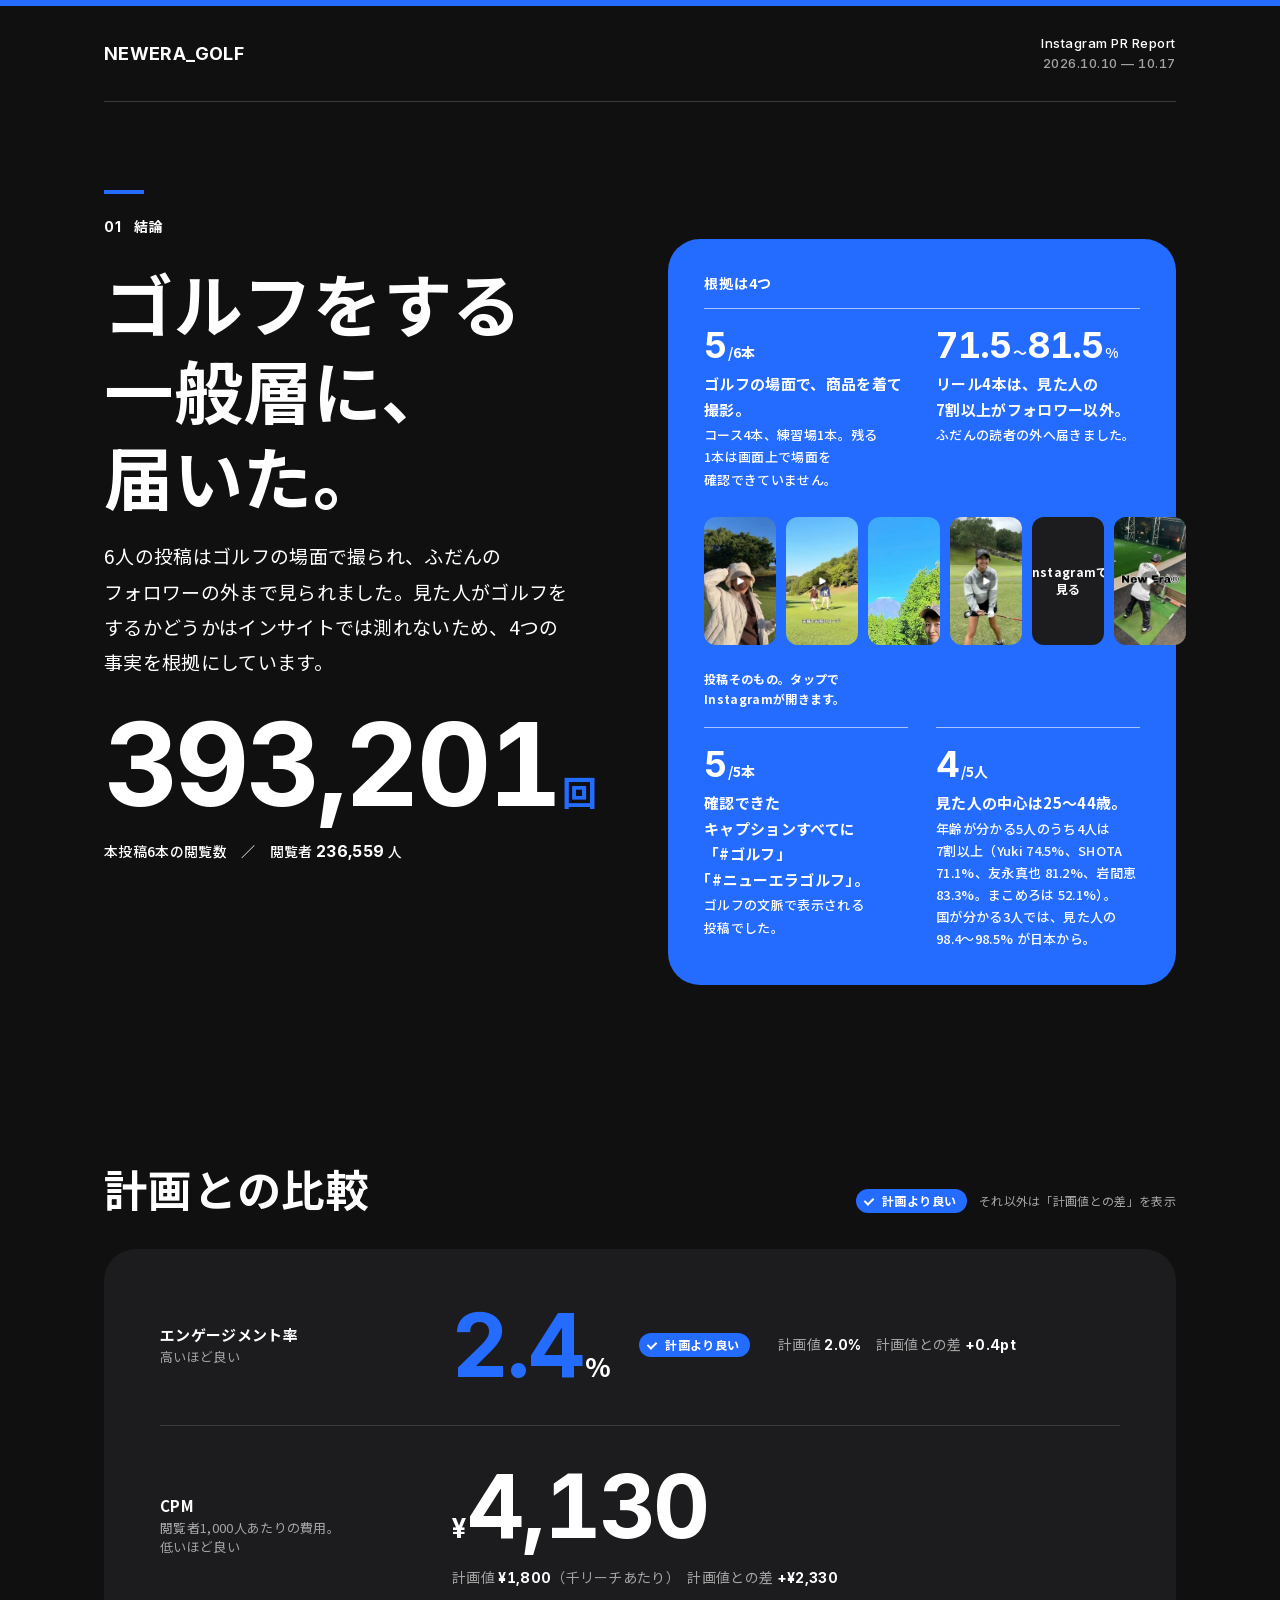
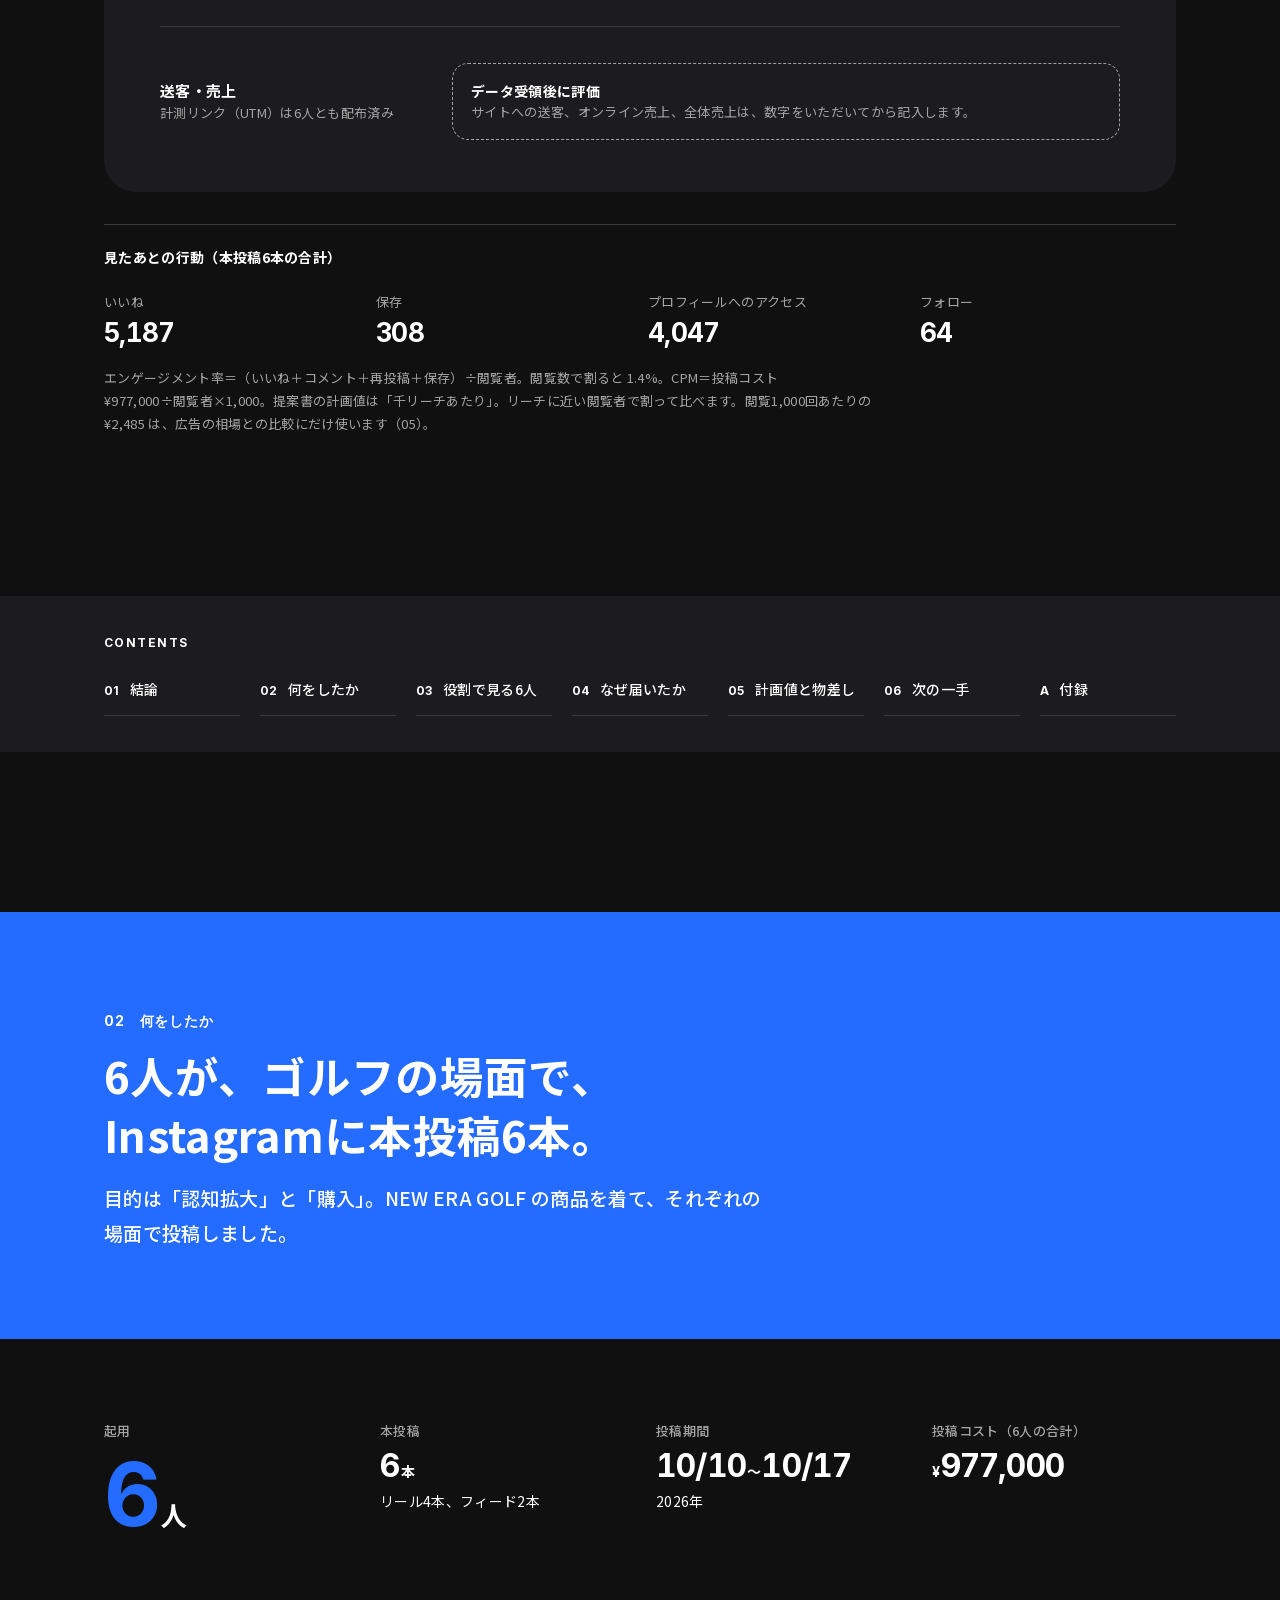
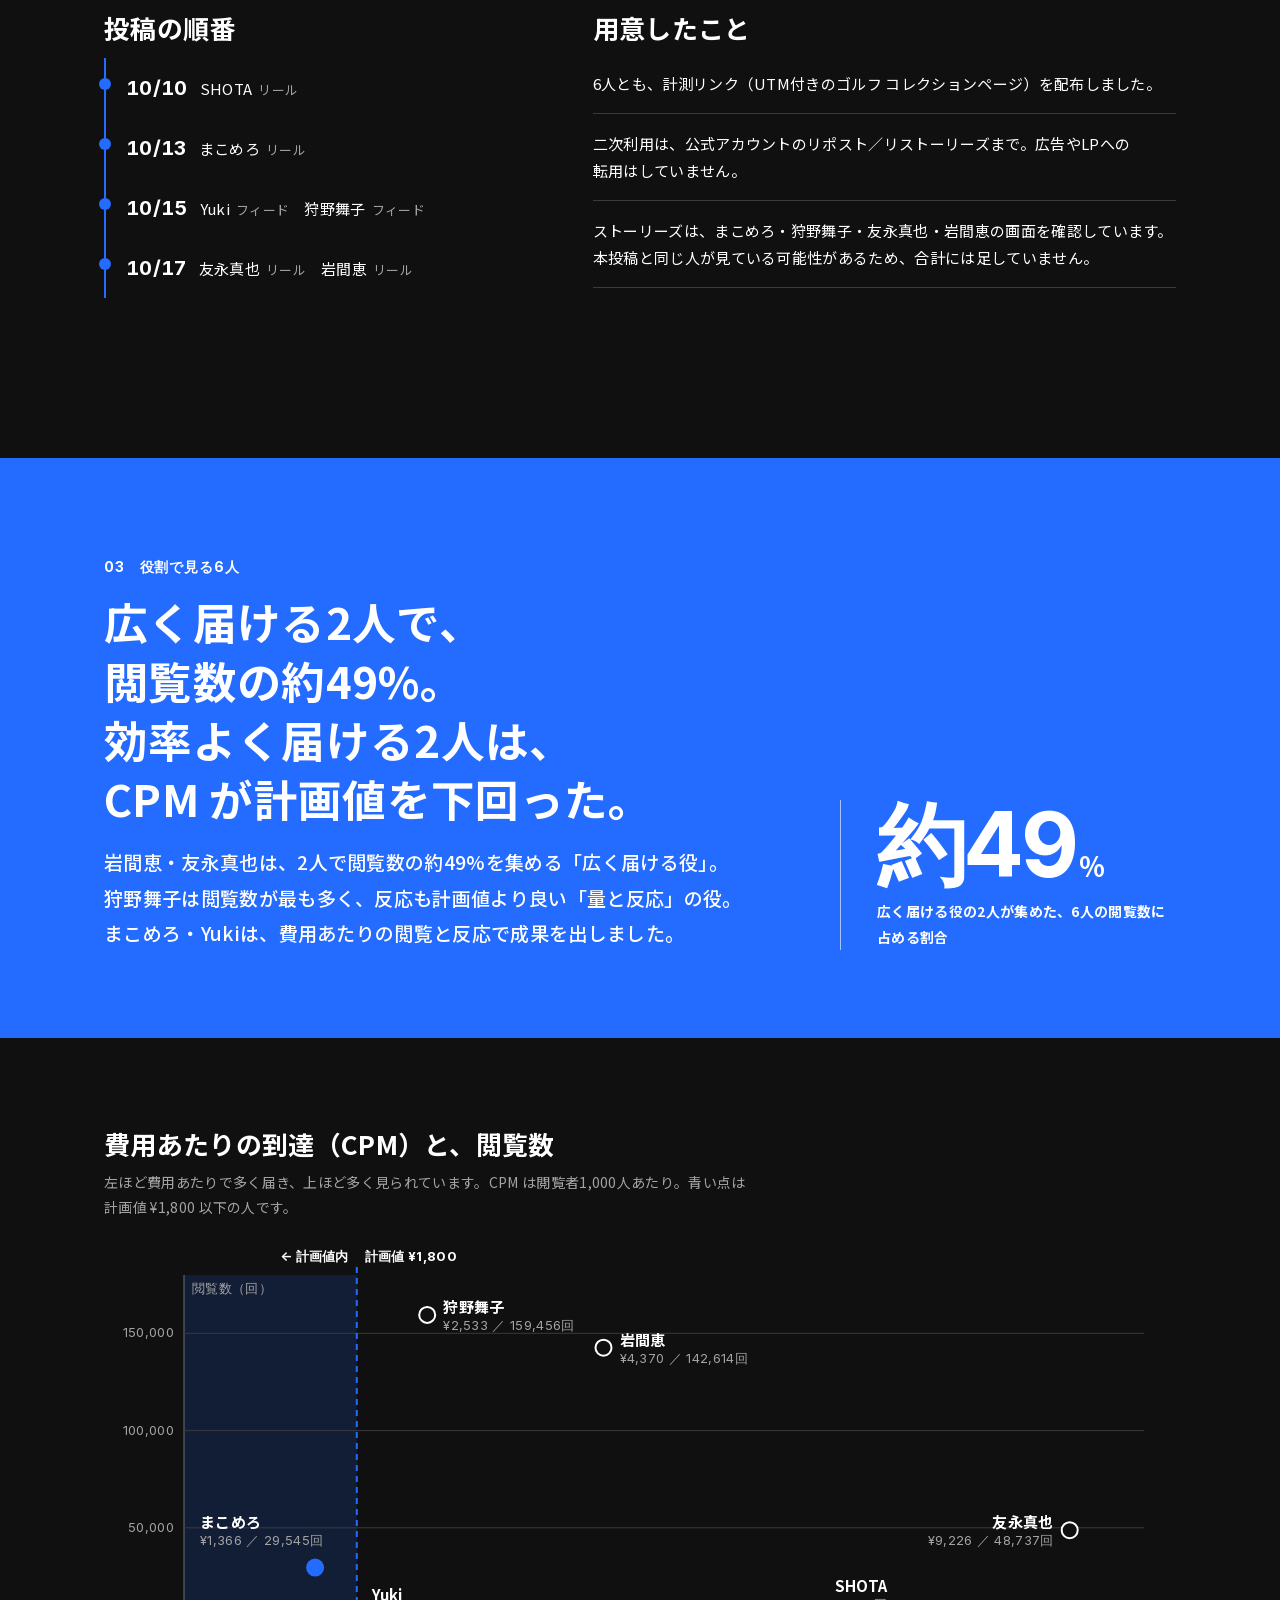
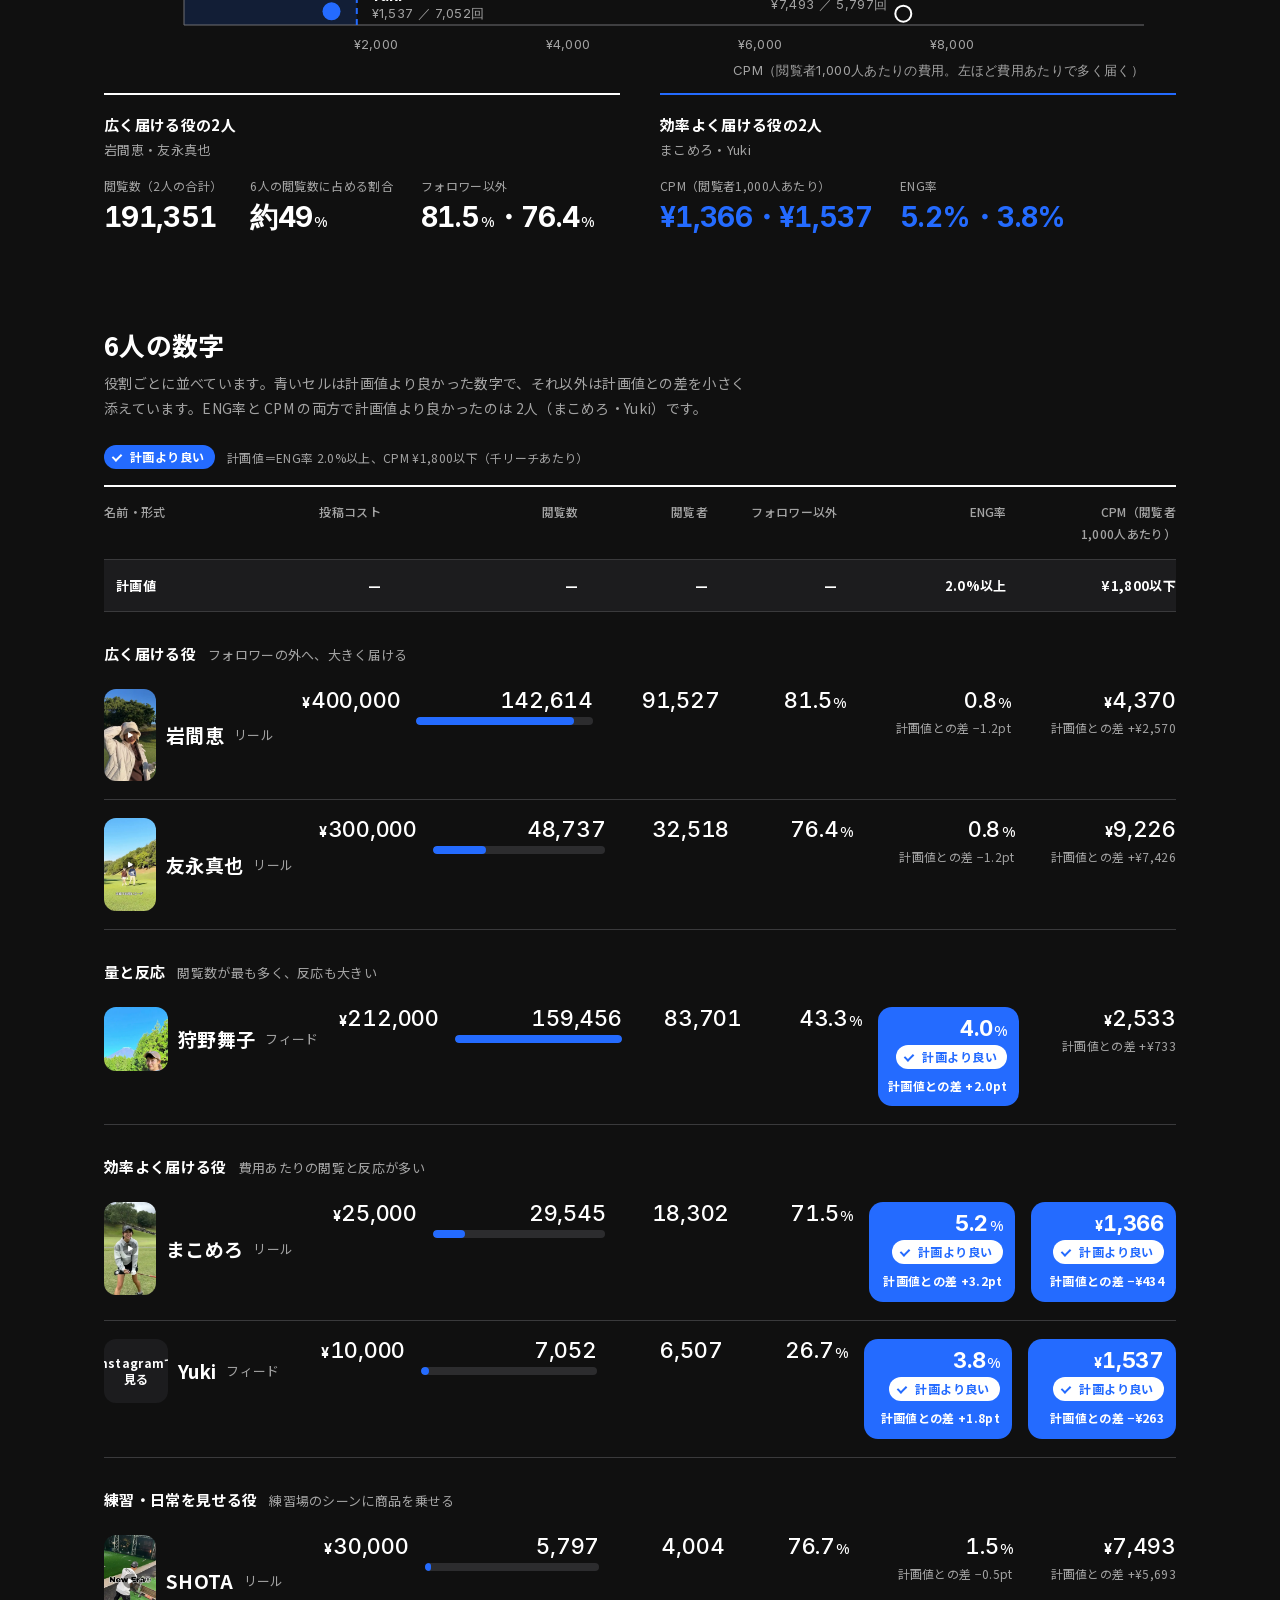
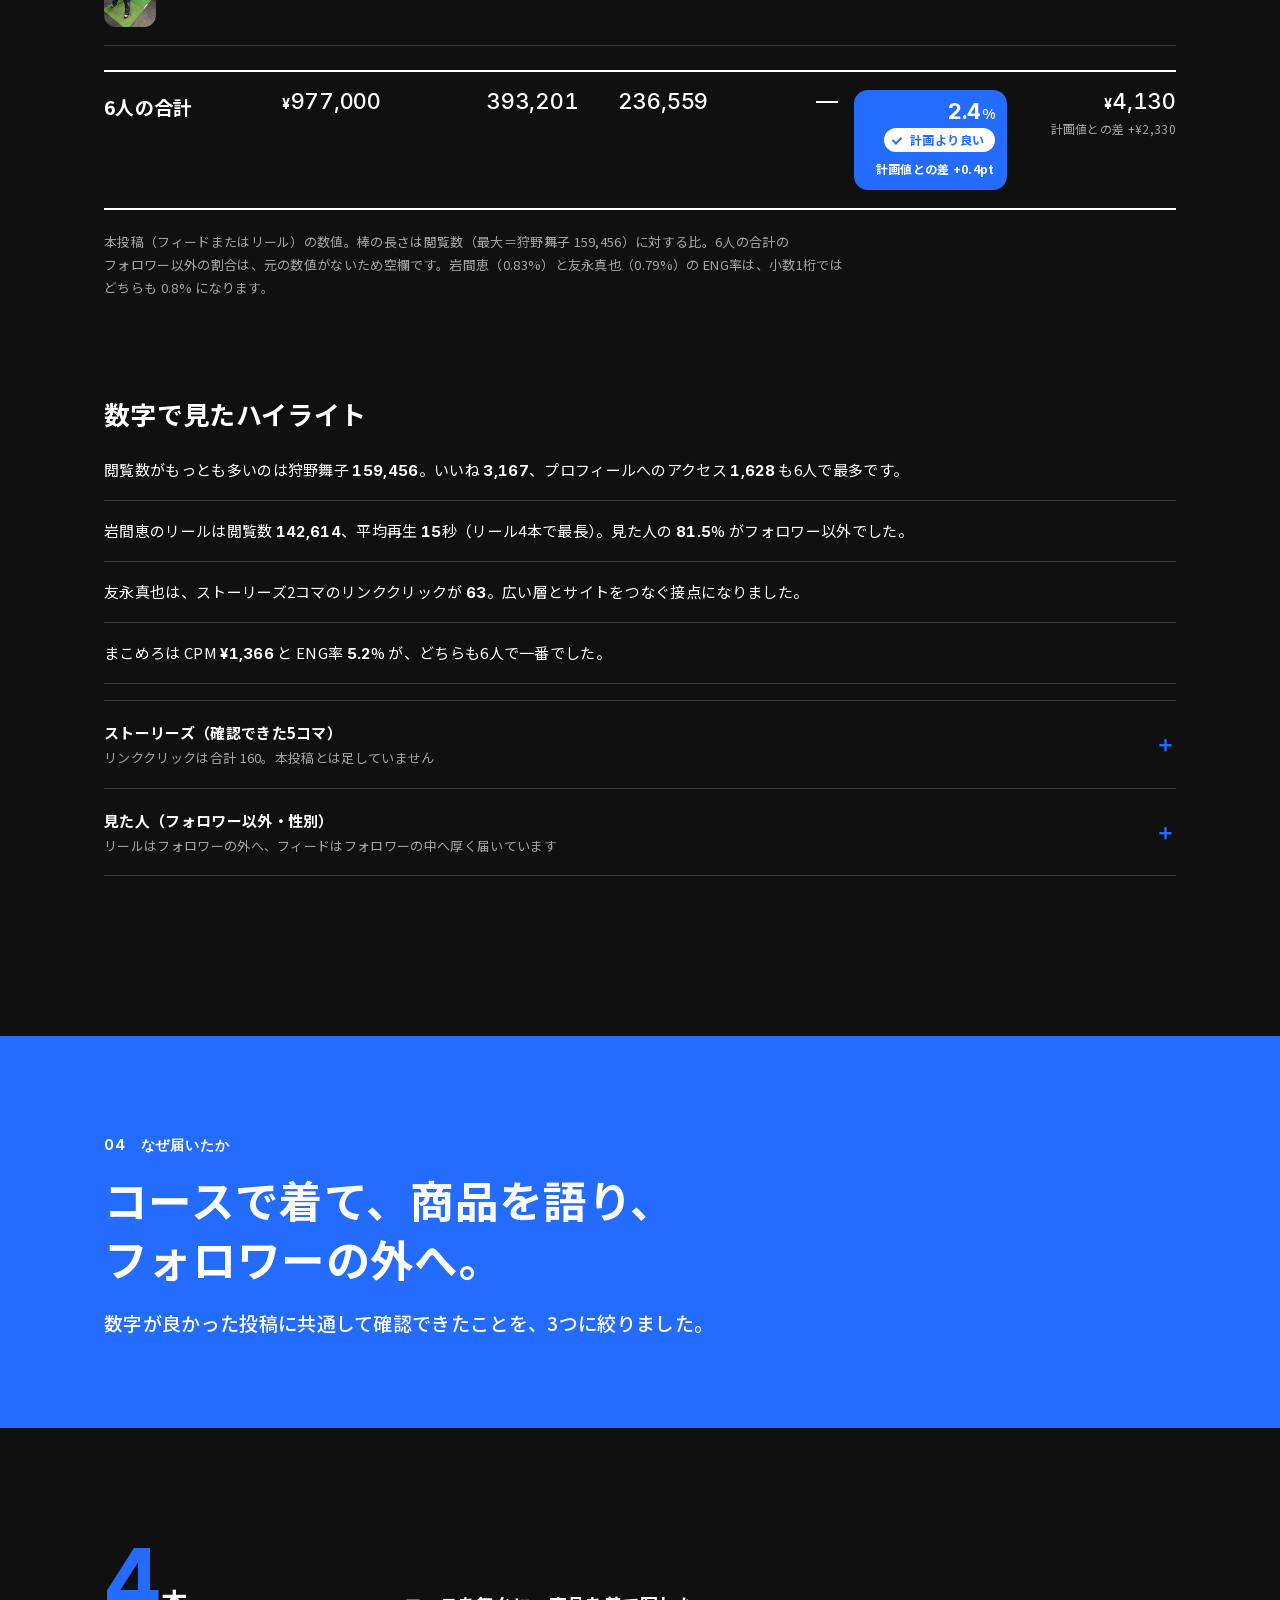
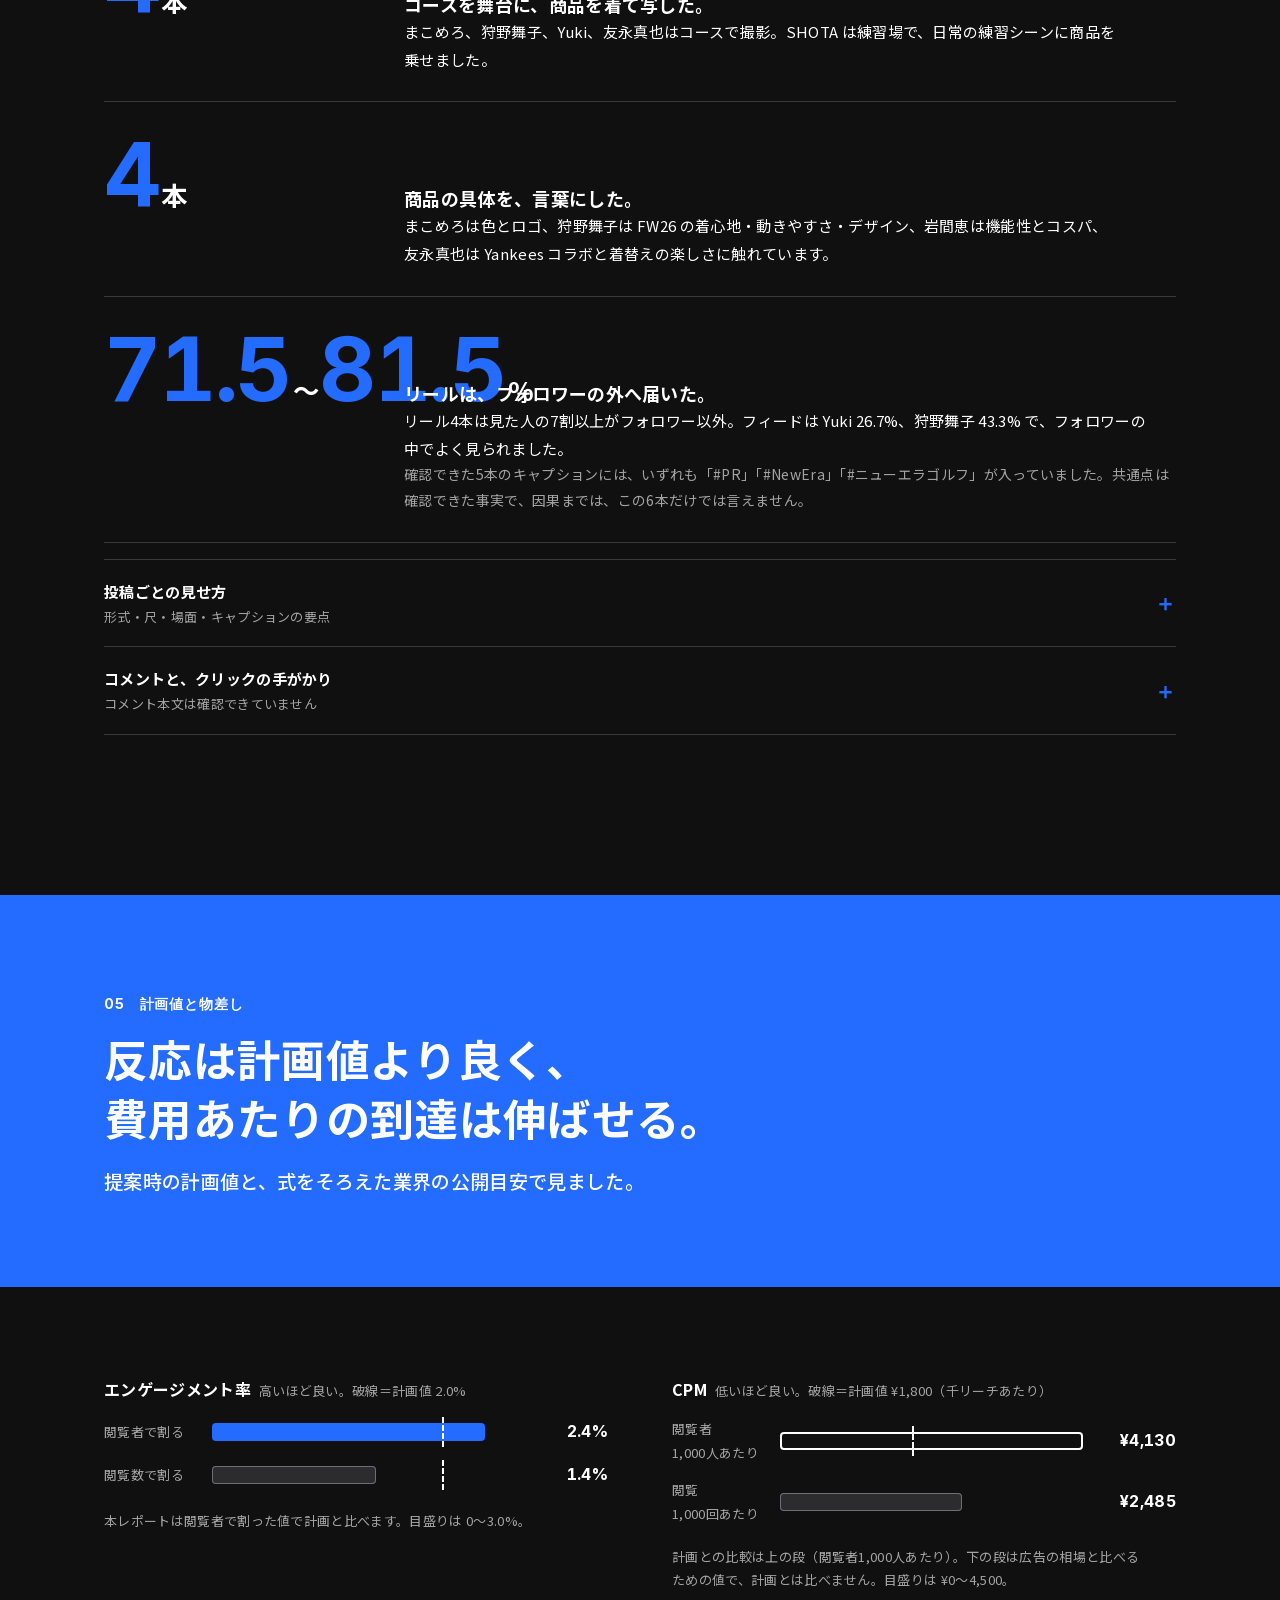
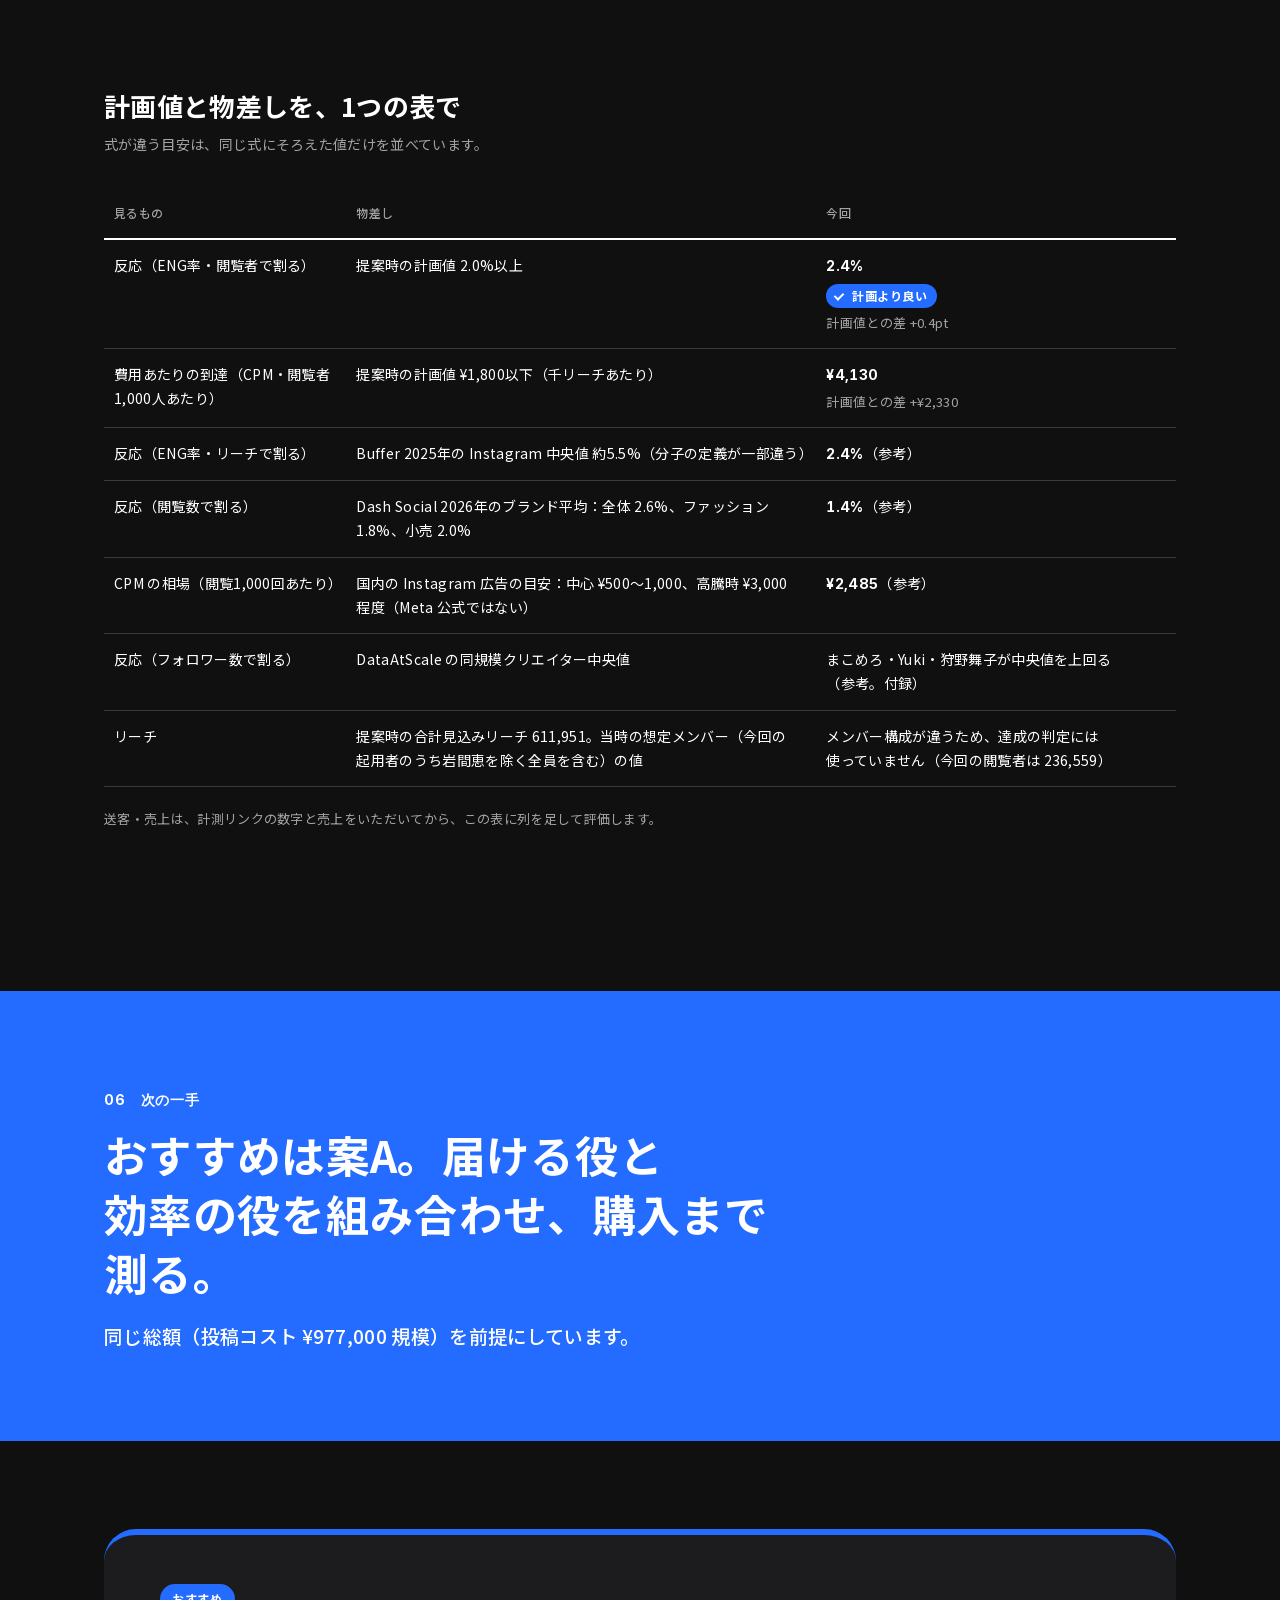
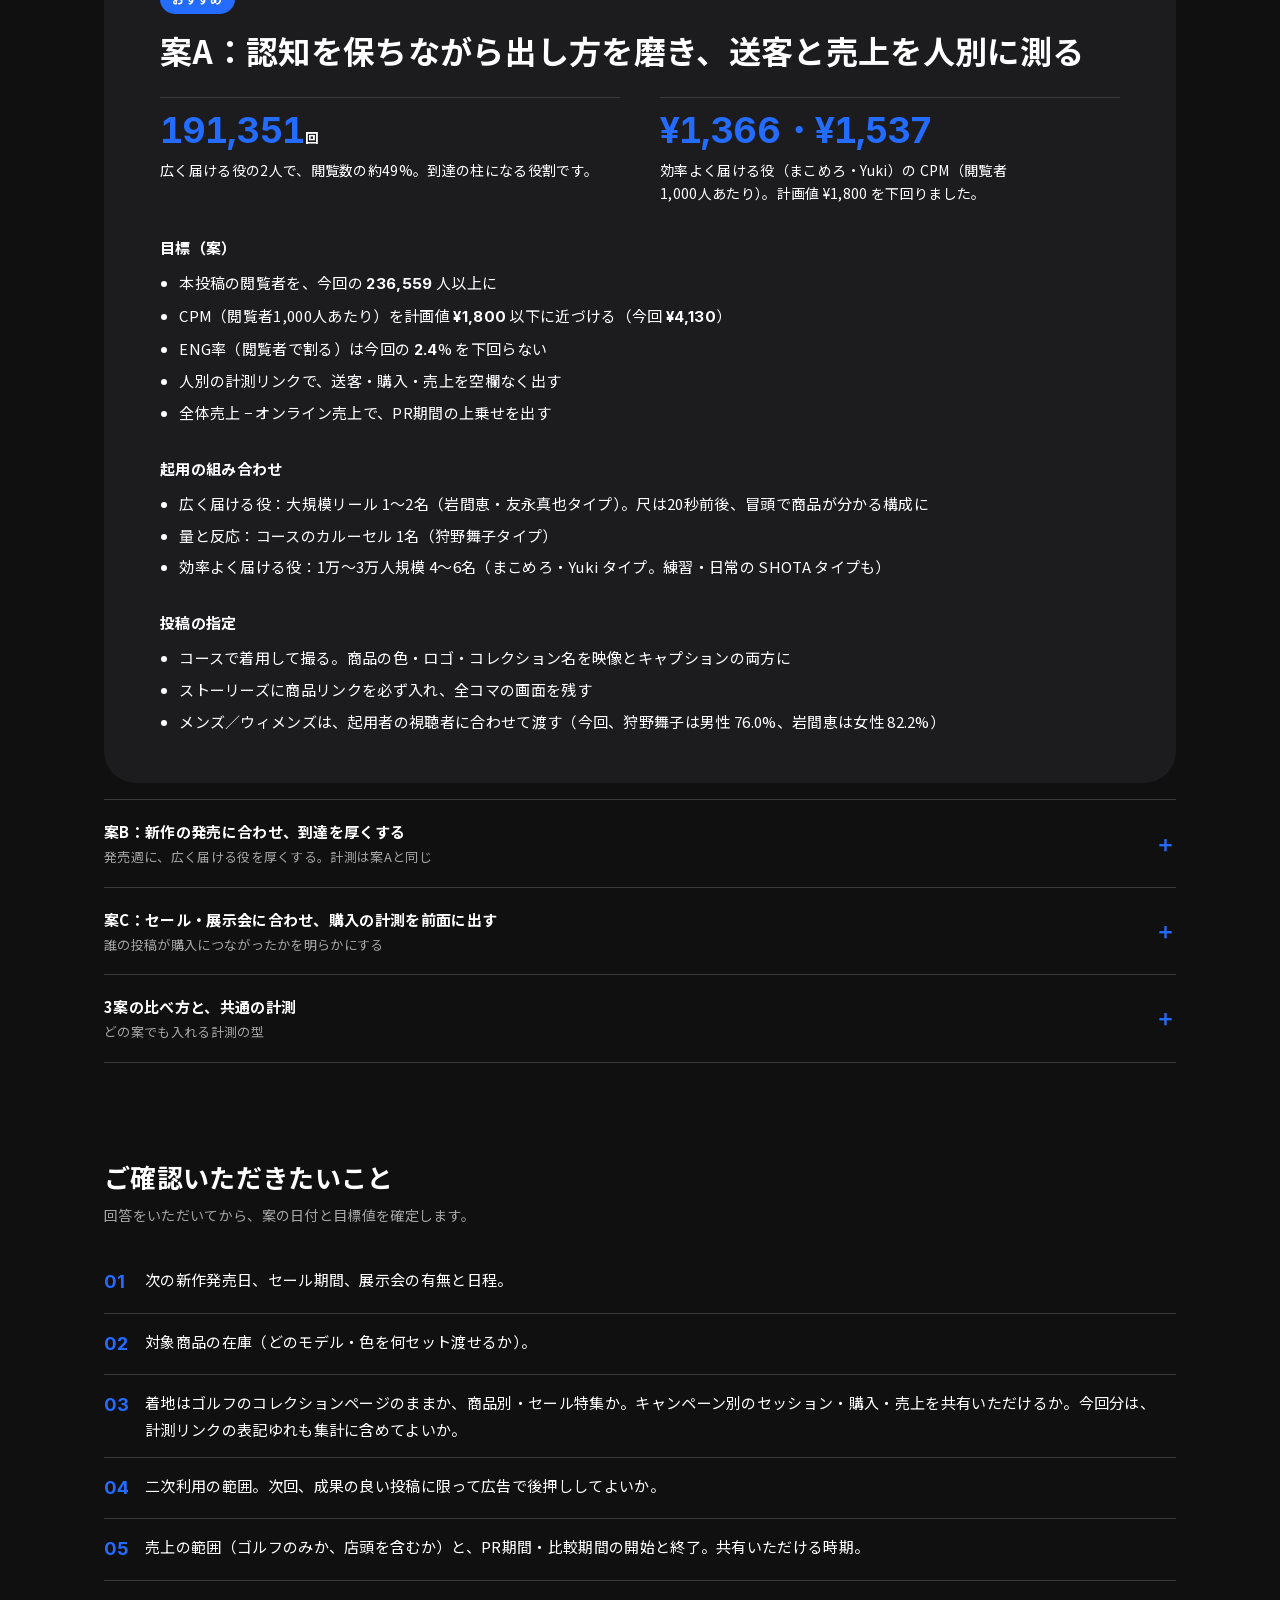
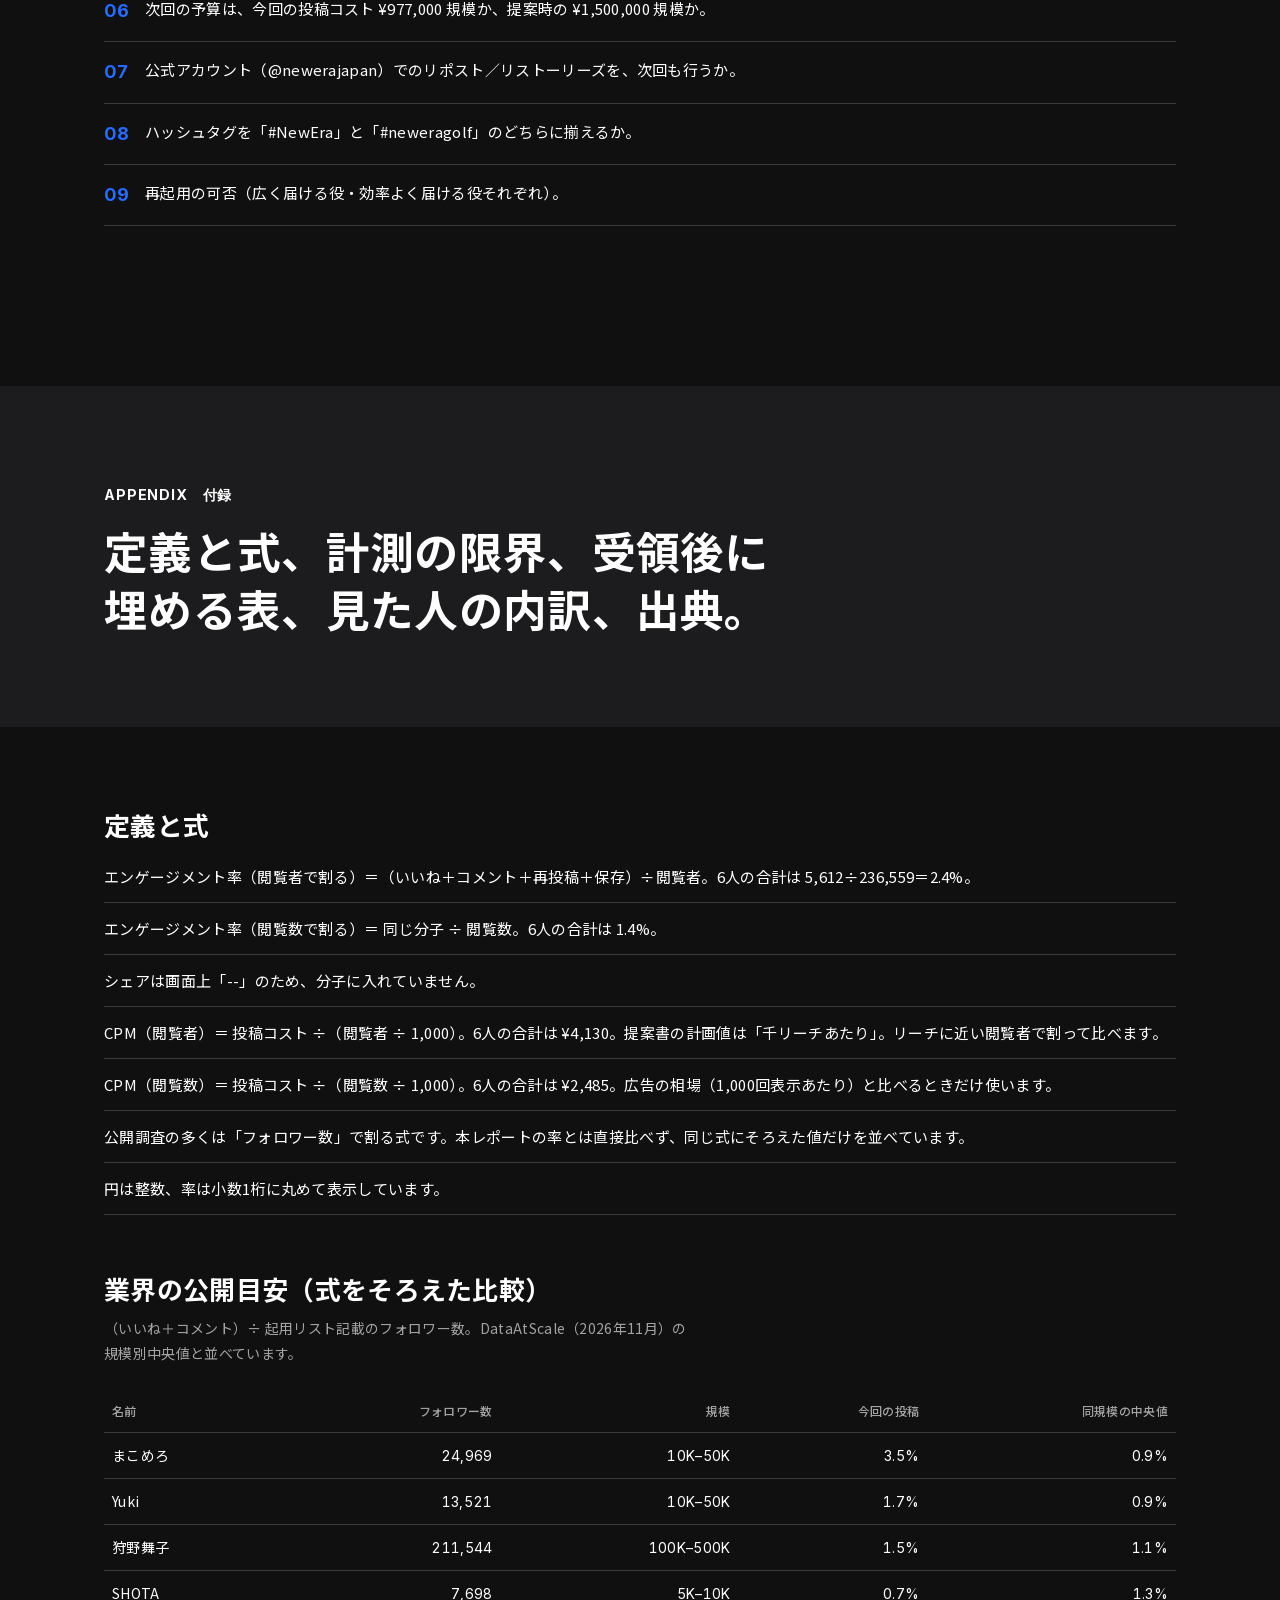
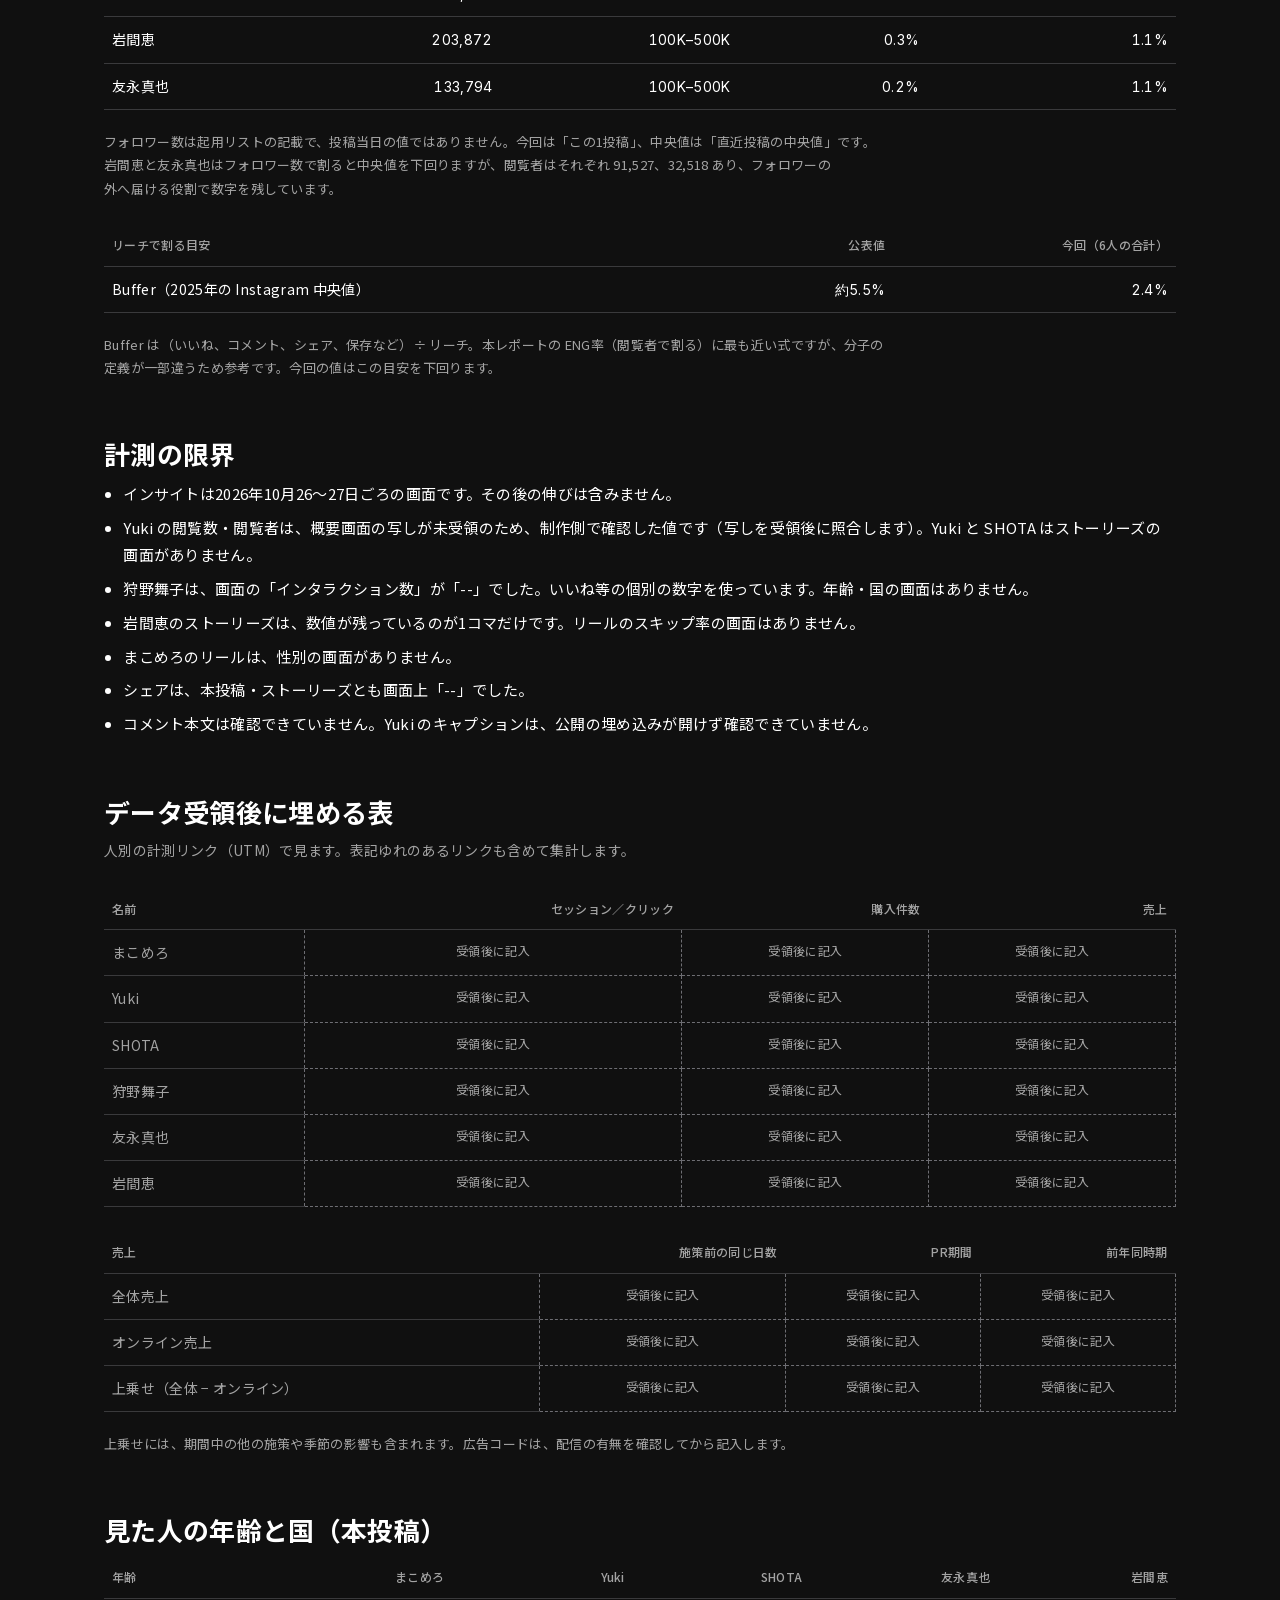
==== index.html @ 89e3102a "Publish NEW ERA GOLF PR report Co-authored-by: GOOD-VIBES-AGENCY <GOOD-VIBES-AGENCY@users.noreply.gi" ====
<!doctype html>
<html lang="ja"><head><meta charset="utf-8"><meta name="viewport" content="width=device-width,initial-scale=1">
<title>Instagram PR 成果レポート｜NEW ERA GOLF｜GOOD VIBES AGENCY</title>
<meta name="robots" content="noindex,nofollow">
<link rel="stylesheet" href="assets/fonts/fonts.css">
<link rel="stylesheet" href="tokens.css">
<style>
*{box-sizing:border-box;margin:0;padding:0}
html{scroll-behavior:smooth}
body{background:var(--gva-bg);color:var(--gva-fg);font-family:var(--gva-f-ja);font-size:var(--gva-fs-body);font-weight:400;line-height:1.8;letter-spacing:.02em;-webkit-font-smoothing:antialiased;word-break:auto-phrase}
.wrap{max-width:var(--gva-max-w);margin:0 auto;padding-inline:var(--gva-gutter-sp)}
.num{font-family:var(--gva-f-en);font-feature-settings:var(--gva-num-feature);font-weight:700;line-height:1;letter-spacing:var(--gva-ls-num);white-space:nowrap}
.u{font-family:var(--gva-f-ja);font-weight:700;font-size:max(calc(1em * var(--gva-unit-ratio)),14px);letter-spacing:0;margin-left:.1em}
.u.pre{margin:0 .04em 0 0;font-family:var(--gva-f-en)}
.nw{white-space:nowrap}
.sub{color:var(--gva-fg-sub)}
a{color:inherit;text-decoration:underline;text-decoration-color:var(--gva-blue);text-decoration-thickness:2px;text-underline-offset:3px}
.topbar{height:var(--gva-topbar-h);background:var(--gva-blue)}
.eyebrow{display:flex;gap:12px;align-items:baseline;font-size:14px;font-weight:700;letter-spacing:.06em}
.eyebrow .no{font-family:var(--gva-f-en)}
.accent-bar{display:block;width:40px;height:4px;background:var(--gva-blue);margin-bottom:20px}
h3.h3{font-size:clamp(20px,2.2vw,26px);font-weight:700;line-height:1.4;margin:72px 0 8px}
h3.h3 + .cap{font-size:14px;color:var(--gva-fg-sub);margin-bottom:24px;max-width:46em}
.note{margin-top:20px;font-size:13px;line-height:1.8;color:var(--gva-fg-sub);max-width:60em}
.body{font-size:16px;line-height:1.9;max-width:40em}

/* マストヘッド＋クライアントロゴ枠 */
.masthead{border-bottom:1px solid var(--gva-rule);height:var(--gva-masthead-h-sp);display:flex;align-items:center;justify-content:space-between;gap:var(--gva-logo-clear-sp)}
.logo-slot{flex:0 1 auto;display:flex;align-items:center;min-width:0;margin-right:var(--gva-logo-clear-sp)}
.wordmark{font-family:var(--gva-f-en);font-weight:700;font-size:clamp(13px,3.4vw,16px);letter-spacing:.02em;line-height:1;color:#fff;white-space:nowrap}
.thumb{display:block;overflow:hidden;border-radius:12px;background:#1C1C1E;line-height:0;text-decoration:none}
.thumb img{display:block;width:100%;height:100%;object-fit:cover}
.thumb.reel{width:64px;aspect-ratio:9/16}
.thumb.feed{width:72px;aspect-ratio:1/1}
.thumb.fallback{display:flex;align-items:center;justify-content:center;padding:8px;color:#fff;font-family:var(--gva-f-ja);font-size:12px;font-weight:700;line-height:1.35;text-align:center}
.reelstrip{display:flex;gap:10px;margin-top:18px;max-width:100%;min-width:0;overflow-x:auto;padding-bottom:6px;scroll-snap-type:x mandatory}
.reelstrip .thumb{flex:0 0 auto;scroll-snap-align:start}
.proof .reelstrip + .cap{margin:10px 0 0;font-size:12px;font-weight:700;color:#fff;max-width:none}
.row .who{align-items:center}
.mh-right{text-align:right;font-family:var(--gva-f-en);font-size:var(--gva-fs-min);font-weight:500;line-height:1.5;letter-spacing:.04em}
.mh-right span{display:block}
.mh-right span+span{color:var(--gva-fg-sub);font-feature-settings:var(--gva-num-feature)}

/* 01 結論 */
.hero{padding:48px 0 8px}
.hero h1{font-size:var(--gva-fs-h1);font-weight:700;line-height:1.25;letter-spacing:.01em;margin:20px 0 20px}
.hero .lead{font-size:var(--gva-fs-lead);line-height:1.85;max-width:38em}
.key{margin-top:48px}
.key .num{font-size:var(--gva-fs-num-hero);display:block}
.key .num .u{font-size:max(calc(1em * var(--gva-unit-ratio)),24px);color:var(--gva-blue)}
.key .cap{margin-top:16px;font-size:var(--gva-fs-caption);font-weight:500;line-height:1.7}
.key .cap b{font-family:var(--gva-f-en);font-weight:700;font-size:16px;font-feature-settings:var(--gva-num-feature)}
/* 根拠：青の面（白い太字） */
.proof{margin-top:48px;background:var(--gva-blue-face);color:var(--gva-on-blue);border-radius:var(--gva-radius-panel-sp);padding:28px 24px 12px}
.proof h2{font-size:14px;font-weight:700;letter-spacing:.06em;padding-bottom:12px;border-bottom:1px solid var(--gva-on-blue-rule)}
.proof ol{list-style:none}
.proof li{display:grid;gap:10px;padding:22px 0;border-bottom:1px solid var(--gva-on-blue-rule)}
.proof li:last-child{border-bottom:0}
.proof li .num{font-size:var(--gva-fs-num-m)}
.proof li p{font-size:15px;line-height:1.75;font-weight:500}
.proof li strong{display:block;font-weight:700;font-size:16px;margin-bottom:2px}

/* 印 */
.mk{display:inline-flex;align-items:center;gap:6px;height:24px;padding:0 10px 0 8px;border-radius:var(--gva-radius-badge);font-size:12px;font-weight:700;line-height:1;letter-spacing:.04em;white-space:nowrap}
.mk i{position:relative;width:12px;height:12px;flex:0 0 12px}
.mk.good{background:var(--gva-good-bg);color:var(--gva-good-fg)}
.mk.good i::before{content:"";position:absolute;left:2px;top:1px;width:4px;height:7px;border:solid currentColor;border-width:0 2px 2px 0;transform:rotate(45deg)}
.mk.short{background:transparent;color:var(--gva-fg);box-shadow:inset 0 0 0 1.5px var(--gva-short-line)}
.mk.short i::before{content:"";position:absolute;left:1px;right:1px;top:5px;height:2px;background:currentColor}
.legend{display:flex;flex-wrap:wrap;gap:8px 12px;align-items:center;font-size:var(--gva-fs-min)}
.legend .crit{color:var(--gva-fg-sub)}

/* 計画との比較（01） */
.plan{padding-top:var(--gva-section-sp)}
.plan .head{display:flex;flex-wrap:wrap;gap:12px 24px;align-items:baseline;justify-content:space-between}
.plan h2{font-size:var(--gva-fs-h2);font-weight:700;line-height:1.3}
.panel{background:var(--gva-surface);border-radius:var(--gva-radius-panel-sp);padding:8px 24px;margin-top:24px}
.pr{display:grid;grid-template-columns:1fr;gap:12px;padding:28px 0}
.pr+.pr{border-top:1px solid var(--gva-rule)}
.pr .lbl{font-size:15px;font-weight:700;line-height:1.5}
.pr .lbl small{display:block;font-size:13px;font-weight:400;color:var(--gva-fg-sub)}
.pr .val{display:flex;flex-wrap:wrap;align-items:center;gap:12px 18px}
.pr .val .num{font-size:var(--gva-fs-num-l)}
.pr .val .num.blue{color:var(--gva-blue)}
.pr .val .num.blue .u{color:var(--gva-fg)}
.pr .vs{font-size:14px;line-height:1.7;color:var(--gva-fg-sub)}
.pr .vs b{color:var(--gva-fg);font-family:var(--gva-f-en);font-weight:700;font-feature-settings:var(--gva-num-feature)}
.empty{border:1.5px dashed var(--gva-fg-sub);border-radius:16px;padding:16px 18px;font-size:14px;font-weight:700;line-height:1.6}
.empty small{display:block;font-weight:400;color:var(--gva-fg-sub);font-size:13px}
.acts{margin-top:32px;display:grid;grid-template-columns:1fr 1fr;gap:20px 16px;border-top:1px solid var(--gva-rule);padding-top:20px}
.acts h3{grid-column:1/-1;font-size:14px;font-weight:700}
.acts div{display:flex;flex-direction:column;gap:6px}
.acts .k{font-size:13px;color:var(--gva-fg-sub)}
.acts .num{font-size:26px}

/* 章立て */
.toc{background:var(--gva-surface);margin-top:var(--gva-section-sp)}
.toc .wrap{padding-block:36px}
.toc h2{font-size:12px;font-weight:700;letter-spacing:.12em;font-family:var(--gva-f-en)}
.toc ol{list-style:none;display:grid;grid-template-columns:1fr 1fr;gap:0 20px;margin-top:12px}
.toc li a{display:flex;gap:10px;align-items:baseline;font-size:14px;font-weight:500;padding:12px 0;border-bottom:1px solid var(--gva-rule);text-decoration:none}
.toc li a:hover{box-shadow:inset 0 -2px 0 var(--gva-blue)}
.toc li span{font-family:var(--gva-f-en);font-size:12px;font-weight:700;letter-spacing:.04em}

/* 章の扉：青の面 */
.door{background:var(--gva-blue-face);color:var(--gva-on-blue);margin-top:var(--gva-section-sp)}
.door .wrap{padding-block:56px 52px}
.door .no{font-family:var(--gva-f-en);font-size:14px;font-weight:700;letter-spacing:.06em}
.door h2{font-size:var(--gva-fs-h2);font-weight:700;line-height:1.35;margin-top:14px;max-width:24em}
.door .lead{margin-top:16px;font-size:var(--gva-fs-lead);font-weight:500;line-height:1.85;max-width:38em}
.door .stat{margin-top:32px;border-top:1px solid var(--gva-on-blue-rule);padding-top:20px}
.door .stat .num{font-size:var(--gva-fs-num-l)}
.door .stat p{margin-top:10px;font-size:14px;font-weight:700}
.door.appx{background:var(--gva-surface);color:var(--gva-fg)}
.chap{padding-top:56px}

/* 02 何をしたか */
.facts{display:grid;grid-template-columns:1fr 1fr;gap:28px 16px}
.facts div{display:flex;flex-direction:column;gap:8px}
.facts .k{font-size:13px;color:var(--gva-fg-sub);font-weight:500}
.facts .num{font-size:var(--gva-fs-num-m)}
.facts .num.big{font-size:var(--gva-fs-num-l);color:var(--gva-blue)}
.facts .num.big .u{color:var(--gva-fg)}
.facts p{font-size:14px;line-height:1.7}
.tl{list-style:none;margin-top:12px;border-left:2px solid var(--gva-blue);padding-left:20px}
.tl li{position:relative;padding:12px 0}
.tl li::before{content:"";position:absolute;left:-27px;top:20px;width:12px;height:12px;border-radius:50%;background:var(--gva-blue)}
.tl .dt{font-family:var(--gva-f-en);font-weight:700;font-size:20px;font-feature-settings:var(--gva-num-feature)}
.tl .who{font-size:15px;margin-left:12px}
.tl .who small{font-size:13px;color:var(--gva-fg-sub);margin-left:6px}

/* 03 */
.scatter-wrap{display:none}
.scatter .tk{font-family:var(--gva-f-en);font-size:13px;fill:var(--gva-fg-sub);color:var(--gva-fg-sub)}
.scatter .tk.b{font-weight:700;fill:var(--gva-fg);color:var(--gva-fg)}
.scatter .pl{font-size:15px;font-weight:700;fill:var(--gva-fg);color:var(--gva-fg)}
.pair{display:grid;grid-template-columns:1fr;gap:16px;margin-top:8px}
.pair > div{border-top:2px solid var(--gva-fg);padding-top:16px}
.pair > div.blue{border-top-color:var(--gva-blue)}
.pair h4{font-size:15px;font-weight:700}
.pair h4 small{display:block;font-size:13px;font-weight:400;color:var(--gva-fg-sub)}
.pair .nums{display:flex;flex-wrap:wrap;gap:12px 28px;margin-top:14px}
.pair .nums div{display:flex;flex-direction:column;gap:6px}
.pair .nums .k{font-size:12px;color:var(--gva-fg-sub)}
.pair .nums .num{font-size:28px}
.pair .nums .num.blue{color:var(--gva-blue)}
.pair .nums .num.blue .u{color:var(--gva-fg)}
.hl{list-style:none;margin-top:8px}
.hl li{padding:16px 0;border-bottom:1px solid var(--gva-rule);font-size:15px;line-height:1.8}
.hl li b{font-family:var(--gva-f-en);font-weight:700;font-feature-settings:var(--gva-num-feature)}

.tbl{margin-top:16px;border-top:2px solid var(--gva-fg)}
.tbl .thead,.tbl .planrow{display:none}
.grp{display:flex;gap:12px;align-items:baseline;padding:28px 0 4px;font-size:15px;font-weight:700}
.grp span{font-size:13px;font-weight:400;color:var(--gva-fg-sub)}
.row{display:grid;grid-template-columns:1fr 1fr;gap:14px 12px;padding:20px 0;border-bottom:1px solid var(--gva-rule)}
.row .who{grid-column:1/-1;display:flex;gap:10px;align-items:center}
.row .name{font-size:19px;font-weight:700}
.row .fmt{font-size:13px;color:var(--gva-fg-sub)}
.row .c{display:flex;flex-direction:column;gap:6px;align-items:flex-start;min-width:0}
.row .k{font-size:12px;font-weight:500;color:var(--gva-fg-sub)}
.row .c .num{font-size:24px;font-weight:500;letter-spacing:-.01em}
.row .c .num .u{font-size:14px}
.row .d{font-size:12px;color:var(--gva-fg-sub);font-feature-settings:var(--gva-num-feature);white-space:nowrap}
/* 計画より良いセル：青の面に白い太字 */
.row .c.hit{background:var(--gva-blue-face);color:var(--gva-on-blue);border-radius:14px;padding:10px 12px}
.row .c.hit .k,.row .c.hit .d{color:var(--gva-on-blue);font-weight:700}
.row .c.hit .num{font-weight:700}
.row .c.hit .mk.good{background:var(--gva-on-blue);color:var(--gva-blue)}
.row .cost,.row .viewers{display:none}
.bar{display:block;width:100%;height:var(--gva-bar-h);background:var(--gva-track);border-radius:4px;overflow:hidden}
.bar i{display:block;height:100%;background:var(--gva-blue);border-radius:4px;transform-origin:left;transition:transform var(--gva-dur-bar) var(--gva-ease)}
html.anim .bar i{transform:scaleX(0)}
.row .meta{grid-column:1/-1;font-size:13px;color:var(--gva-fg-sub)}
.row .meta b{color:var(--gva-fg);font-family:var(--gva-f-en);font-weight:500;font-feature-settings:var(--gva-num-feature);margin-right:16px}
.row.total{border-bottom:2px solid var(--gva-fg);border-top:2px solid var(--gva-fg);margin-top:24px}
.row.total .c.nf{display:none}

/* 畳む */
details.fold{margin-top:16px;border-top:1px solid var(--gva-rule);border-bottom:1px solid var(--gva-rule)}
details.fold + details.fold{margin-top:0;border-top:0}
details.fold summary{list-style:none;cursor:pointer;display:flex;justify-content:space-between;align-items:center;gap:16px;padding:18px 0;font-size:15px;font-weight:700}
details.fold summary::-webkit-details-marker{display:none}
details.fold summary::after{content:"＋";font-family:var(--gva-f-en);font-weight:700;color:var(--gva-blue);font-size:22px;line-height:1;transition:transform var(--gva-dur-fade) var(--gva-ease)}
details.fold[open] summary::after{transform:rotate(45deg)}
details.fold summary small{display:block;font-size:13px;font-weight:400;color:var(--gva-fg-sub)}
details.fold .in{padding:4px 0 24px}
.st{width:100%;border-collapse:collapse;font-size:14px}
@media (max-width:1023px){.st{font-size:13px}.st th,.st td{padding:9px 3px}.st td.ja{font-size:12px}.hide-sp{display:none}.empty-tbl td.e{white-space:normal}.st thead th{font-size:12px;white-space:normal}}
.st th,.st td{padding:10px 8px;border-bottom:1px solid var(--gva-rule);text-align:right;vertical-align:top;white-space:nowrap}
.st th:first-child,.st td:first-child{text-align:left;white-space:normal}
.st thead th{font-size:12px;font-weight:500;color:var(--gva-fg-sub)}
.st td{font-family:var(--gva-f-en);font-feature-settings:var(--gva-num-feature)}
.st td:first-child{font-family:var(--gva-f-ja)}
.st td.ja{font-family:var(--gva-f-ja);white-space:normal;text-align:left}
.st tfoot td{font-weight:700;border-top:2px solid var(--gva-fg)}
.scroll{overflow-x:auto}
.sheet{display:grid;gap:0}
.sheet > div{display:grid;grid-template-columns:1fr;gap:4px;padding:14px 0;border-bottom:1px solid var(--gva-rule);font-size:14px;line-height:1.7}
.sheet b{font-size:15px}
.sheet .sub{font-size:13px}

/* 04 */
.why{list-style:none;counter-reset:w}
.why li{display:grid;grid-template-columns:1fr;gap:10px;padding:28px 0;border-bottom:1px solid var(--gva-rule)}
.why .num{font-size:var(--gva-fs-num-l);color:var(--gva-blue)}
.why .num .u{color:var(--gva-fg)}
.why h4{font-size:18px;font-weight:700;line-height:1.5}
.why p{font-size:15px;line-height:1.85;color:var(--gva-fg)}
.why p.sub{color:var(--gva-fg-sub);font-size:14px}

/* 05 */
.pbars{display:grid;grid-template-columns:1fr;gap:40px;margin-top:8px}
.pb h4{font-size:16px;font-weight:700}
.pb h4 small{font-weight:400;color:var(--gva-fg-sub);font-size:13px;margin-left:8px}
.pb .ln{display:grid;grid-template-columns:7.5em 1fr auto;gap:10px;align-items:center;margin-top:14px;font-size:13px}
.pb .ln .lab{color:var(--gva-fg-sub)}
.pb .track{position:relative;height:18px}
.pb .fill{position:absolute;left:0;top:0;bottom:0;border-radius:4px}
.pb .fill.blue{background:var(--gva-blue)}
.pb .fill.out{box-shadow:inset 0 0 0 2px var(--gva-fg)}
.pb .fill.gray{background:var(--gva-track);box-shadow:inset 0 0 0 1px var(--gva-rule-strong)}
.pb .plan-line{position:absolute;top:-6px;bottom:-6px;width:0;border-left:2px dashed var(--gva-fg)}
.pb .ln .v{font-family:var(--gva-f-en);font-weight:700;font-size:16px;font-feature-settings:var(--gva-num-feature);white-space:nowrap}
.cmp{width:100%;border-collapse:collapse;font-size:14px;margin-top:8px}
.cmp th,.cmp td{text-align:left;padding:14px 10px;border-bottom:1px solid var(--gva-rule);vertical-align:top;line-height:1.7}
.cmp thead th{font-size:12px;font-weight:500;color:var(--gva-fg-sub);border-bottom:2px solid var(--gva-fg)}
.cmp td b{font-family:var(--gva-f-en);font-weight:700;font-feature-settings:var(--gva-num-feature)}
.cmp td .mk{margin-top:6px}
@media (max-width:1023px){
  .cmp thead{display:none}
  .cmp tr{display:block;padding:14px 0;border-bottom:1px solid var(--gva-rule)}
  .cmp td{display:block;border:0;padding:3px 0}
  .cmp td.rh{font-weight:700;font-size:15px;padding-bottom:6px}
  .cmp td[data-h]::before{content:attr(data-h);display:block;font-size:12px;color:var(--gva-fg-sub)}
}

/* 06 */
.reco{background:var(--gva-surface);border-radius:var(--gva-radius-panel-sp);padding:28px 24px;margin-top:8px;border-top:6px solid var(--gva-blue)}
.reco .tag{display:inline-block;background:var(--gva-blue);color:#fff;font-size:12px;font-weight:700;padding:4px 12px;border-radius:999px;letter-spacing:.06em}
.reco h3{font-size:clamp(22px,2.6vw,32px);font-weight:700;line-height:1.4;margin-top:14px}
.reco .why2{display:grid;grid-template-columns:1fr;gap:16px;margin-top:24px}
.reco .why2 div{border-top:1px solid var(--gva-rule);padding-top:14px}
.reco .why2 .num{font-size:36px;color:var(--gva-blue)}
.reco .why2 .num .u{color:var(--gva-fg)}
.reco .why2 p{margin-top:8px;font-size:14px;line-height:1.7}
.reco h4{font-size:15px;font-weight:700;margin-top:28px}
.reco ul{margin-top:8px;padding-left:1.2em}
.reco li{font-size:15px;line-height:1.85;margin-top:4px}
.reco li b{font-family:var(--gva-f-en)}
.ask{list-style:none;counter-reset:a;margin-top:8px}
.ask li{counter-increment:a;display:grid;grid-template-columns:2.2em 1fr;gap:8px;padding:14px 0;border-bottom:1px solid var(--gva-rule);font-size:15px;line-height:1.8}
.ask li::before{content:counter(a,decimal-leading-zero);font-family:var(--gva-f-en);font-weight:700;color:var(--gva-blue);font-size:18px}

/* 付録 */
.appx-sec h3.h3{margin-top:56px}
.formula{list-style:none;margin-top:8px}
.formula li{padding:12px 0;border-bottom:1px solid var(--gva-rule);font-size:15px;line-height:1.8}
.limits{padding-left:1.2em;margin-top:8px}
.limits li{font-size:15px;line-height:1.85;margin-top:6px}
.empty-tbl td{color:var(--gva-fg-sub);font-family:var(--gva-f-ja)}
.empty-tbl td.e{border:1.5px dashed var(--gva-rule-strong);text-align:center;font-size:12px}
.src{padding-left:1.2em;margin-top:8px}
.src li{font-size:14px;line-height:1.85;margin-top:4px}
.disclaimer{margin-top:72px;padding-top:24px;border-top:1px solid var(--gva-rule);font-size:13px;line-height:1.85;color:var(--gva-fg-sub);max-width:60em}

/* 署名 */
.sign{border-top:1px solid var(--gva-rule);margin-top:var(--gva-section-sp)}
.sign .wrap{padding-block:56px 48px}
.sign .logo{display:block;height:var(--gva-sign-logo-h-sp);width:auto;aspect-ratio:var(--gva-sign-logo-ratio);margin:var(--gva-sign-logo-h-sp) 0}
.sign .logo.print{display:none}
.sign .co{margin-top:24px;font-size:16px;font-weight:700}
.sign .en{font-family:var(--gva-f-en);font-size:12px;font-weight:500;letter-spacing:.04em;color:var(--gva-fg-sub);margin-top:4px}
.sign small{display:block;margin-top:32px;font-family:var(--gva-f-en);font-size:12px;color:var(--gva-fg-sub)}
.bottombar{height:var(--gva-topbar-h);background:var(--gva-blue)}

@media (min-width:1024px){
  .wrap{padding-inline:var(--gva-gutter-pc)}
  .masthead{height:var(--gva-masthead-h-pc);gap:var(--gva-logo-clear-pc)}
  .logo-slot{margin-right:var(--gva-logo-clear-pc)}
  .wordmark{font-size:18px}
  .mh-right{font-size:13px}
  .hero{padding:88px 0 16px}
  .hero-grid{display:grid;grid-template-columns:minmax(0,7fr) minmax(0,5fr);gap:56px;align-items:end}
  .key{margin-top:28px}
  .key .num{font-size:clamp(88px,9vw,128px)}
  .proof{margin-top:0;padding:32px 36px 16px;border-radius:var(--gva-radius-panel-pc)}
  .hero-grid{grid-template-columns:minmax(0,6fr) minmax(0,6fr);align-items:start}
  .proof ol{display:grid;grid-template-columns:1fr 1fr;gap:0 28px}
  .proof li{padding:18px 0;gap:8px;align-content:start}
  .proof li:nth-last-child(2){border-bottom:0}
  .proof li .num{font-size:36px}
  .proof li p{font-size:13px;line-height:1.7}
  .proof li strong{font-size:15px}
  .plan{padding-top:var(--gva-section-pc)}
  .panel{border-radius:var(--gva-radius-panel-pc);padding:16px 56px;margin-top:32px}
  .pr{grid-template-columns:260px 1fr;gap:32px;align-items:center;padding:36px 0}
  .pr .val{gap:16px 28px}
  .acts{grid-template-columns:repeat(4,1fr)}
  .toc{margin-top:var(--gva-section-pc)}
  .toc ol{grid-template-columns:repeat(7,1fr)}
  .door{margin-top:var(--gva-section-pc)}
  .door .wrap{padding-block:96px 88px;display:grid;grid-template-columns:minmax(0,8fr) minmax(0,4fr);gap:64px;align-items:end}
  .door .stat{margin-top:0;border-top:0;border-left:1px solid var(--gva-on-blue-rule);padding:0 0 0 36px}
  .door .stat .num{font-size:clamp(64px,7vw,104px)}
  .chap{padding-top:80px}
  h3.h3{margin-top:96px}
  .facts{grid-template-columns:repeat(4,1fr);gap:32px}
  .two{display:grid;grid-template-columns:minmax(0,5fr) minmax(0,7fr);gap:72px;align-items:start}
  .two h3.h3{margin-top:72px}
  .scatter-wrap{display:block;margin-top:8px}
  .scatter{width:100%;height:auto;display:block}
  .pair{grid-template-columns:1fr 1fr;gap:40px}
  .tbl .thead,.tbl .planrow{display:grid}
  .row,.tbl .thead,.tbl .planrow{grid-template-columns:1.3fr 1fr 1.6fr 1fr 1fr 1.35fr 1.35fr;gap:0 16px;align-items:start}
  .tbl .thead{padding:14px 0;font-size:12px;font-weight:500;color:var(--gva-fg-sub);border-bottom:1px solid var(--gva-rule)}
  .tbl .planrow{padding:14px 0;font-size:13px;font-weight:700;border-bottom:1px solid var(--gva-rule);background:var(--gva-surface)}
  .tbl .planrow span:first-child{padding-left:12px}
  .tbl .r{text-align:right}
  .row{padding:18px 0}
  .reelstrip{overflow:visible}
  .reelstrip .thumb.reel{width:72px}
  .reelstrip .thumb.feed{width:72px}
  .row .who{grid-column:auto;flex-direction:row;align-items:center;gap:10px}
  .row .thumb.reel{width:52px}
  .row .thumb.feed{width:64px}
  .row .k,.row .meta{display:none}
  .row .cost,.row .viewers{display:flex}
  .row .c{align-items:flex-end;text-align:right}
  .row .c .num{font-size:22px}
  .row.total .c.nf{display:flex}
  .why li{grid-template-columns:260px 1fr;gap:40px;align-items:baseline}
  .pbars{grid-template-columns:1fr 1fr;gap:64px}
  .reco{border-radius:var(--gva-radius-panel-pc);padding:48px 56px}
  .reco .why2{grid-template-columns:1fr 1fr;gap:40px}
  .sheet > div{grid-template-columns:9em 1fr 1.4fr;gap:20px}
  .sign .wrap{display:flex;justify-content:space-between;align-items:flex-end;gap:40px;padding-block:72px 64px}
  .sign .logo{height:var(--gva-sign-logo-h-pc);margin:var(--gva-sign-logo-h-pc) 0}
  .sign small{margin-top:0}
}


/* SP：根拠の4つを、閲覧数より上に横並びで */
.strip{list-style:none;display:grid;grid-template-columns:1fr 1fr;gap:1px;margin-top:28px;background:var(--gva-on-blue-rule);border-radius:var(--gva-radius-panel-sp);overflow:hidden}
.strip li{background:var(--gva-blue-face);color:var(--gva-on-blue);padding:14px 14px 12px;display:flex;flex-direction:column;gap:6px}
.strip .num{font-size:24px}
.strip .u{font-size:14px}
.strip li > span:last-child{font-size:12px;font-weight:700;line-height:1.4}
.dd{display:block;margin-top:4px;font-size:13px;color:var(--gva-fg-sub)}
@media (min-width:1024px){.strip{display:none}}

/* 印刷：白地。青の面は線と数字に置き換え、畳んだ中身も開いて出す */
@media print{
  @page{size:A4;margin:14mm 12mm 16mm}
  body{font-size:11pt;background:#fff}
  .wrap{max-width:none;padding-inline:0}
  html.anim .bar i{transform:none}
  .bar i{transition:none}
  .topbar,.bottombar{print-color-adjust:exact;-webkit-print-color-adjust:exact}
  .toc{display:none}
  .hero{padding-top:24px}
  .key .num{font-size:72pt}
  .proof{background:#fff;color:var(--gva-fg);border:2px solid var(--gva-blue);margin-top:24px}
  .proof h2,.proof li{border-color:var(--gva-rule)}
  .proof li .num{color:var(--gva-blue)}
  .door{background:#fff;color:var(--gva-fg);border-top:4px solid var(--gva-blue);margin-top:28pt;break-inside:avoid;print-color-adjust:exact;-webkit-print-color-adjust:exact}
  .strip{display:none}
  h2,h3,h4,.cap,summary{break-after:avoid}
  .proof li,.pr,.acts,.pair > div,.pb,.scatter-wrap,.facts,.tl,.reco .why2,.reco ul,.sign,.st tr,.cmp tr,.why li,.hl li,.ask li,.formula li,.limits li,.sheet > div,.strip{break-inside:avoid}
  body{font-size:10pt;line-height:1.7}
  .hero-grid{display:grid;grid-template-columns:minmax(0,6fr) minmax(0,5fr);gap:20pt;align-items:start}
  .hero h1{font-size:26pt;margin:8pt 0 10pt}
  .hero .lead{font-size:10.5pt}
  .key .num{font-size:52pt}
  .proof{margin-top:0;padding:12pt 14pt 4pt;border-radius:10pt}
  .proof li{padding:8pt 0;gap:4pt}
  .proof li .num{font-size:20pt}
  .proof li p{font-size:9pt;line-height:1.6}
  .proof li strong{font-size:9.5pt}
  .pr{grid-template-columns:150pt 1fr;gap:16pt;align-items:center;padding:12pt 0}
  .pr .val .num{font-size:30pt}
  .door .wrap{padding-block:10pt 6pt}
  .door h2{font-size:18pt}
  .door .lead{font-size:10pt}
  .door .stat .num{font-size:36pt}
  .two{display:grid;grid-template-columns:minmax(0,5fr) minmax(0,7fr);gap:24pt;align-items:start}
  .why li{grid-template-columns:120pt 1fr;gap:16pt;padding:12pt 0}
  .why .num{font-size:30pt}
  .reco{padding:16pt 18pt}
  .reco .why2{grid-template-columns:1fr 1fr;gap:16pt}
  .sheet > div{grid-template-columns:7em 1fr 1.4fr;gap:10pt;padding:6pt 0}
  .cmp thead{display:table-header-group}
  .cmp tr{display:table-row;padding:0}
  .cmp td{display:table-cell;border-bottom:1px solid var(--gva-rule);padding:6pt 6pt}
  .cmp td.rh{font-size:10pt}
  .cmp td[data-h]::before{content:none}
  .cmp{font-size:9.5pt}
  .st{font-size:9pt}
  .hide-sp{display:table-cell}
  .facts .num{font-size:22pt}
  .facts .num.big{font-size:30pt}
  .tl li{padding:5pt 0}
  .tl .dt{font-size:13pt}
  .disclaimer{margin-top:20pt}
  .sign .wrap{padding-block:20pt}
  .hero{padding-bottom:0}
  .key{margin-top:20px}
  .proof{margin-top:16px}
  .plan{padding-top:20pt}
  h3.h3{margin-top:24pt}
  .door .wrap{padding-block:16px 8px}
  .door .stat{border-color:var(--gva-rule)}
  .door .stat .num{color:var(--gva-blue)}
  .door.appx{background:#fff}
  .row .c.hit{background:#fff;color:var(--gva-fg);box-shadow:inset 0 0 0 2px var(--gva-blue)}
  .row .c.hit .k,.row .c.hit .d{color:var(--gva-fg-sub)}
  .row .c.hit .mk.good{background:var(--gva-blue);color:#fff}
  .mk.good,.bar i,.pb .fill.blue,.tl li::before,.reco .tag,.accent-bar{print-color-adjust:exact;-webkit-print-color-adjust:exact}
  .row,.pr,.why li,.ask li,.sheet > div,.st tr,.reco .why2 div,.pair > div{break-inside:avoid}
  .tbl .thead,.tbl .planrow{display:grid}
  .row,.tbl .thead,.tbl .planrow{grid-template-columns:1.2fr 1fr 1.5fr 1fr 1fr 1.35fr 1.35fr;gap:0 8px;align-items:start}
  .tbl .thead{padding:8px 0;font-size:8pt;color:var(--gva-fg-sub);border-bottom:1px solid var(--gva-rule)}
  .tbl .planrow{padding:8px 0;font-size:8.5pt;font-weight:700;border-bottom:1px solid var(--gva-rule)}
  .tbl .r{text-align:right}
  .row{padding:10px 0}
  .row .who{grid-column:auto;flex-direction:column;gap:0}
  .row .name{font-size:11pt}
  .row .k,.row .meta{display:none}
  .row .cost,.row .viewers{display:flex}
  .row .c{align-items:flex-end;text-align:right}
  .row .c .num{font-size:12pt}
  .row .c.hit{padding:6px 8px;border-radius:8px}
  .row.total .c.nf{display:flex}
  .mk{height:20px;font-size:7.5pt;padding:0 7px 0 6px}
  .facts{grid-template-columns:repeat(4,1fr)}
  .acts{grid-template-columns:repeat(4,1fr)}
  .pair{grid-template-columns:1fr 1fr}
  .pbars{grid-template-columns:1fr 1fr}
  .door .wrap{display:grid;grid-template-columns:minmax(0,8fr) minmax(0,4fr);gap:24px;align-items:end}
  .door .stat{margin-top:0;border-top:0;border-left:1px solid var(--gva-rule);padding-left:20px}
  details.fold summary::after{display:none}
  details.fold::details-content{content-visibility:visible;display:block}
  details.fold > .in{display:block}
  .scatter-wrap{display:block}
  .scatter{width:100%;height:auto}
  .wordmark{color:#101010}
  .reelstrip{display:none}
  .row .thumb.reel{width:22pt}
  .row .thumb.feed{width:26pt}
  .thumb{border-radius:4pt;print-color-adjust:exact;-webkit-print-color-adjust:exact}
  .sign .logo.screen{display:none}
  .sign .logo.print{display:block}
  .sign{break-inside:avoid}
  a{text-decoration:none}
}
</style></head>
<body>
<div class="topbar" aria-hidden="true"></div>
<header class="wrap">
  <div class="masthead">
    <div class="logo-slot"><span class="wordmark">NEWERA_GOLF</span></div>
    <div class="mh-right"><span>Instagram PR Report</span><span>2026.10.10 — 10.17</span></div>
  </div>
</header>

<main>
<!-- 01 結論 -->
<section class="wrap" id="ch01">
  <div class="hero">
    <span class="accent-bar" aria-hidden="true"></span>
    <div class="eyebrow"><span class="no">01</span><span>結論</span></div>
    <div class="hero-grid">
      <div>
        <h1>ゴルフをする一般層に、<br>届いた。</h1>
        <p class="lead">6人の投稿はゴルフの場面で撮られ、ふだんのフォロワーの外まで見られました。見た人がゴルフをするかどうかはインサイトでは測れないため、4つの事実を根拠にしています。</p>
        <ul class="strip" aria-hidden="true">
          <li><span class="num">5<span class="u">/6本</span></span><span>ゴルフの場面</span></li>
          <li><span class="num">71.5<span class="u">〜</span>81.5<span class="u">%</span></span><span>リールのフォロワー以外</span></li>
          <li><span class="num">5<span class="u">/5本</span></span><span>#ゴルフ を付けた投稿</span></li>
          <li><span class="num">4<span class="u">/5人</span></span><span>見た人の7割以上が25〜44歳</span></li>
        </ul>
        <div class="key">
          <span class="num" data-count="393201">393,201<span class="u">回</span></span>
          <p class="cap">本投稿6本の閲覧数　／　閲覧者 <b>236,559</b> 人</p>
        </div>
      </div>
      <section class="proof" aria-label="根拠">
        <h2>根拠は4つ</h2>
        <ol>
          <li><span class="num">5<span class="u">/6本</span></span>
            <p><strong>ゴルフの場面で、商品を着て撮影。</strong>コース4本、練習場1本。残る1本は画面上で場面を確認できていません。</p>
            <div class="reelstrip" aria-label="6本の投稿">
              <a class="thumb reel" href="https://www.instagram.com/reel/DelxykQhviw/" target="_blank" rel="noopener noreferrer"><img src="assets/creatives/iwama.webp" width="360" height="640" alt="岩間恵のInstagram投稿"></a>
              <a class="thumb reel" href="https://www.instagram.com/reel/Delu-D_BNYR/" target="_blank" rel="noopener noreferrer"><img src="assets/creatives/tomonaga.webp" width="360" height="640" alt="友永真也のInstagram投稿"></a>
              <a class="thumb feed" href="https://www.instagram.com/p/DegeqFgEgiq/" target="_blank" rel="noopener noreferrer"><img src="assets/creatives/kano.webp" width="480" height="480" alt="狩野舞子のInstagram投稿"></a>
              <a class="thumb reel" href="https://www.instagram.com/reel/DebiHc_TAJ6/" target="_blank" rel="noopener noreferrer"><img src="assets/creatives/makomelo.webp" width="360" height="640" alt="まこめろのInstagram投稿"></a>
              <a class="thumb feed fallback" href="https://www.instagram.com/p/DegtWUjIBMu/" target="_blank" rel="noopener noreferrer">Instagramで見る</a>
              <a class="thumb reel" href="https://www.instagram.com/reel/DeRUOfBNYpg/" target="_blank" rel="noopener noreferrer"><img src="assets/creatives/shota.webp" width="361" height="640" alt="SHOTAのInstagram投稿"></a>
            </div>
            <p class="cap">投稿そのもの。タップでInstagramが開きます。</p></li>
          <li><span class="num">71.5<span class="u">〜</span>81.5<span class="u">%</span></span>
            <p><strong>リール4本は、見た人の7割以上がフォロワー以外。</strong>ふだんの読者の外へ届きました。</p></li>
          <li><span class="num">5<span class="u">/5本</span></span>
            <p><strong>確認できたキャプションすべてに<span class="nw">「#ゴルフ」</span><span class="nw">「#ニューエラゴルフ」</span>。</strong>ゴルフの文脈で表示される投稿でした。</p></li>
          <li><span class="num">4<span class="u">/5人</span></span>
            <p><strong>見た人の中心は25〜44歳。</strong>年齢が分かる5人のうち4人は7割以上（Yuki 74.5%、SHOTA 71.1%、友永真也 81.2%、岩間恵 83.3%。まこめろは 52.1%）。国が分かる3人では、見た人の 98.4〜98.5% が日本から。</p></li>
        </ol>
      </section>
    </div>
  </div>
</section>

<section class="wrap plan" aria-label="計画との比較">
  <div class="head">
    <h2>計画との比較</h2>
    <div class="legend"><span class="mk good"><i aria-hidden="true"></i>計画より良い</span><span class="crit">それ以外は「計画値との差」を表示</span></div>
  </div>
  <div class="panel">
    <div class="pr">
      <p class="lbl">エンゲージメント率<small>高いほど良い</small></p>
      <div class="val"><span class="num blue">2.4<span class="u">%</span></span><span class="mk good"><i aria-hidden="true"></i>計画より良い</span>
        <p class="vs">計画値 <b>2.0%</b>　計画値との差 <b>+0.4pt</b></p></div>
    </div>
    <div class="pr">
      <p class="lbl">CPM<small>閲覧者1,000人あたりの費用。低いほど良い</small></p>
      <div class="val"><span class="num "><span class="u pre">¥</span>4,130</span>
        <p class="vs">計画値 <b>¥1,800</b>（千リーチあたり）　計画値との差 <b>+¥2,330</b></p></div>
    </div>
    <div class="pr">
      <p class="lbl">送客・売上<small>計測リンク（UTM）は6人とも配布済み</small></p>
      <div class="empty">データ受領後に評価<small>サイトへの送客、オンライン売上、全体売上は、数字をいただいてから記入します。</small></div>
    </div>
  </div>
  <div class="acts">
    <h3>見たあとの行動（本投稿6本の合計）</h3>
    <div><span class="k">いいね</span><span class="num">5,187</span></div>
    <div><span class="k">保存</span><span class="num">308</span></div>
    <div><span class="k">プロフィールへのアクセス</span><span class="num">4,047</span></div>
    <div><span class="k">フォロー</span><span class="num">64</span></div>
  </div>
  <p class="note">エンゲージメント率＝（いいね＋コメント＋再投稿＋保存）÷閲覧者。閲覧数で割ると 1.4%。CPM＝投稿コスト ¥977,000÷閲覧者×1,000。提案書の計画値は「千リーチあたり」。リーチに近い閲覧者で割って比べます。閲覧1,000回あたりの ¥2,485 は、広告の相場との比較にだけ使います（05）。</p>
</section>

<nav class="toc" aria-label="章立て">
  <div class="wrap">
    <h2>CONTENTS</h2>
    <ol>
      <li><a href="#ch01"><span>01</span>結論</a></li><li><a href="#ch02"><span>02</span>何をしたか</a></li><li><a href="#ch03"><span>03</span>役割で見る6人</a></li>
      <li><a href="#ch04"><span>04</span>なぜ届いたか</a></li><li><a href="#ch05"><span>05</span>計画値と物差し</a></li><li><a href="#ch06"><span>06</span>次の一手</a></li><li><a href="#appx"><span>A</span>付録</a></li>
    </ol>
  </div>
</nav>

<!-- 02 何をしたか -->
<section id="ch02">
  <div class="door"><div class="wrap">
    <div><p class="no">02　何をしたか</p>
    <h2>6人が、ゴルフの場面で、Instagramに本投稿6本。</h2>
    <p class="lead">目的は「認知拡大」と「購入」。NEW ERA GOLF の商品を着て、それぞれの場面で投稿しました。</p></div>
  </div></div>
  <div class="wrap chap">
    <div class="facts">
      <div><span class="k">起用</span><span class="num big">6<span class="u">人</span></span></div>
      <div><span class="k">本投稿</span><span class="num">6<span class="u">本</span></span><p>リール4本、フィード2本</p></div>
      <div><span class="k">投稿期間</span><span class="num">10/10<span class="u">〜</span>10/17</span><p>2026年</p></div>
      <div><span class="k">投稿コスト（6人の合計）</span><span class="num"><span class="u pre">¥</span>977,000</span></div>
    </div>
    <div class="two">
      <div>
        <h3 class="h3">投稿の順番</h3>
        <ol class="tl">
          <li><span class="dt">10/10</span><span class="who">SHOTA<small>リール</small></span></li>
          <li><span class="dt">10/13</span><span class="who">まこめろ<small>リール</small></span></li>
          <li><span class="dt">10/15</span><span class="who">Yuki<small>フィード</small>　狩野舞子<small>フィード</small></span></li>
          <li><span class="dt">10/17</span><span class="who">友永真也<small>リール</small>　岩間恵<small>リール</small></span></li>
        </ol>
      </div>
      <div>
        <h3 class="h3">用意したこと</h3>
        <ul class="hl">
          <li>6人とも、計測リンク（UTM付きのゴルフ コレクションページ）を配布しました。</li>
          <li>二次利用は、公式アカウントのリポスト／リストーリーズまで。広告やLPへの転用はしていません。</li>
          <li>ストーリーズは、まこめろ・狩野舞子・友永真也・岩間恵の画面を確認しています。本投稿と同じ人が見ている可能性があるため、合計には足していません。</li>
        </ul>
      </div>
    </div>
  </div>
</section>

<!-- 03 役割で見る6人 -->
<section id="ch03">
  <div class="door"><div class="wrap">
    <div><p class="no">03　役割で見る6人</p>
    <h2>広く届ける2人で、<span class='nw'>閲覧数の約49%。</span><br>効率よく届ける2人は、<span class='nw'>CPM が計画値を下回った。</span></h2>
    <p class="lead">岩間恵・友永真也は、2人で閲覧数の約49%を集める「広く届ける役」。狩野舞子は閲覧数が最も多く、反応も計画値より良い「量と反応」の役。まこめろ・Yukiは、費用あたりの閲覧と反応で成果を出しました。</p></div>
    <div class="stat"><span class="num">約49<span class="u">%</span></span><p>広く届ける役の2人が集めた、6人の閲覧数に占める割合</p></div>
  </div></div>
  <div class="wrap chap">
    <div class="scatter-wrap">
      <h3 class="h3" style="margin-top:0">費用あたりの到達（CPM）と、閲覧数</h3>
      <p class="cap">左ほど費用あたりで多く届き、上ほど多く見られています。CPM は閲覧者1,000人あたり。青い点は計画値 ¥1,800 以下の人です。</p>
      <svg class="scatter" viewBox="0 0 1072 440" role="img" aria-label="CPM（閲覧者1,000人あたり）と閲覧数の散布図">
<rect x="80" y="30" width="172.8" height="350" fill="var(--gva-blue-tint)"/>
<line x1="80" y1="380" x2="1040" y2="380" stroke="var(--gva-rule-strong)" stroke-width="1"/>
<line x1="80" y1="30" x2="80" y2="380" stroke="var(--gva-rule-strong)" stroke-width="1"/>
<line x1="80" y1="282.8" x2="1040" y2="282.8" stroke="var(--gva-rule)" stroke-width="1"/>
<text x="70" y="286.8" text-anchor="end" class="tk">50,000</text>
<line x1="80" y1="185.6" x2="1040" y2="185.6" stroke="var(--gva-rule)" stroke-width="1"/>
<text x="70" y="189.6" text-anchor="end" class="tk">100,000</text>
<line x1="80" y1="88.3" x2="1040" y2="88.3" stroke="var(--gva-rule)" stroke-width="1"/>
<text x="70" y="92.3" text-anchor="end" class="tk">150,000</text>
<text x="272.0" y="404" text-anchor="middle" class="tk">¥2,000</text>
<text x="464.0" y="404" text-anchor="middle" class="tk">¥4,000</text>
<text x="656.0" y="404" text-anchor="middle" class="tk">¥6,000</text>
<text x="848.0" y="404" text-anchor="middle" class="tk">¥8,000</text>
<line x1="252.8" y1="22" x2="252.8" y2="380" stroke="var(--gva-blue)" stroke-width="2" stroke-dasharray="6 5"/>
<text x="260.8" y="16" class="tk b">計画値 ¥1,800</text>
<text x="244.8" y="16" text-anchor="end" class="tk b">← 計画値内</text>
<text x="1040" y="430" text-anchor="end" class="tk">CPM（閲覧者1,000人あたりの費用。左ほど費用あたりで多く届く）</text>
<text x="88" y="48" class="tk">閲覧数（回）</text>
<circle cx="499.5" cy="102.7" r="8" fill="var(--gva-bg)" stroke="var(--gva-fg)" stroke-width="2"/>
<text x="515.5" y="100.7" text-anchor="start" class="pl">岩間恵</text>
<text x="515.5" y="117.7" text-anchor="start" class="tk">¥4,370 ／ 142,614回</text>
<circle cx="965.7" cy="285.2" r="8" fill="var(--gva-bg)" stroke="var(--gva-fg)" stroke-width="2"/>
<text x="949.7" y="283.2" text-anchor="end" class="pl">友永真也</text>
<text x="949.7" y="300.2" text-anchor="end" class="tk">¥9,226 ／ 48,737回</text>
<circle cx="323.2" cy="69.9" r="8" fill="var(--gva-bg)" stroke="var(--gva-fg)" stroke-width="2"/>
<text x="339.2" y="67.9" text-anchor="start" class="pl">狩野舞子</text>
<text x="339.2" y="84.9" text-anchor="start" class="tk">¥2,533 ／ 159,456回</text>
<circle cx="211.1" cy="322.6" r="9" fill="var(--gva-blue)"/>
<text x="96.1" y="282.6" text-anchor="start" class="pl">まこめろ</text>
<text x="96.1" y="299.6" text-anchor="start" class="tk">¥1,366 ／ 29,545回</text>
<circle cx="227.5" cy="366.3" r="9" fill="var(--gva-blue)"/>
<text x="267.5" y="356.3" text-anchor="start" class="pl">Yuki</text>
<text x="267.5" y="373.3" text-anchor="start" class="tk">¥1,537 ／ 7,052回</text>
<circle cx="799.3" cy="368.7" r="8" fill="var(--gva-bg)" stroke="var(--gva-fg)" stroke-width="2"/>
<text x="783.3" y="346.7" text-anchor="end" class="pl">SHOTA</text>
<text x="783.3" y="363.7" text-anchor="end" class="tk">¥7,493 ／ 5,797回</text>
</svg>
    </div>
    <div class="pair">
      <div><h4>広く届ける役の2人<small>岩間恵・友永真也</small></h4>
        <div class="nums"><div><span class="k">閲覧数（2人の合計）</span><span class="num">191,351</span></div><div><span class="k">6人の閲覧数に占める割合</span><span class="num">約49<span class="u">%</span></span></div><div><span class="k">フォロワー以外</span><span class="num">81.5<span class="u">%</span>・76.4<span class="u">%</span></span></div></div></div>
      <div class="blue"><h4>効率よく届ける役の2人<small>まこめろ・Yuki</small></h4>
        <div class="nums"><div><span class="k">CPM（閲覧者1,000人あたり）</span><span class="num blue">¥1,366・¥1,537</span></div><div><span class="k">ENG率</span><span class="num blue">5.2%・3.8%</span></div></div></div>
    </div>

    <h3 class="h3">6人の数字</h3>
    <p class="cap">役割ごとに並べています。青いセルは計画値より良かった数字で、それ以外は計画値との差を小さく添えています。ENG率と CPM の両方で計画値より良かったのは 2人（まこめろ・Yuki）です。</p>
    <div class="legend"><span class="mk good"><i aria-hidden="true"></i>計画より良い</span><span class="crit">計画値＝ENG率 2.0%以上、CPM ¥1,800以下（千リーチあたり）</span></div>
    
  <div class="tbl" role="table" aria-label="6人の比較">
    <div class="thead" role="row"><span>名前・形式</span><span class="r">投稿コスト</span><span class="r">閲覧数</span><span class="r">閲覧者</span><span class="r">フォロワー以外</span><span class="r">ENG率</span><span class="r">CPM（閲覧者1,000人あたり）</span></div>
    <div class="planrow" role="row"><span>計画値</span><span class="r">—</span><span class="r">—</span><span class="r">—</span><span class="r">—</span><span class="r">2.0%以上</span><span class="r">¥1,800以下</span></div>
    <p class="grp">広く届ける役<span>フォロワーの外へ、大きく届ける</span></p>
    <div class="row" role="row">
      <div class="who"><a class="thumb reel" href="https://www.instagram.com/reel/DelxykQhviw/" target="_blank" rel="noopener noreferrer"><img src="assets/creatives/iwama.webp" width="360" height="640" alt="岩間恵のInstagram投稿"></a><span class="name">岩間恵</span><span class="fmt">リール</span></div>
      <div class="c cost"><span class="num"><span class="u pre">¥</span>400,000</span></div>
      <div class="c"><span class="k">閲覧数</span><span class="num">142,614</span><span class="bar"><i style="width:89.4%"></i></span></div>
      <div class="c viewers"><span class="num">91,527</span></div>
      <div class="c"><span class="k">フォロワー以外</span><span class="num">81.5<span class="u">%</span></span></div>
      <div class="c"><span class="k">ENG率</span><span class="num">0.8<span class='u'>%</span></span><span class="d">計画値との差 −1.2pt</span></div>
      <div class="c"><span class="k">CPM（閲覧者1,000人あたり）</span><span class="num"><span class='u pre'>¥</span>4,370</span><span class="d">計画値との差 +¥2,570</span></div>
      <p class="meta">投稿コスト <b>¥400,000</b>閲覧者 <b>91,527</b></p>
    </div>
    <div class="row" role="row">
      <div class="who"><a class="thumb reel" href="https://www.instagram.com/reel/Delu-D_BNYR/" target="_blank" rel="noopener noreferrer"><img src="assets/creatives/tomonaga.webp" width="360" height="640" alt="友永真也のInstagram投稿"></a><span class="name">友永真也</span><span class="fmt">リール</span></div>
      <div class="c cost"><span class="num"><span class="u pre">¥</span>300,000</span></div>
      <div class="c"><span class="k">閲覧数</span><span class="num">48,737</span><span class="bar"><i style="width:30.6%"></i></span></div>
      <div class="c viewers"><span class="num">32,518</span></div>
      <div class="c"><span class="k">フォロワー以外</span><span class="num">76.4<span class="u">%</span></span></div>
      <div class="c"><span class="k">ENG率</span><span class="num">0.8<span class='u'>%</span></span><span class="d">計画値との差 −1.2pt</span></div>
      <div class="c"><span class="k">CPM（閲覧者1,000人あたり）</span><span class="num"><span class='u pre'>¥</span>9,226</span><span class="d">計画値との差 +¥7,426</span></div>
      <p class="meta">投稿コスト <b>¥300,000</b>閲覧者 <b>32,518</b></p>
    </div><p class="grp">量と反応<span>閲覧数が最も多く、反応も大きい</span></p>
    <div class="row" role="row">
      <div class="who"><a class="thumb feed" href="https://www.instagram.com/p/DegeqFgEgiq/" target="_blank" rel="noopener noreferrer"><img src="assets/creatives/kano.webp" width="480" height="480" alt="狩野舞子のInstagram投稿"></a><span class="name">狩野舞子</span><span class="fmt">フィード</span></div>
      <div class="c cost"><span class="num"><span class="u pre">¥</span>212,000</span></div>
      <div class="c"><span class="k">閲覧数</span><span class="num">159,456</span><span class="bar"><i style="width:100.0%"></i></span></div>
      <div class="c viewers"><span class="num">83,701</span></div>
      <div class="c"><span class="k">フォロワー以外</span><span class="num">43.3<span class="u">%</span></span></div>
      <div class="c hit"><span class="k">ENG率</span><span class="num">4.0<span class='u'>%</span></span><span class="mk good"><i aria-hidden="true"></i>計画より良い</span><span class="d">計画値との差 +2.0pt</span></div>
      <div class="c"><span class="k">CPM（閲覧者1,000人あたり）</span><span class="num"><span class='u pre'>¥</span>2,533</span><span class="d">計画値との差 +¥733</span></div>
      <p class="meta">投稿コスト <b>¥212,000</b>閲覧者 <b>83,701</b></p>
    </div><p class="grp">効率よく届ける役<span>費用あたりの閲覧と反応が多い</span></p>
    <div class="row" role="row">
      <div class="who"><a class="thumb reel" href="https://www.instagram.com/reel/DebiHc_TAJ6/" target="_blank" rel="noopener noreferrer"><img src="assets/creatives/makomelo.webp" width="360" height="640" alt="まこめろのInstagram投稿"></a><span class="name">まこめろ</span><span class="fmt">リール</span></div>
      <div class="c cost"><span class="num"><span class="u pre">¥</span>25,000</span></div>
      <div class="c"><span class="k">閲覧数</span><span class="num">29,545</span><span class="bar"><i style="width:18.5%"></i></span></div>
      <div class="c viewers"><span class="num">18,302</span></div>
      <div class="c"><span class="k">フォロワー以外</span><span class="num">71.5<span class="u">%</span></span></div>
      <div class="c hit"><span class="k">ENG率</span><span class="num">5.2<span class='u'>%</span></span><span class="mk good"><i aria-hidden="true"></i>計画より良い</span><span class="d">計画値との差 +3.2pt</span></div>
      <div class="c hit"><span class="k">CPM（閲覧者1,000人あたり）</span><span class="num"><span class='u pre'>¥</span>1,366</span><span class="mk good"><i aria-hidden="true"></i>計画より良い</span><span class="d">計画値との差 −¥434</span></div>
      <p class="meta">投稿コスト <b>¥25,000</b>閲覧者 <b>18,302</b></p>
    </div>
    <div class="row" role="row">
      <div class="who"><a class="thumb feed fallback" href="https://www.instagram.com/p/DegtWUjIBMu/" target="_blank" rel="noopener noreferrer">Instagramで見る</a><span class="name">Yuki</span><span class="fmt">フィード</span></div>
      <div class="c cost"><span class="num"><span class="u pre">¥</span>10,000</span></div>
      <div class="c"><span class="k">閲覧数</span><span class="num">7,052</span><span class="bar"><i style="width:4.4%"></i></span></div>
      <div class="c viewers"><span class="num">6,507</span></div>
      <div class="c"><span class="k">フォロワー以外</span><span class="num">26.7<span class="u">%</span></span></div>
      <div class="c hit"><span class="k">ENG率</span><span class="num">3.8<span class='u'>%</span></span><span class="mk good"><i aria-hidden="true"></i>計画より良い</span><span class="d">計画値との差 +1.8pt</span></div>
      <div class="c hit"><span class="k">CPM（閲覧者1,000人あたり）</span><span class="num"><span class='u pre'>¥</span>1,537</span><span class="mk good"><i aria-hidden="true"></i>計画より良い</span><span class="d">計画値との差 −¥263</span></div>
      <p class="meta">投稿コスト <b>¥10,000</b>閲覧者 <b>6,507</b></p>
    </div><p class="grp">練習・日常を見せる役<span>練習場のシーンに商品を乗せる</span></p>
    <div class="row" role="row">
      <div class="who"><a class="thumb reel" href="https://www.instagram.com/reel/DeRUOfBNYpg/" target="_blank" rel="noopener noreferrer"><img src="assets/creatives/shota.webp" width="361" height="640" alt="SHOTAのInstagram投稿"></a><span class="name">SHOTA</span><span class="fmt">リール</span></div>
      <div class="c cost"><span class="num"><span class="u pre">¥</span>30,000</span></div>
      <div class="c"><span class="k">閲覧数</span><span class="num">5,797</span><span class="bar"><i style="width:3.6%"></i></span></div>
      <div class="c viewers"><span class="num">4,004</span></div>
      <div class="c"><span class="k">フォロワー以外</span><span class="num">76.7<span class="u">%</span></span></div>
      <div class="c"><span class="k">ENG率</span><span class="num">1.5<span class='u'>%</span></span><span class="d">計画値との差 −0.5pt</span></div>
      <div class="c"><span class="k">CPM（閲覧者1,000人あたり）</span><span class="num"><span class='u pre'>¥</span>7,493</span><span class="d">計画値との差 +¥5,693</span></div>
      <p class="meta">投稿コスト <b>¥30,000</b>閲覧者 <b>4,004</b></p>
    </div>
    <div class="row total" role="row">
      <div class="who"><span class="name">6人の合計</span></div>
      <div class="c cost"><span class="num"><span class="u pre">¥</span>977,000</span></div>
      <div class="c"><span class="k">閲覧数</span><span class="num">393,201</span></div>
      <div class="c viewers"><span class="num">236,559</span></div>
      <div class="c nf"><span class="num">—</span></div>
      <div class="c hit"><span class="k">ENG率</span><span class="num">2.4<span class='u'>%</span></span><span class="mk good"><i aria-hidden="true"></i>計画より良い</span><span class="d">計画値との差 +0.4pt</span></div>
      <div class="c"><span class="k">CPM（閲覧者1,000人あたり）</span><span class="num"><span class='u pre'>¥</span>4,130</span><span class="d">計画値との差 +¥2,330</span></div>
      <p class="meta">投稿コスト <b>¥977,000</b>閲覧者 <b>236,559</b></p>
    </div>
  </div>
    <p class="note">本投稿（フィードまたはリール）の数値。棒の長さは閲覧数（最大＝狩野舞子 159,456）に対する比。6人の合計のフォロワー以外の割合は、元の数値がないため空欄です。岩間恵（0.83%）と友永真也（0.79%）の ENG率は、小数1桁ではどちらも 0.8% になります。</p>

    <h3 class="h3">数字で見たハイライト</h3>
    <ul class="hl">
      <li>閲覧数がもっとも多いのは狩野舞子 <b>159,456</b>。いいね <b>3,167</b>、プロフィールへのアクセス <b>1,628</b> も6人で最多です。</li>
      <li>岩間恵のリールは閲覧数 <b>142,614</b>、平均再生 <b>15</b>秒（リール4本で最長）。見た人の <b>81.5</b>% がフォロワー以外でした。</li>
      <li>友永真也は、ストーリーズ2コマのリンククリックが <b>63</b>。広い層とサイトをつなぐ接点になりました。</li>
      <li>まこめろは CPM <b>¥1,366</b> と ENG率 <b>5.2</b>% が、どちらも6人で一番でした。</li>
    </ul>

    <details class="fold">
      <summary><span>ストーリーズ（確認できた5コマ）<small>リンククリックは合計 160。本投稿とは足していません</small></span></summary>
      <div class="in scroll">
        <table class="st">
          <thead><tr><th>名前・コマ</th><th>閲覧数</th><th>閲覧者</th><th>いいね</th><th>リンク<br>クリック</th></tr></thead>
          <tbody>
            <tr><td>まこめろ</td><td>3,229</td><td class="ja">画面になし</td><td>86</td><td>24</td></tr>
            <tr><td>狩野舞子</td><td>9,165</td><td class="ja">画面になし</td><td>230</td><td>22</td></tr>
            <tr><td>友永真也 コマ1</td><td>11,727</td><td>10,022</td><td>31</td><td>16</td></tr>
            <tr><td>友永真也 コマ2</td><td>10,579</td><td>8,927</td><td>39</td><td>47</td></tr>
            <tr><td>岩間恵 1コマ</td><td>24,627</td><td>21,561</td><td>72</td><td>51</td></tr>
          </tbody>
          <tfoot><tr><td>合計</td><td></td><td></td><td></td><td>160</td></tr></tfoot>
        </table>
        <p class="note">岩間恵は数値が残っている1コマのみ。Yuki と SHOTA はストーリーズの画面がありません。</p>
      </div>
    </details>
    <details class="fold">
      <summary><span>見た人（フォロワー以外・性別）<small>リールはフォロワーの外へ、フィードはフォロワーの中へ厚く届いています</small></span></summary>
      <div class="in scroll">
        <table class="st">
          <thead><tr><th>名前・形式</th><th>フォロ<br>ワー</th><th>フォロ<br>ワー以外</th><th>男性</th><th>女性</th></tr></thead>
          <tbody>
            <tr><td>岩間恵<br>リール</td><td>18.5%</td><td>81.5%</td><td>17.8%</td><td>82.2%</td></tr>
            <tr><td>友永真也<br>リール</td><td>23.6%</td><td>76.4%</td><td>42.3%</td><td>57.7%</td></tr>
            <tr><td>狩野舞子<br>フィード</td><td>56.7%</td><td>43.3%</td><td>76.0%</td><td>24.0%</td></tr>
            <tr><td>まこめろ<br>リール</td><td>28.5%</td><td>71.5%</td><td class="ja">画面なし</td><td class="ja">画面なし</td></tr>
            <tr><td>Yuki<br>フィード</td><td>73.3%</td><td>26.7%</td><td>65.1%</td><td>34.9%</td></tr>
            <tr><td>SHOTA<br>リール</td><td>23.3%</td><td>76.7%</td><td>37.4%</td><td>62.6%</td></tr>
          </tbody>
        </table>
        <p class="note">分母は閲覧者。年齢と国は付録にあります。</p>
      </div>
    </details>
  </div>
</section>

<!-- 04 なぜ届いたか -->
<section id="ch04">
  <div class="door"><div class="wrap">
    <div><p class="no">04　なぜ届いたか</p>
    <h2>コースで着て、商品を語り、フォロワーの外へ。</h2>
    <p class="lead">数字が良かった投稿に共通して確認できたことを、3つに絞りました。</p></div>
  </div></div>
  <div class="wrap chap">
    <ol class="why">
      <li><span class="num">4<span class="u">本</span></span><div><h4>コースを舞台に、商品を着て写した。</h4><p>まこめろ、狩野舞子、Yuki、友永真也はコースで撮影。SHOTA は練習場で、日常の練習シーンに商品を乗せました。</p></div></li>
      <li><span class="num">4<span class="u">本</span></span><div><h4>商品の具体を、言葉にした。</h4><p>まこめろは色とロゴ、狩野舞子は FW26 の着心地・動きやすさ・デザイン、岩間恵は機能性とコスパ、友永真也は Yankees コラボと着替えの楽しさに触れています。</p></div></li>
      <li><span class="num">71.5<span class="u">〜</span>81.5<span class="u">%</span></span><div><h4>リールは、フォロワーの外へ届いた。</h4><p>リール4本は見た人の7割以上がフォロワー以外。フィードは Yuki 26.7%、狩野舞子 43.3% で、フォロワーの中でよく見られました。</p><p class="sub">確認できた5本のキャプションには、いずれも「#PR」「#NewEra」「#ニューエラゴルフ」が入っていました。共通点は確認できた事実で、因果までは、この6本だけでは言えません。</p></div></li>
    </ol>

    <details class="fold">
      <summary><span>投稿ごとの見せ方<small>形式・尺・場面・キャプションの要点</small></span></summary>
      <div class="in sheet">
        <div><b>まこめろ</b><span>リール 23.1秒・平均再生 8秒・スキップ率 47.0%</span><span class="sub">コースでグレー×ホワイトのトップスと黒キャップ。「秋ゴルフ」、グレーにブラウンロゴの組み合わせ</span></div>
        <div><b>Yuki</b><span>フィード（カルーセル4枚）</span><span class="sub">コースでの自撮り、水面の前の全身、カート。キャプションは確認できていません</span></div>
        <div><b>SHOTA</b><span>リール 32.6秒・平均再生 6秒</span><span class="sub">インドア練習場で後方からのスイング。練習に力が入る季節、ゴルフウェアの着心地</span></div>
        <div><b>狩野舞子</b><span>フィード（カルーセル4枚）</span><span class="sub">コースでの全身。FW26 の新作を着てラウンド、着心地・動きやすさ・デザインを薦める</span></div>
        <div><b>友永真也</b><span>リール 37.2秒・平均再生 8秒・スキップ率 62.2%</span><span class="sub">夫婦でコースを歩く。New Era Golf × New York Yankees、着替えるたびにコーデとキャップが変わる</span></div>
        <div><b>岩間恵</b><span>リール 48.2秒・平均再生 15秒</span><span class="sub">白系ウェアのアップ（冒頭の構図は確認できていません）。シンプルで可愛い、機能性、コスパ、秋冬新作</span></div>
      </div>
    </details>
    <details class="fold">
      <summary><span>コメントと、クリックの手がかり<small>コメント本文は確認できていません</small></span></summary>
      <div class="in">
        <ul class="hl">
          <li>本投稿のコメント数は、まこめろ <b>30</b>、狩野舞子 <b>22</b>、岩間恵 <b>20</b>、Yuki <b>4</b>、友永真也 <b>2</b>、SHOTA <b>0</b>。本文が確認できていないため、「欲しい」「買った」などの傾向はまとめていません。</li>
          <li>ストーリーズのリンククリックは、確認できたコマだけで <b>160</b>。本投稿のプロフィールのリンクより多く、クリックの意向はストーリーズに出ています。その先の購入は、データ受領後に評価します。</li>
        </ul>
      </div>
    </details>
  </div>
</section>

<!-- 05 計画値と物差し -->
<section id="ch05">
  <div class="door"><div class="wrap">
    <div><p class="no">05　計画値と物差し</p>
    <h2>反応は計画値より良く、費用あたりの到達は伸ばせる。</h2>
    <p class="lead">提案時の計画値と、式をそろえた業界の公開目安で見ました。</p></div>
  </div></div>
  <div class="wrap chap">
    <div class="pbars">
      <div class="pb">
        <h4>エンゲージメント率<small>高いほど良い。破線＝計画値 2.0%</small></h4>
        <div class="ln"><span class="lab">閲覧者で割る</span><span class="track"><span class="fill blue" style="width:79.1%"></span><span class="plan-line" style="left:66.7%"></span></span><span class="v">2.4%</span></div>
        <div class="ln"><span class="lab">閲覧数で割る</span><span class="track"><span class="fill gray" style="width:47.6%"></span><span class="plan-line" style="left:66.7%"></span></span><span class="v">1.4%</span></div>
        <p class="note">本レポートは閲覧者で割った値で計画と比べます。目盛りは 0〜3.0%。</p>
      </div>
      <div class="pb">
        <h4>CPM<small>低いほど良い。破線＝計画値 ¥1,800（千リーチあたり）</small></h4>
        <div class="ln"><span class="lab">閲覧者1,000人あたり</span><span class="track"><span class="fill out" style="width:91.8%"></span><span class="plan-line" style="left:40.0%"></span></span><span class="v">¥4,130</span></div>
        <div class="ln"><span class="lab">閲覧1,000回あたり</span><span class="track"><span class="fill gray" style="width:55.2%"></span></span><span class="v">¥2,485</span></div>
        <p class="note">計画との比較は上の段（閲覧者1,000人あたり）。下の段は広告の相場と比べるための値で、計画とは比べません。目盛りは ¥0〜4,500。</p>
      </div>
    </div>

    <h3 class="h3">計画値と物差しを、1つの表で</h3>
    <p class="cap">式が違う目安は、同じ式にそろえた値だけを並べています。</p>
    <div class="scroll">
    <table class="cmp">
      <thead><tr><th>見るもの</th><th>物差し</th><th>今回</th></tr></thead>
      <tbody>
        <tr><td class="rh">反応（ENG率・閲覧者で割る）</td><td data-h="物差し">提案時の計画値 2.0%以上</td><td data-h="今回"><b>2.4%</b><br><span class="mk good"><i aria-hidden="true"></i>計画より良い</span><span class="dd">計画値との差 +0.4pt</span></td></tr>
        <tr><td class="rh">費用あたりの到達（CPM・閲覧者1,000人あたり）</td><td data-h="物差し">提案時の計画値 ¥1,800以下（千リーチあたり）</td><td data-h="今回"><b>¥4,130</b><br><span class="dd">計画値との差 +¥2,330</span></td></tr>
        <tr><td class="rh">反応（ENG率・リーチで割る）</td><td data-h="物差し">Buffer 2025年の Instagram 中央値 約5.5%（分子の定義が一部違う）</td><td data-h="今回"><b>2.4%</b>（参考）</td></tr>
        <tr><td class="rh">反応（閲覧数で割る）</td><td data-h="物差し">Dash Social 2026年のブランド平均：全体 2.6%、ファッション 1.8%、小売 2.0%</td><td data-h="今回"><b>1.4%</b>（参考）</td></tr>
        <tr><td class="rh">CPM の相場（閲覧1,000回あたり）</td><td data-h="物差し">国内の Instagram 広告の目安：中心 ¥500〜1,000、高騰時 ¥3,000 程度（Meta 公式ではない）</td><td data-h="今回"><b>¥2,485</b>（参考）</td></tr>
        <tr><td class="rh">反応（フォロワー数で割る）</td><td data-h="物差し">DataAtScale の同規模クリエイター中央値</td><td data-h="今回">まこめろ・Yuki・狩野舞子が中央値を上回る（参考。付録）</td></tr>
        <tr><td class="rh">リーチ</td><td data-h="物差し">提案時の合計見込みリーチ 611,951。当時の想定メンバー（今回の起用者のうち岩間恵を除く全員を含む）の値</td><td data-h="今回">メンバー構成が違うため、達成の判定には使っていません（今回の閲覧者は 236,559）</td></tr>
      </tbody>
    </table>
    </div>
    <p class="note">送客・売上は、計測リンクの数字と売上をいただいてから、この表に列を足して評価します。</p>
  </div>
</section>

<!-- 06 次の一手 -->
<section id="ch06">
  <div class="door"><div class="wrap">
    <div><p class="no">06　次の一手</p>
    <h2>おすすめは案A。届ける役と効率の役を組み合わせ、購入まで測る。</h2>
    <p class="lead">同じ総額（投稿コスト ¥977,000 規模）を前提にしています。</p></div>
  </div></div>
  <div class="wrap chap">
    <div class="reco">
      <span class="tag">おすすめ</span>
      <h3>案A：認知を保ちながら出し方を磨き、送客と売上を人別に測る</h3>
      <div class="why2">
        <div><span class="num">191,351<span class="u">回</span></span><p>広く届ける役の2人で、閲覧数の約49%。到達の柱になる役割です。</p></div>
        <div><span class="num">¥1,366・¥1,537</span><p>効率よく届ける役（まこめろ・Yuki）の CPM（閲覧者1,000人あたり）。計画値 ¥1,800 を下回りました。</p></div>
      </div>
      <h4>目標（案）</h4>
      <ul>
        <li>本投稿の閲覧者を、今回の <b>236,559</b> 人以上に</li>
        <li>CPM（閲覧者1,000人あたり）を計画値 <b>¥1,800</b> 以下に近づける（今回 <b>¥4,130</b>）</li>
        <li>ENG率（閲覧者で割る）は今回の <b>2.4</b>% を下回らない</li>
        <li>人別の計測リンクで、送客・購入・売上を空欄なく出す</li>
        <li>全体売上 − オンライン売上で、PR期間の上乗せを出す</li>
      </ul>
      <h4>起用の組み合わせ</h4>
      <ul>
        <li>広く届ける役：大規模リール 1〜2名（岩間恵・友永真也タイプ）。尺は20秒前後、冒頭で商品が分かる構成に</li>
        <li>量と反応：コースのカルーセル 1名（狩野舞子タイプ）</li>
        <li>効率よく届ける役：1万〜3万人規模 4〜6名（まこめろ・Yuki タイプ。練習・日常の SHOTA タイプも）</li>
      </ul>
      <h4>投稿の指定</h4>
      <ul>
        <li>コースで着用して撮る。商品の色・ロゴ・コレクション名を映像とキャプションの両方に</li>
        <li>ストーリーズに商品リンクを必ず入れ、全コマの画面を残す</li>
        <li>メンズ／ウィメンズは、起用者の視聴者に合わせて渡す（今回、狩野舞子は男性 76.0%、岩間恵は女性 82.2%）</li>
      </ul>
    </div>

    <details class="fold">
      <summary><span>案B：新作の発売に合わせ、到達を厚くする<small>発売週に、広く届ける役を厚くする。計測は案Aと同じ</small></span></summary>
      <div class="in"><p class="body">到達役の大規模リール 1〜2名と、コースのカルーセル 1名を中心に、中規模 2〜3名を足します。大規模リールも 20〜30秒を指定します。全体の CPM は案Aより高くなりやすい案です。時期は次の新作発売の直前〜発売週です。</p></div>
    </details>
    <details class="fold">
      <summary><span>案C：セール・展示会に合わせ、購入の計測を前面に出す<small>誰の投稿が購入につながったかを明らかにする</small></span></summary>
      <div class="in"><p class="body">起用は案Aに準じ、キャプションとストーリーズで計測リンクの先（期間限定の着地）が必ず見えるようにします。売上の目標は、今回の実売がないため、実測のあとに置きます。</p></div>
    </details>
    <details class="fold">
      <summary><span>3案の比べ方と、共通の計測<small>どの案でも入れる計測の型</small></span></summary>
      <div class="in">
        <div class="scroll"><table class="cmp">
          <thead><tr><th></th><th>案A（おすすめ）</th><th>案B</th><th>案C</th></tr></thead>
          <tbody>
            <tr><td class="rh">向くとき</td><td data-h="案A（おすすめ）">通常の次シーズン。認知を保ち、購入も測りたい</td><td data-h="案B">大きな新作投入で、露出を厚くしたい</td><td data-h="案C">セール・展示会で、購入・来場を追いたい</td></tr>
            <tr><td class="rh">予算の置き方</td><td data-h="案A（おすすめ）">届ける役と効率の役を組み合わせる</td><td data-h="案B">届ける役を厚くする</td><td data-h="案C">計測を最優先。役割は案Aに準じる</td></tr>
          </tbody>
        </table></div>
        <ul class="hl">
          <li>人別の計測リンク（UTM）。計測リンクの表記ゆれも、今回分の集計に含めます。次回は表記をそろえます。</li>
          <li>オンラインの購入は計測リンクで、オフラインは全体売上 − オンライン売上で見ます。比較期間は施策前の同じ日数か前年同時期です。</li>
          <li>インサイトは本投稿の概要・エンゲージメント・オーディエンス、リールのスキップ率、ストーリーズ全コマ、コメント本文を回収します。</li>
          <li>二次利用（広告での後押し）の可否は、実施前に確定します。</li>
        </ul>
      </div>
    </details>

    <h3 class="h3">ご確認いただきたいこと</h3>
    <p class="cap">回答をいただいてから、案の日付と目標値を確定します。</p>
    <ol class="ask">
      <li>次の新作発売日、セール期間、展示会の有無と日程。</li>
      <li>対象商品の在庫（どのモデル・色を何セット渡せるか）。</li>
      <li>着地はゴルフのコレクションページのままか、商品別・セール特集か。キャンペーン別のセッション・購入・売上を共有いただけるか。今回分は、計測リンクの表記ゆれも集計に含めてよいか。</li>
      <li>二次利用の範囲。次回、成果の良い投稿に限って広告で後押ししてよいか。</li>
      <li>売上の範囲（ゴルフのみか、店頭を含むか）と、PR期間・比較期間の開始と終了。共有いただける時期。</li>
      <li>次回の予算は、今回の投稿コスト ¥977,000 規模か、提案時の ¥1,500,000 規模か。</li>
      <li>公式アカウント（@newerajapan）でのリポスト／リストーリーズを、次回も行うか。</li>
      <li>ハッシュタグを「#NewEra」と「#neweragolf」のどちらに揃えるか。</li>
      <li>再起用の可否（広く届ける役・効率よく届ける役それぞれ）。</li>
    </ol>
  </div>
</section>

<!-- 付録 -->
<section id="appx">
  <div class="door appx"><div class="wrap">
    <div><p class="no">APPENDIX　付録</p>
    <h2>定義と式、計測の限界、受領後に埋める表、見た人の内訳、出典。</h2></div>
  </div></div>
  <div class="wrap chap appx-sec">
    <h3 class="h3" style="margin-top:0">定義と式</h3>
    <ul class="formula">
      <li>エンゲージメント率（閲覧者で割る）＝（いいね＋コメント＋再投稿＋保存）÷閲覧者。6人の合計は 5,612÷236,559＝2.4%。</li>
      <li>エンゲージメント率（閲覧数で割る）＝ 同じ分子 ÷ 閲覧数。6人の合計は 1.4%。</li>
      <li>シェアは画面上「--」のため、分子に入れていません。</li>
      <li>CPM（閲覧者）＝ 投稿コスト ÷（閲覧者 ÷ 1,000）。6人の合計は ¥4,130。提案書の計画値は「千リーチあたり」。リーチに近い閲覧者で割って比べます。</li>
      <li>CPM（閲覧数）＝ 投稿コスト ÷（閲覧数 ÷ 1,000）。6人の合計は ¥2,485。広告の相場（1,000回表示あたり）と比べるときだけ使います。</li>
      <li>公開調査の多くは「フォロワー数」で割る式です。本レポートの率とは直接比べず、同じ式にそろえた値だけを並べています。</li>
      <li>円は整数、率は小数1桁に丸めて表示しています。</li>
    </ul>

    <h3 class="h3">業界の公開目安（式をそろえた比較）</h3>
    <p class="cap">（いいね＋コメント）÷ 起用リスト記載のフォロワー数。DataAtScale（2026年11月）の規模別中央値と並べています。</p>
    <div class="scroll"><table class="st">
      <thead><tr><th>名前</th><th>フォロワー数</th><th class="hide-sp">規模</th><th>今回の投稿</th><th>同規模の中央値</th></tr></thead>
      <tbody>
        <tr><td>まこめろ</td><td>24,969</td><td class="hide-sp">10K–50K</td><td>3.5%</td><td>0.9%</td></tr>
        <tr><td>Yuki</td><td>13,521</td><td class="hide-sp">10K–50K</td><td>1.7%</td><td>0.9%</td></tr>
        <tr><td>狩野舞子</td><td>211,544</td><td class="hide-sp">100K–500K</td><td>1.5%</td><td>1.1%</td></tr>
        <tr><td>SHOTA</td><td>7,698</td><td class="hide-sp">5K–10K</td><td>0.7%</td><td>1.3%</td></tr>
        <tr><td>岩間恵</td><td>203,872</td><td class="hide-sp">100K–500K</td><td>0.3%</td><td>1.1%</td></tr>
        <tr><td>友永真也</td><td>133,794</td><td class="hide-sp">100K–500K</td><td>0.2%</td><td>1.1%</td></tr>
      </tbody>
    </table></div>
    <p class="note">フォロワー数は起用リストの記載で、投稿当日の値ではありません。今回は「この1投稿」、中央値は「直近投稿の中央値」です。岩間恵と友永真也はフォロワー数で割ると中央値を下回りますが、閲覧者はそれぞれ 91,527、32,518 あり、フォロワーの外へ届ける役割で数字を残しています。</p>
    <div class="scroll"><table class="st" style="margin-top:24px">
      <thead><tr><th>リーチで割る目安</th><th>公表値</th><th>今回（6人の合計）</th></tr></thead>
      <tbody><tr><td>Buffer（2025年の Instagram 中央値）</td><td>約5.5%</td><td>2.4%</td></tr></tbody>
    </table></div>
    <p class="note">Buffer は（いいね、コメント、シェア、保存など）÷ リーチ。本レポートの ENG率（閲覧者で割る）に最も近い式ですが、分子の定義が一部違うため参考です。今回の値はこの目安を下回ります。</p>

    <h3 class="h3">計測の限界</h3>
    <ul class="limits">
      <li>インサイトは2026年10月26〜27日ごろの画面です。その後の伸びは含みません。</li>
      <li>Yuki の閲覧数・閲覧者は、概要画面の写しが未受領のため、制作側で確認した値です（写しを受領後に照合します）。Yuki と SHOTA はストーリーズの画面がありません。</li>
      <li>狩野舞子は、画面の「インタラクション数」が「--」でした。いいね等の個別の数字を使っています。年齢・国の画面はありません。</li>
      <li>岩間恵のストーリーズは、数値が残っているのが1コマだけです。リールのスキップ率の画面はありません。</li>
      <li>まこめろのリールは、性別の画面がありません。</li>
      <li>シェアは、本投稿・ストーリーズとも画面上「--」でした。</li>
      <li>コメント本文は確認できていません。Yuki のキャプションは、公開の埋め込みが開けず確認できていません。</li>
    </ul>

    <h3 class="h3">データ受領後に埋める表</h3>
    <p class="cap">人別の計測リンク（UTM）で見ます。表記ゆれのあるリンクも含めて集計します。</p>
    <div class="scroll"><table class="st empty-tbl">
      <thead><tr><th>名前</th><th>セッション／クリック</th><th>購入件数</th><th>売上</th></tr></thead>
      <tbody>
        <tr><td>まこめろ</td><td class="e">受領後に記入</td><td class="e">受領後に記入</td><td class="e">受領後に記入</td></tr>
        <tr><td>Yuki</td><td class="e">受領後に記入</td><td class="e">受領後に記入</td><td class="e">受領後に記入</td></tr>
        <tr><td>SHOTA</td><td class="e">受領後に記入</td><td class="e">受領後に記入</td><td class="e">受領後に記入</td></tr>
        <tr><td>狩野舞子</td><td class="e">受領後に記入</td><td class="e">受領後に記入</td><td class="e">受領後に記入</td></tr>
        <tr><td>友永真也</td><td class="e">受領後に記入</td><td class="e">受領後に記入</td><td class="e">受領後に記入</td></tr>
        <tr><td>岩間恵</td><td class="e">受領後に記入</td><td class="e">受領後に記入</td><td class="e">受領後に記入</td></tr>
      </tbody>
    </table></div>
    <div class="scroll"><table class="st empty-tbl" style="margin-top:24px">
      <thead><tr><th>売上</th><th>施策前の同じ日数</th><th>PR期間</th><th>前年同時期</th></tr></thead>
      <tbody>
        <tr><td>全体売上</td><td class="e">受領後に記入</td><td class="e">受領後に記入</td><td class="e">受領後に記入</td></tr>
        <tr><td>オンライン売上</td><td class="e">受領後に記入</td><td class="e">受領後に記入</td><td class="e">受領後に記入</td></tr>
        <tr><td>上乗せ（全体 − オンライン）</td><td class="e">受領後に記入</td><td class="e">受領後に記入</td><td class="e">受領後に記入</td></tr>
      </tbody>
    </table></div>
    <p class="note">上乗せには、期間中の他の施策や季節の影響も含まれます。広告コードは、配信の有無を確認してから記入します。</p>

    <h3 class="h3">見た人の年齢と国（本投稿）</h3>
    <div class="scroll"><table class="st">
      <thead><tr><th>年齢</th><th>まこめろ</th><th>Yuki</th><th>SHOTA</th><th>友永真也</th><th>岩間恵</th></tr></thead>
      <tbody>
        <tr><td>13-17</td><td>0.4%</td><td>0%</td><td>0.5%</td><td>0.2%</td><td>0.1%</td></tr>
        <tr><td>18-24</td><td>13.7%</td><td>4.9%</td><td>8.8%</td><td>1.7%</td><td>1.3%</td></tr>
        <tr><td>25-34</td><td>29.9%</td><td>52.6%</td><td>39.8%</td><td>47.7%</td><td>48.7%</td></tr>
        <tr><td>35-44</td><td>22.2%</td><td>21.9%</td><td>31.3%</td><td>33.5%</td><td>34.6%</td></tr>
        <tr><td>45-54</td><td>21%</td><td>14.6%</td><td>15.5%</td><td>11.6%</td><td>11.4%</td></tr>
        <tr><td>55-64</td><td>10.8%</td><td>5.4%</td><td>3.4%</td><td>4.3%</td><td>3.4%</td></tr>
        <tr><td>65+</td><td>1.9%</td><td>0.6%</td><td>0.7%</td><td>0.8%</td><td>0.5%</td></tr>
      </tbody>
    </table></div>
    <p class="note">狩野舞子は年齢の画面がありません。まこめろの 45-54 は画面の表示どおり（小数なし）。国は、画面があった SHOTA・友永真也・岩間恵で、日本がそれぞれ 98.5%・98.4%・98.5% でした。</p>

    <h3 class="h3">出典</h3>
    <ul class="src">
      <li>各投稿の Instagram インサイト画面（本投稿・ストーリーズ）と、起用リスト（投稿コスト、投稿日、投稿URL、計測リンク）。</li>
      <li>キャプション・尺：公開の Instagram 埋め込み（2026年11月13日に確認）。</li>
      <li>計画値：提案書（ENG率 2.0%以上、CPM ¥1,800以下／千リーチ、合計見込みリーチ 611,951）。</li>
      <li><a href="https://dataatscale.com/blog/instagram-engagement-rate-by-follower-count">DataAtScale：Instagram engagement rate by follower count（2026年11月）</a></li>
      <li><a href="https://www.dashsocial.com/social-media-benchmarks/instagram">Dash Social：Instagram benchmarks（2026年版）</a></li>
      <li><a href="https://buffer.com/resources/social-media-metrics/">Buffer：Social media metrics（2026年11月5日更新）</a></li>
      <li><a href="https://www.ebis.ne.jp/column/instagram-ad-cost/">アドエビス：Instagram 広告の費用（2026年7月14日更新）</a></li>
    </ul>

    <p class="disclaimer">本レポートの数値は、各投稿のインサイト画面（2026年10月26〜27日ごろ）と起用リストから読み取ったもので、その後の伸びは含みません。ストーリーズは本投稿と同じ人が見ている可能性があるため、合計に足していません。業界の目安は公開調査の値で、式や対象が異なるため参考です。次回案の目標は計画であり、成果を保証するものではありません。</p>
  </div>
</section>
</main>

<footer class="sign">
  <div class="wrap">
    <div>
      <img class="logo screen" src="assets/gva_logo_horizontal_white.png" width="857" height="52" alt="GOOD VIBES AGENCY INC.">
      <img class="logo print" src="assets/gva_logo_horizontal.png" width="857" height="52" alt="">
      <p class="co">株式会社GOOD VIBES AGENCY</p>
      <p class="en">Influencer PR Report</p>
    </div>
    <small>© 2026 GOOD VIBES AGENCY INC.</small>
  </div>
</footer>
<div class="bottombar" aria-hidden="true"></div>

<script>
/* 動き：主数字のカウントアップと棒の伸び。HTML には最初から最終値。動きを減らす設定・印刷では動かさない */
(function(){
  if(window.matchMedia('(prefers-reduced-motion: reduce)').matches || window.matchMedia('print').matches) return;
  var root=document.documentElement; root.classList.add('anim');
  requestAnimationFrame(function(){requestAnimationFrame(function(){root.classList.remove('anim');});});
  document.querySelectorAll('[data-count]').forEach(function(el){
    var node=el.firstChild, end=+el.dataset.count, finalText=node.nodeValue, t0=null, dur=1000, stop=false;
    var done=function(){stop=true;node.nodeValue=finalText;};
    window.addEventListener('beforeprint',done);
    function step(t){ if(stop) return; if(!t0)t0=t; var p=Math.min((t-t0)/dur,1), e=1-Math.pow(1-p,3);
      node.nodeValue=Math.round(end*e).toLocaleString('en-US'); if(p<1) requestAnimationFrame(step); else done(); }
    requestAnimationFrame(step);
  });
  window.addEventListener('beforeprint',function(){document.querySelectorAll('details.fold').forEach(function(d){d.setAttribute('open','')});});
})();
</script>
</body></html>
---- assets/fonts/fonts.css ----
/* 自前配信の書体（このページで使う文字だけ）。Inter・Noto Sans JP は SIL Open Font License 1.1 */
@font-face{font-family:"Inter";src:url("Inter-subset.woff2") format("woff2");font-weight:400 700;font-style:normal;font-display:swap}
@font-face{font-family:"Noto Sans JP";src:url("NotoSansJP-subset.woff2") format("woff2");font-weight:400 700;font-style:normal;font-display:swap}
---- tokens.css ----
/* =====================================================================
   GVA 成果レポートの型 v5（黒地＋青・全章。書体は自前配信）— tokens.css
   第1部：案件ごとに差し替えるもの（ロゴだけ）
   第2部：型の固定値（GVA ブランドガイドライン v3.2 の3色＋濃い灰色1段）
   ===================================================================== */

/* ---------- 第1部　案件変数（ロゴだけ） ---------- */
:root{
  --client-name: "NEWERA_GOLF";
}

/* ---------- 第2部　型の固定値 ---------- */
:root{
  /* ブランドの3色（ガイドライン p.03） */
  --gva-blue:  #246BFF;   /* Electric Blue：アクセント専用 */
  --gva-black: #101010;   /* Graphite Black：背景 */
  --gva-white: #FFFFFF;   /* Pure White：文字 */

  /* 役割（黒地） */
  --gva-bg:       var(--gva-black);
  --gva-surface:  #1C1C1E;  /* 追加の濃い灰色は1段だけ。比較パネル・章立ての帯・表の計画値の行 */
  --gva-fg:       var(--gva-white);  /* 対#101010 19.03:1 / 対#1C1C1E 17.01:1 */
  --gva-fg-sub:   #A3A3A3;  /* 補助の文字 対#101010 7.54:1 / 対#1C1C1E 6.75:1 */
  --gva-rule:        #3A3A3C;  /* 罫線（文字には使わない） */
  --gva-rule-strong: #6E6E73;  /* 強めの区切り線（文字には使わない） */
  --gva-track:       #2C2C2E;  /* 棒グラフの下地 */

  /* 青の使い方：青文字は 対#101010 4.19:1 / 対#1C1C1E 3.74:1 で AA(4.5) に届かない
     → 青は「大きな数字（24px以上、または太字18.66px以上＝AA Large 3:1）」と「図形（印・棒・線）」だけ。
       小さい文字・本文・リンク文字には使わない（リンクは白文字＋青の下線） */
  --gva-accent: var(--gva-blue);

  /* v4：青の面（白い太字だけを置く。白/青 4.54:1）
     使う場所＝最上部の細い帯、ヒーローの根拠パネル、章の扉（02〜06）、表の「計画より良い」のセル */
  --gva-blue-face:   var(--gva-blue);
  --gva-on-blue:     var(--gva-white);
  --gva-on-blue-rule: rgba(255,255,255,.6);
  --gva-topbar-h:    6px;
  --gva-blue-tint:   rgba(36,107,255,.16);  /* 図の「計画より良い側」の淡い面（文字は白、対比は measure.txt） */

  /* 計画との比較の印（色＋形＋文字） */
  --gva-good-bg:    var(--gva-blue);   /* 計画より良い：青の塗り＋白のチェック＋白文字（白/青 4.54:1） */
  --gva-good-fg:    var(--gva-white);
  --gva-short-line: var(--gva-white);  /* 計画に届かず：白い線の枠＋横線＋白文字（塗りなし） */

  /* 書体：英字と数字 Inter、和文 源ノ角ゴシック JP（Noto Sans JP で代用）。太さ 700/500/400 */
  --gva-f-en: "Inter", "Helvetica Neue", Arial, sans-serif;
  --gva-f-ja: "Noto Sans JP", "Source Han Sans JP", "Hiragino Sans", sans-serif;
  --gva-num-feature: "tnum" 1, "lnum" 1;
  --gva-w-bold: 700; --gva-w-medium: 500; --gva-w-regular: 400;

  /* 文字の大きさ（SP390 で最小 12px） */
  --gva-fs-num-hero: clamp(72px, 19vw, 160px);
  --gva-fs-num-l:    clamp(44px, 9vw, 88px);
  --gva-fs-num-m:    clamp(24px, 5.6vw, 32px);
  --gva-fs-h1:       clamp(34px, 5.4vw, 72px);
  --gva-fs-h2:       clamp(26px, 3.4vw, 44px);
  --gva-fs-lead:     clamp(16px, 1.5vw, 19px);
  --gva-fs-body:     16px;
  --gva-fs-caption:  14px;
  --gva-fs-min:      12px;
  --gva-unit-ratio:  .3;
  --gva-ls-num:      -0.025em;

  /* 余白 */
  --gva-gutter-sp: 20px;  --gva-gutter-pc: 64px;
  --gva-section-sp: 96px; --gva-section-pc: 160px;
  --gva-max-w: 1200px;

  /* 形 */
  --gva-radius-panel-sp: 24px;
  --gva-radius-panel-pc: 32px;
  --gva-radius-badge: 999px;
  --gva-bar-h: 8px;

  /* クライアントロゴ枠（位置と寸法は固定） */
  --gva-masthead-h-sp: 72px;  --gva-masthead-h-pc: 96px;
  --gva-logo-max-w-sp: 128px; --gva-logo-max-h-sp: 40px;
  --gva-logo-max-w-pc: 176px; --gva-logo-max-h-pc: 48px;
  --gva-logo-clear-sp: 16px;  --gva-logo-clear-pc: 24px;

  /* GVA ロゴ（署名・横型・白版）。原画像 857×52px → 2倍表示で高さ 26px が上限 */
  --gva-sign-logo-h-sp: 18px;  --gva-sign-logo-h-pc: 26px;
  --gva-sign-logo-ratio: 857 / 52;

  /* 動き */
  --gva-ease: cubic-bezier(.25,.1,.25,1);
  --gva-dur-count: 1000ms;
  --gva-dur-bar: 700ms;
  --gva-dur-fade: 400ms;
}
/* 印刷（白地）：黒地の配色を白地に置き換える */
@media print{
  :root{
    --gva-bg:#FFFFFF; --gva-surface:#F3F6FC; --gva-fg:#101010; --gva-fg-sub:#505050;
    --gva-rule:#DADDE3; --gva-rule-strong:#9A9AA0; --gva-track:#E3E9F6;
    --gva-short-line:#101010; --gva-blue-tint:rgba(36,107,255,.10);
  }
}
@media (prefers-reduced-motion: reduce){
  :root{ --gva-dur-count:0ms; --gva-dur-bar:0ms; --gva-dur-fade:0ms; }
}
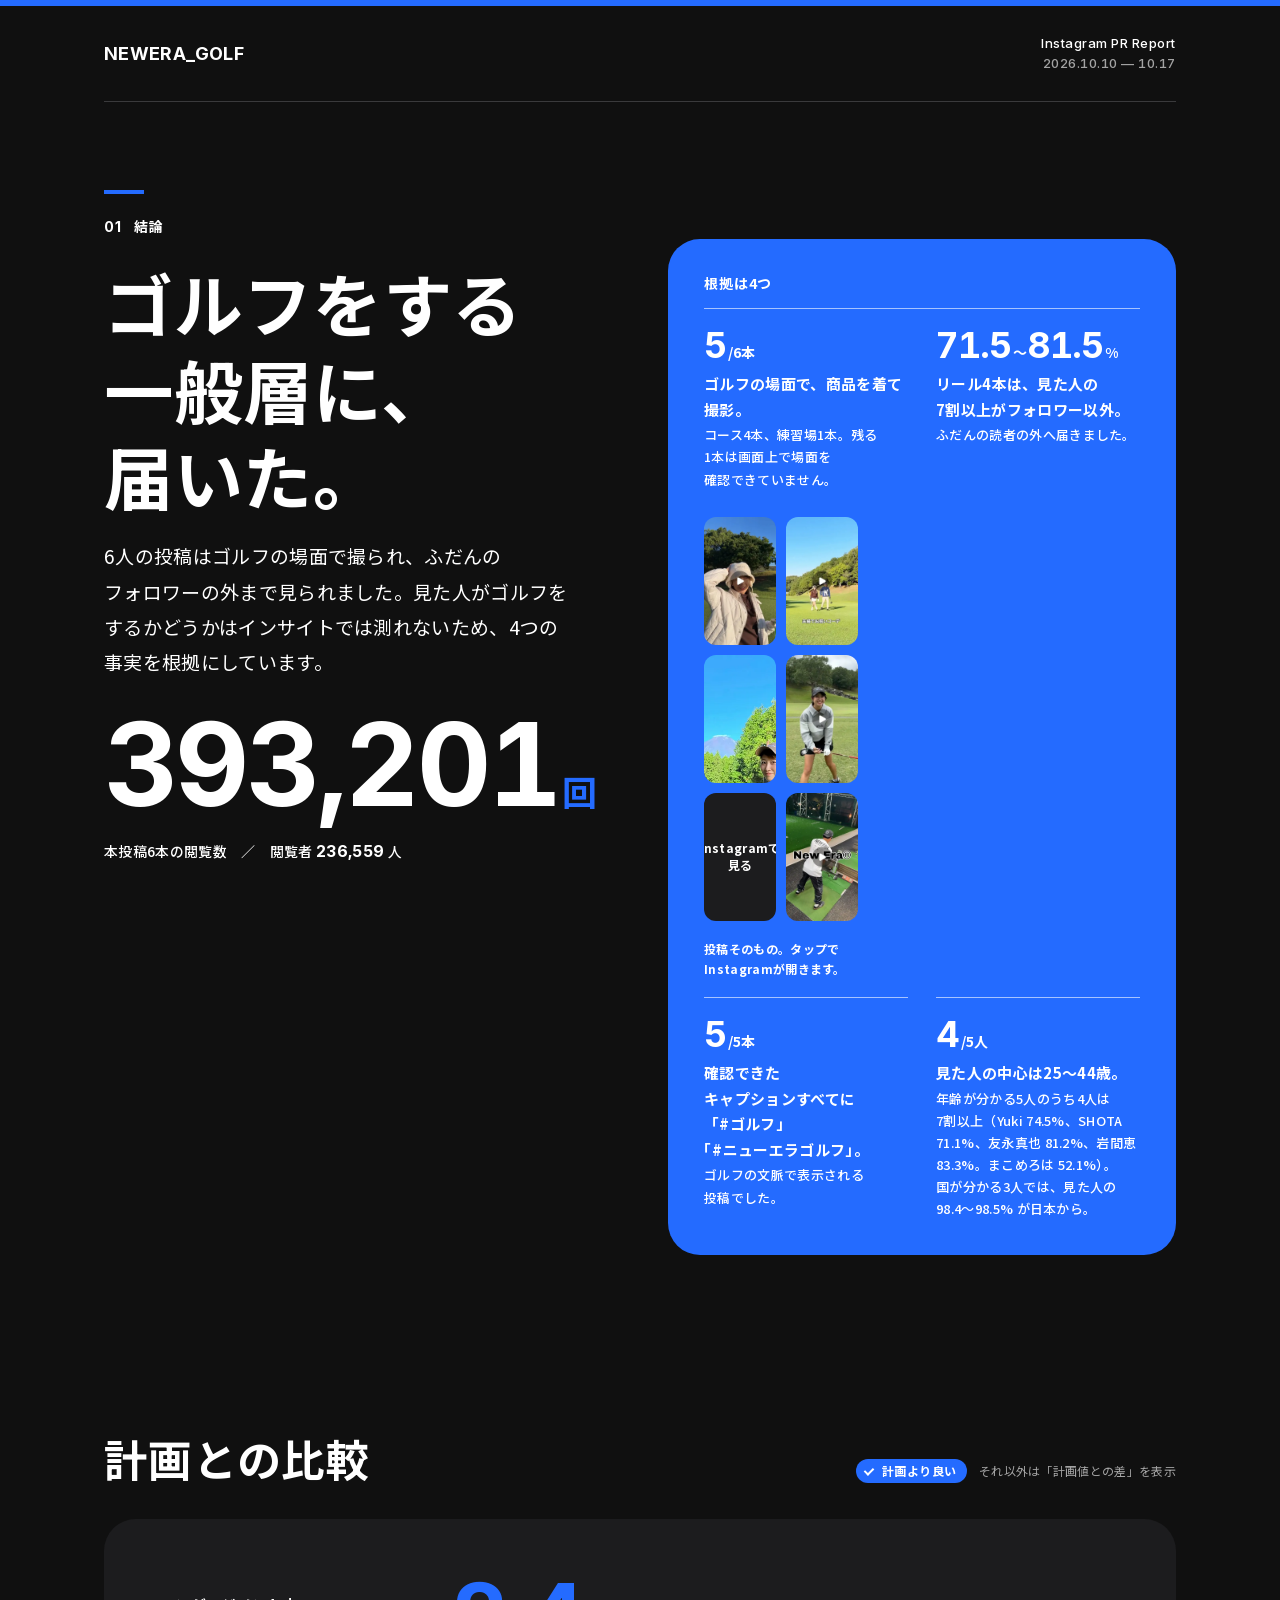
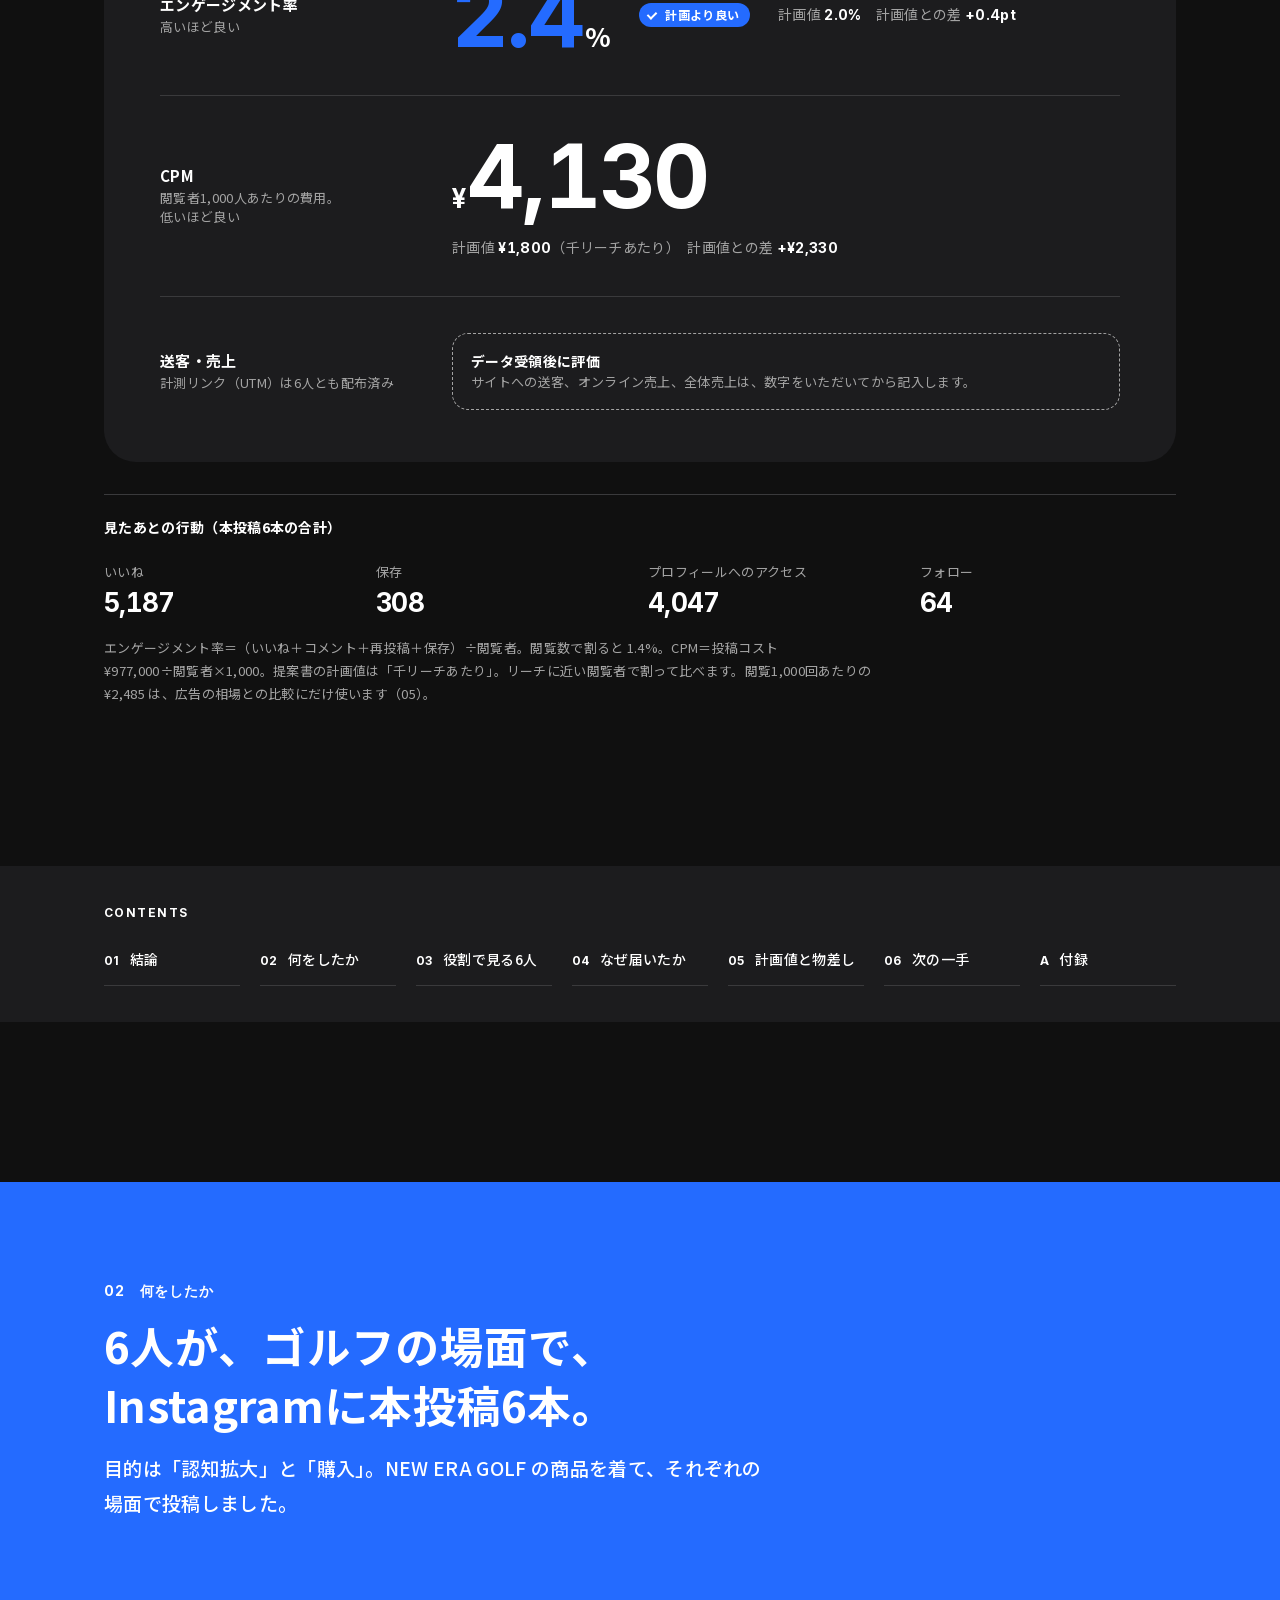
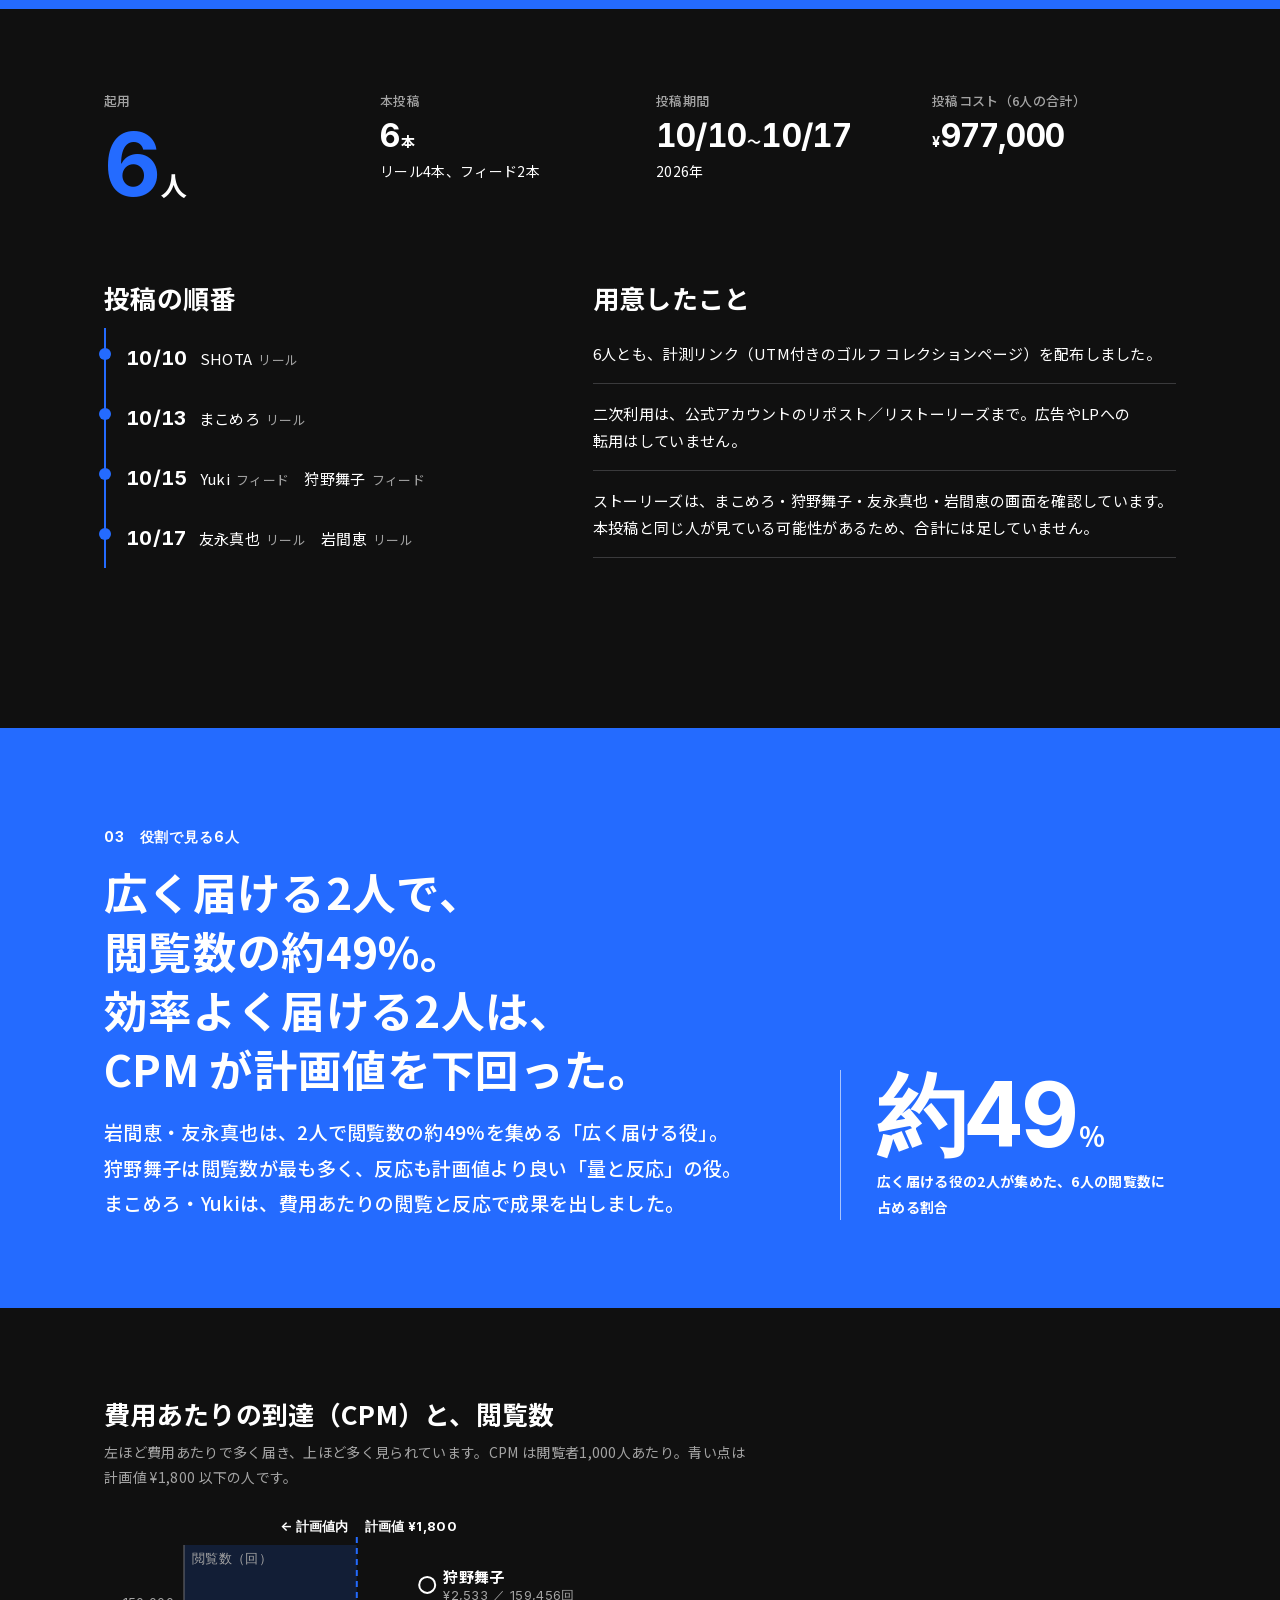
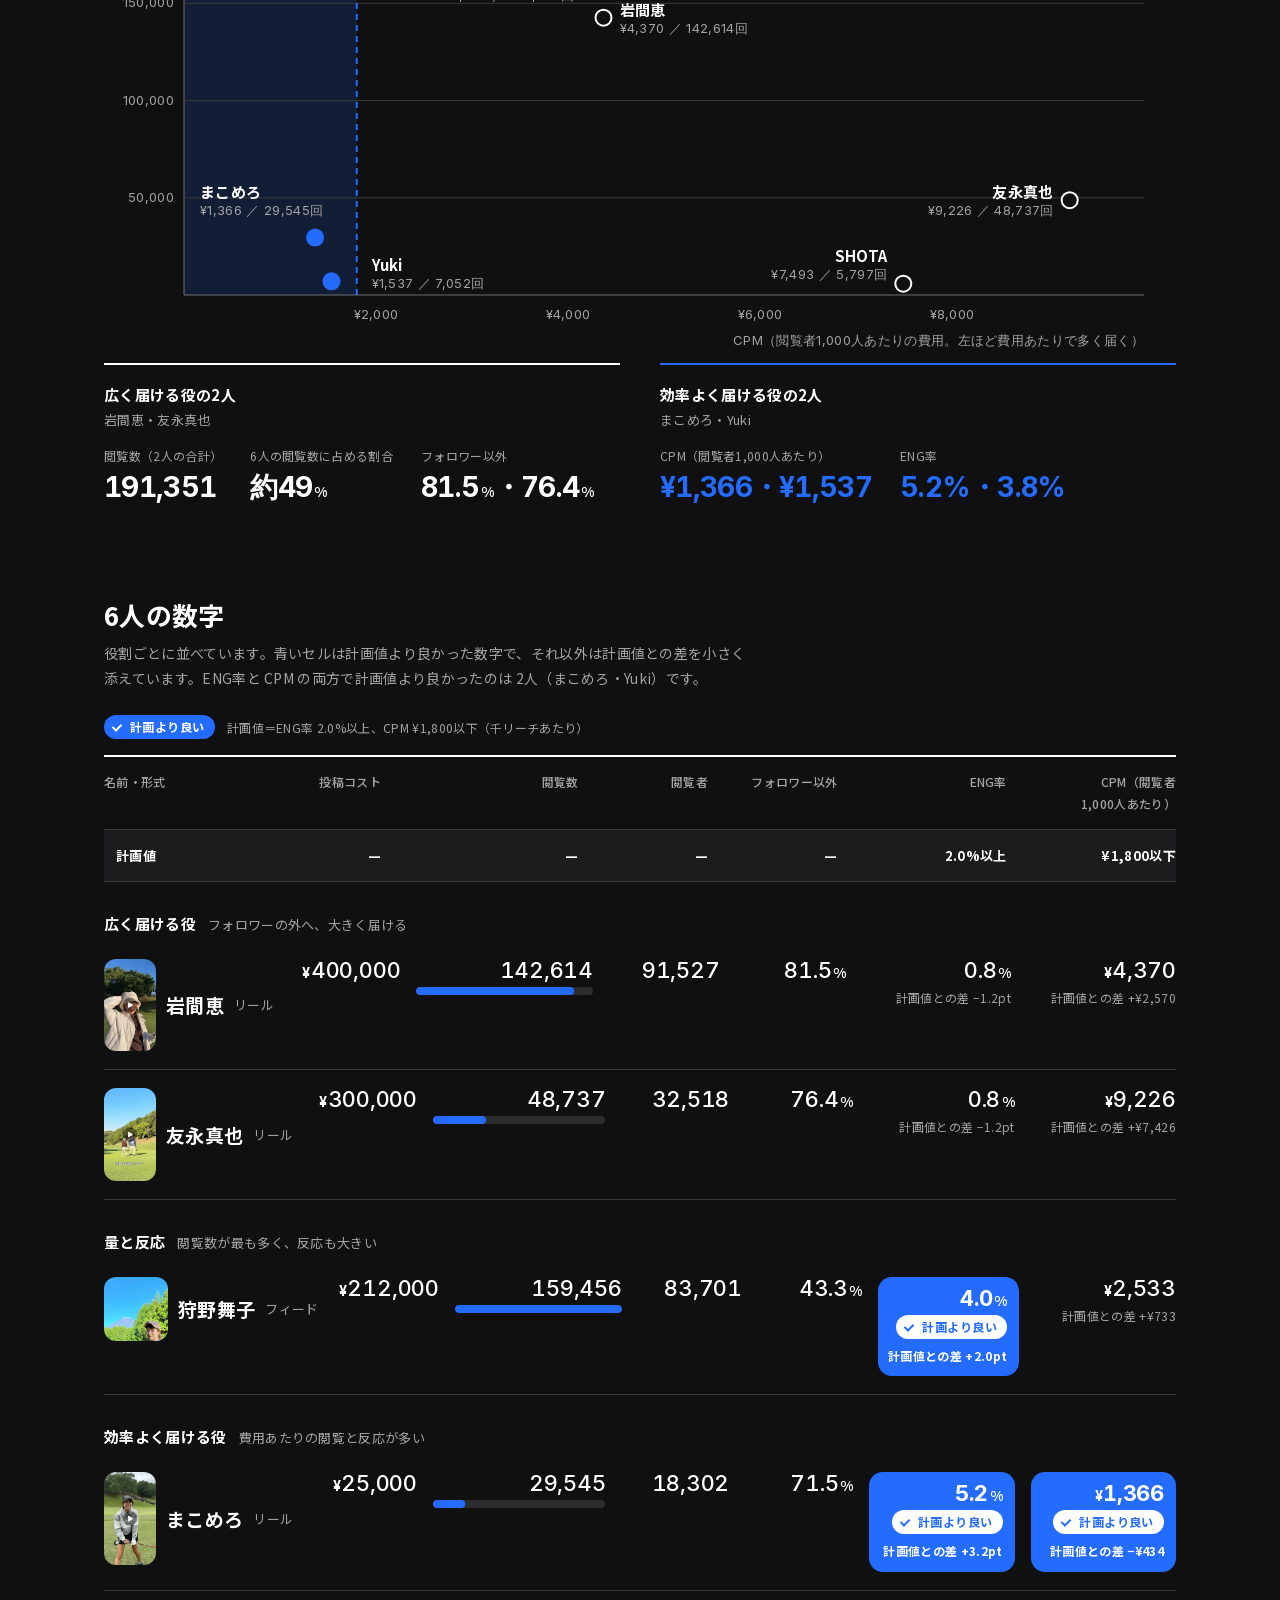
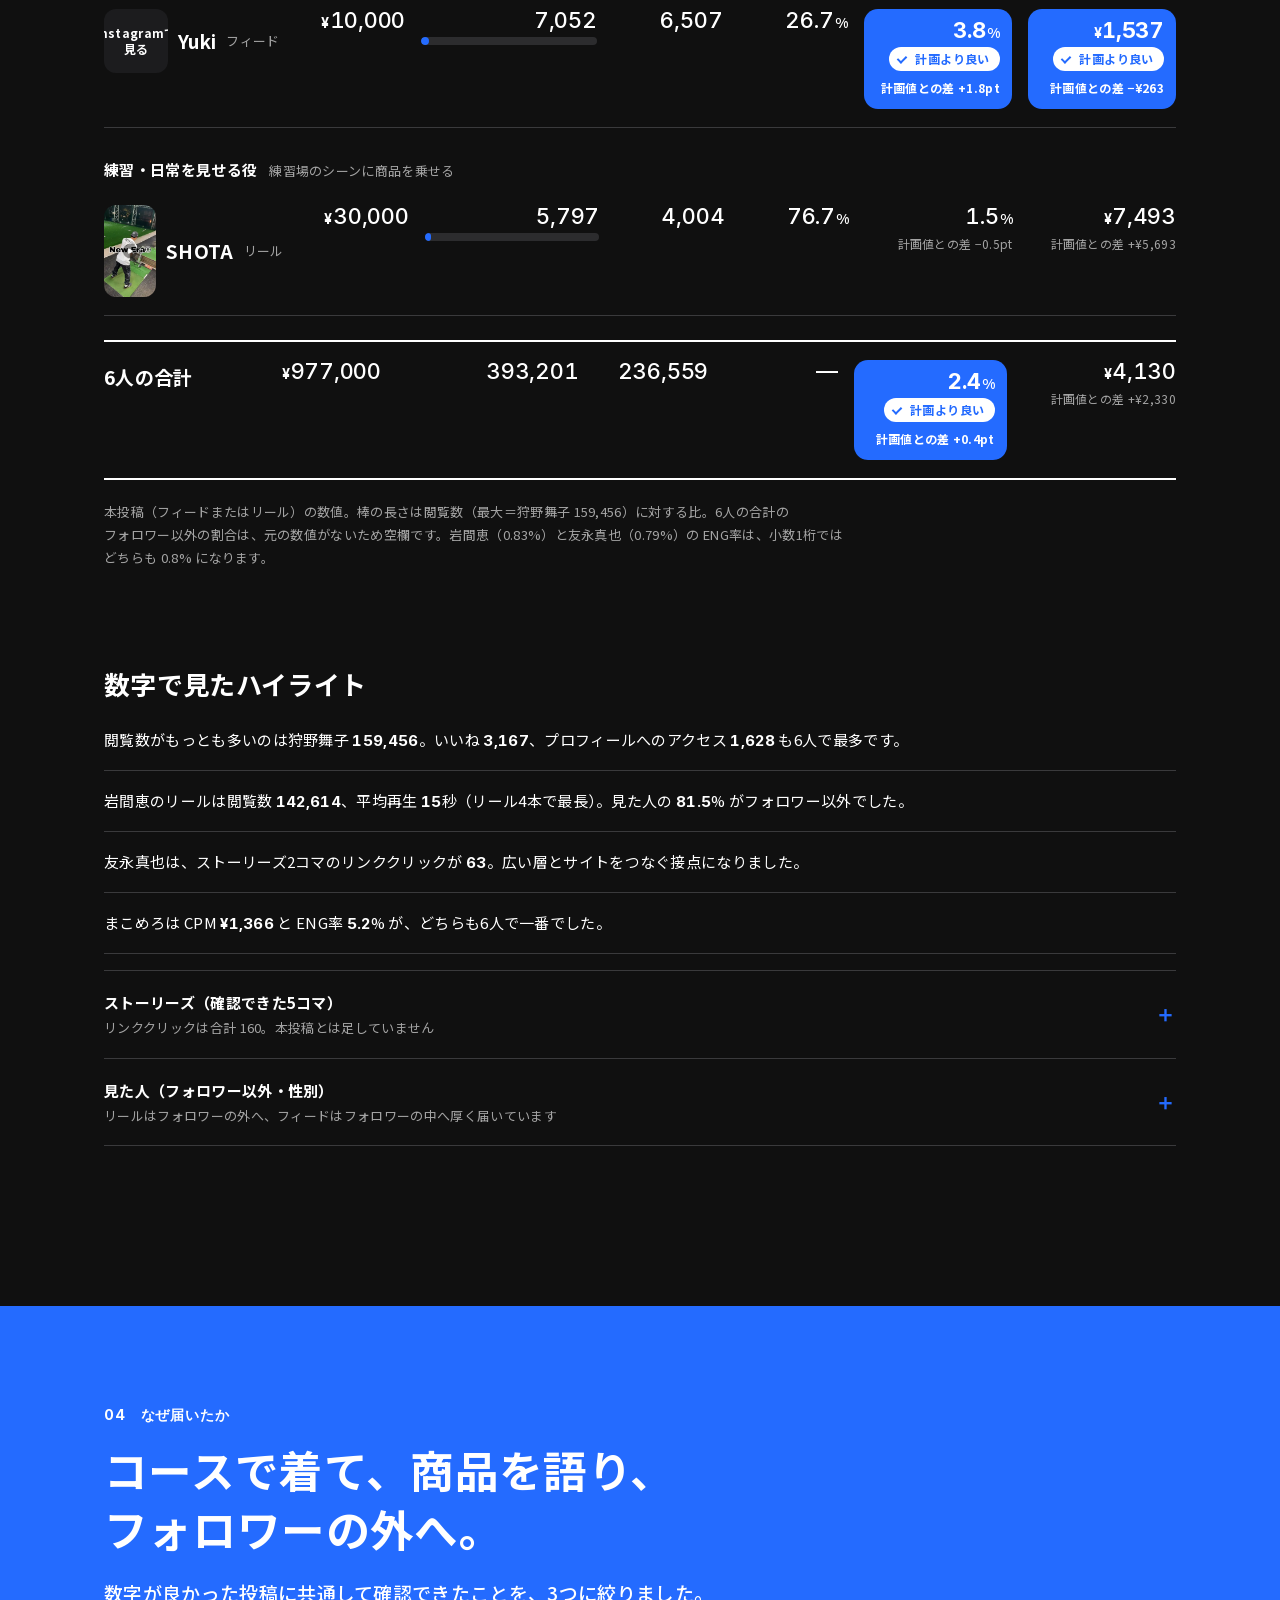
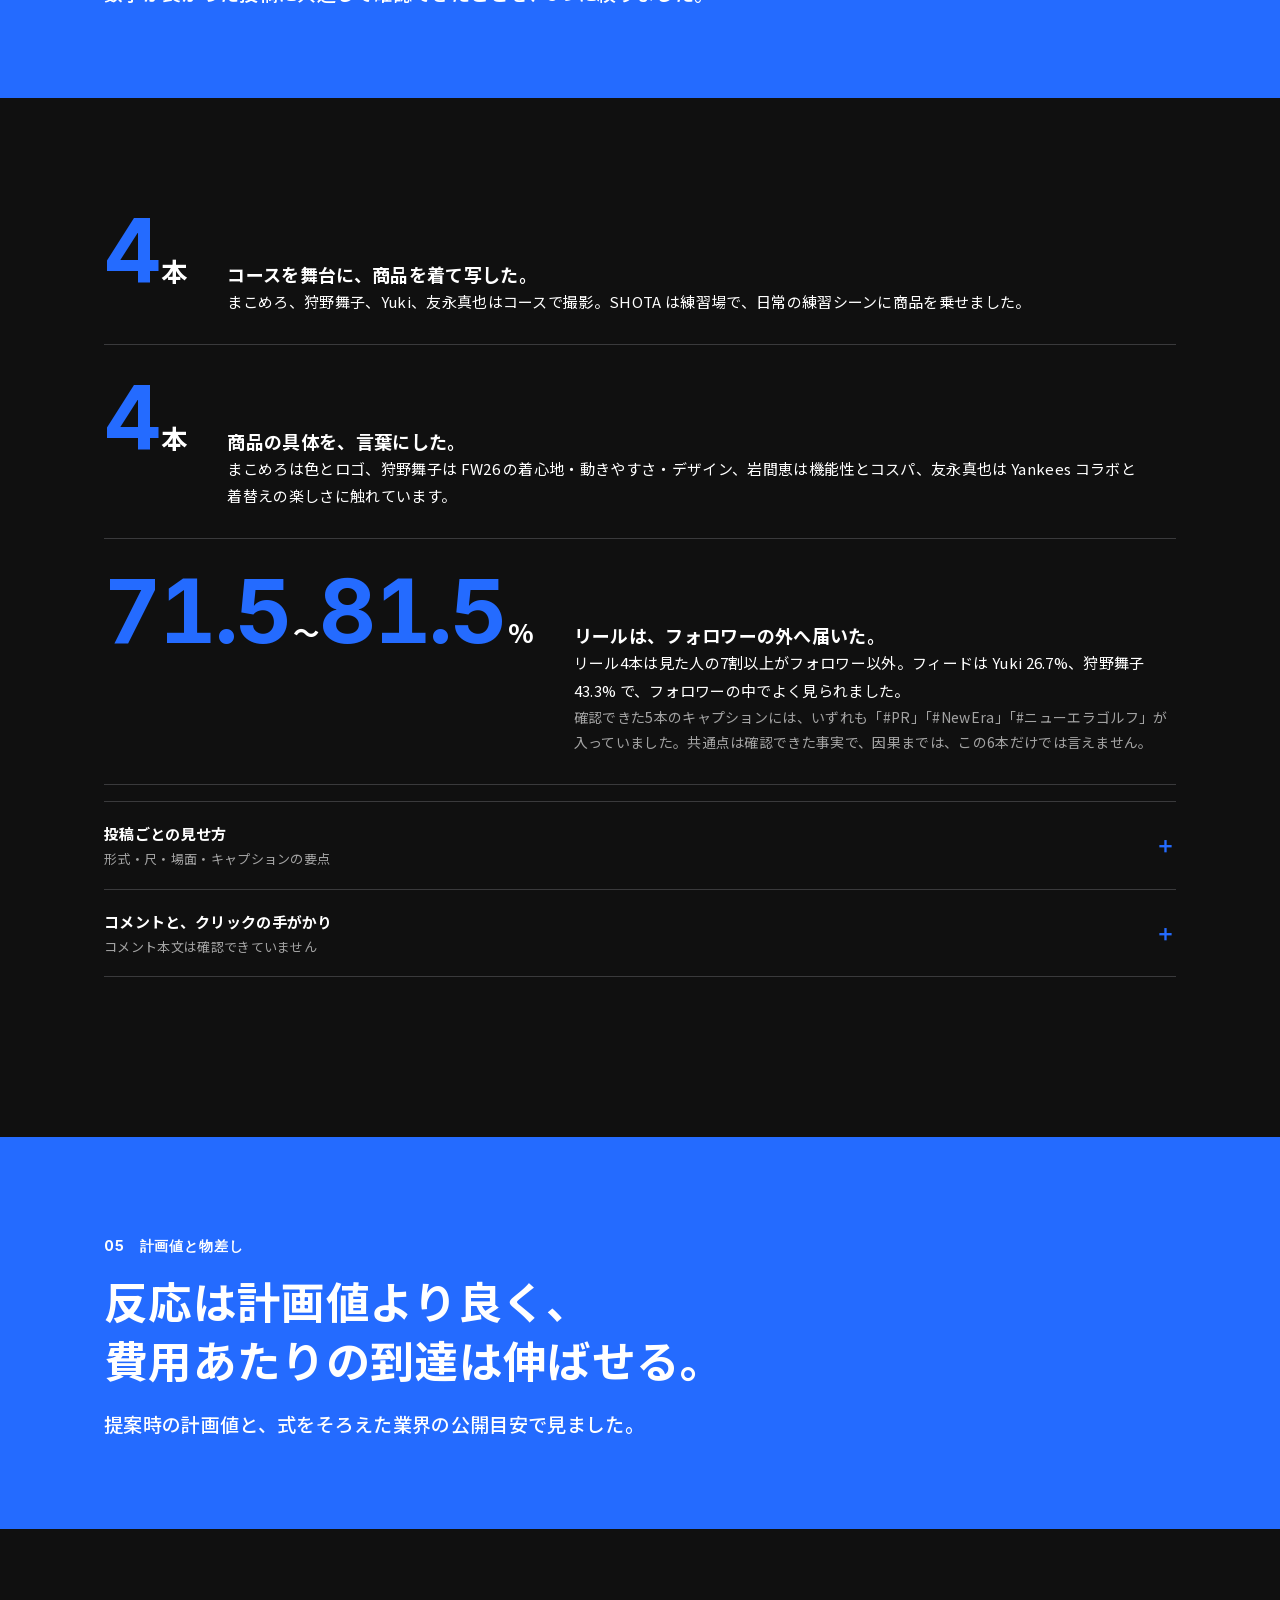
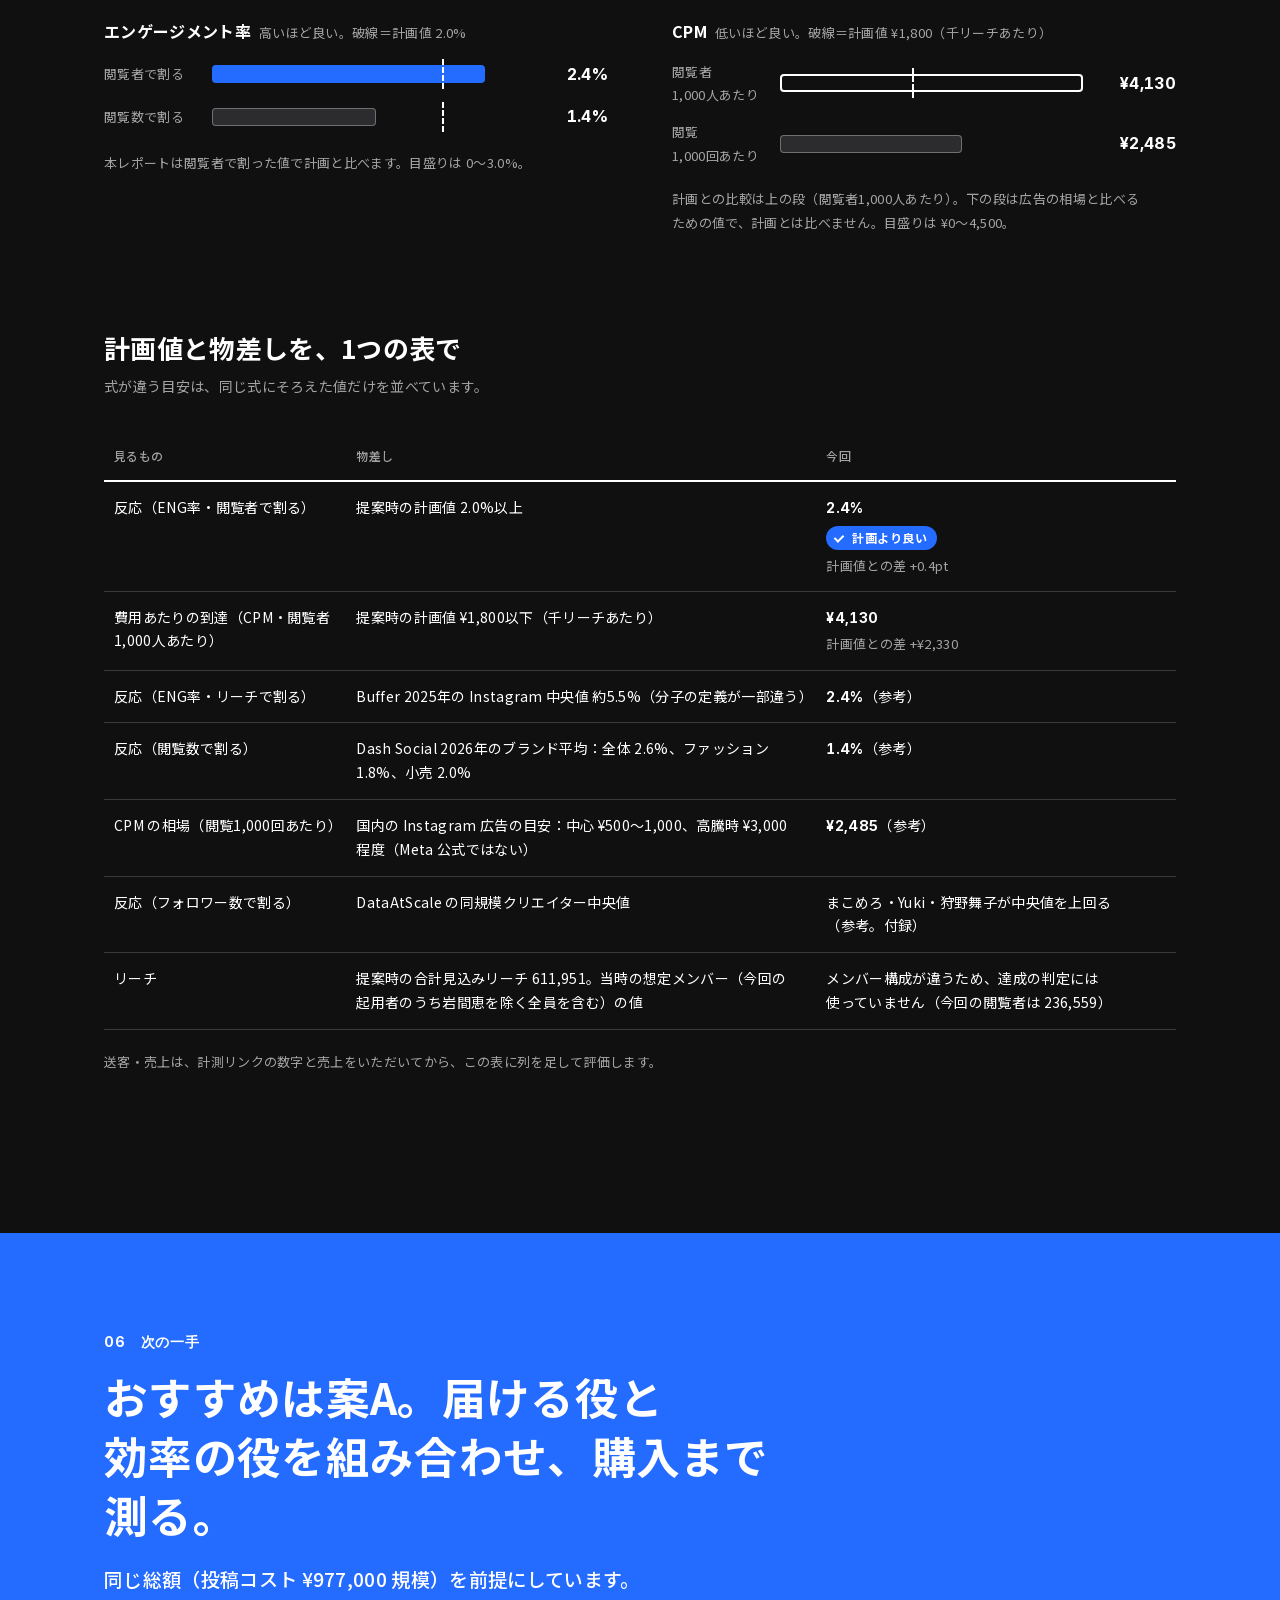
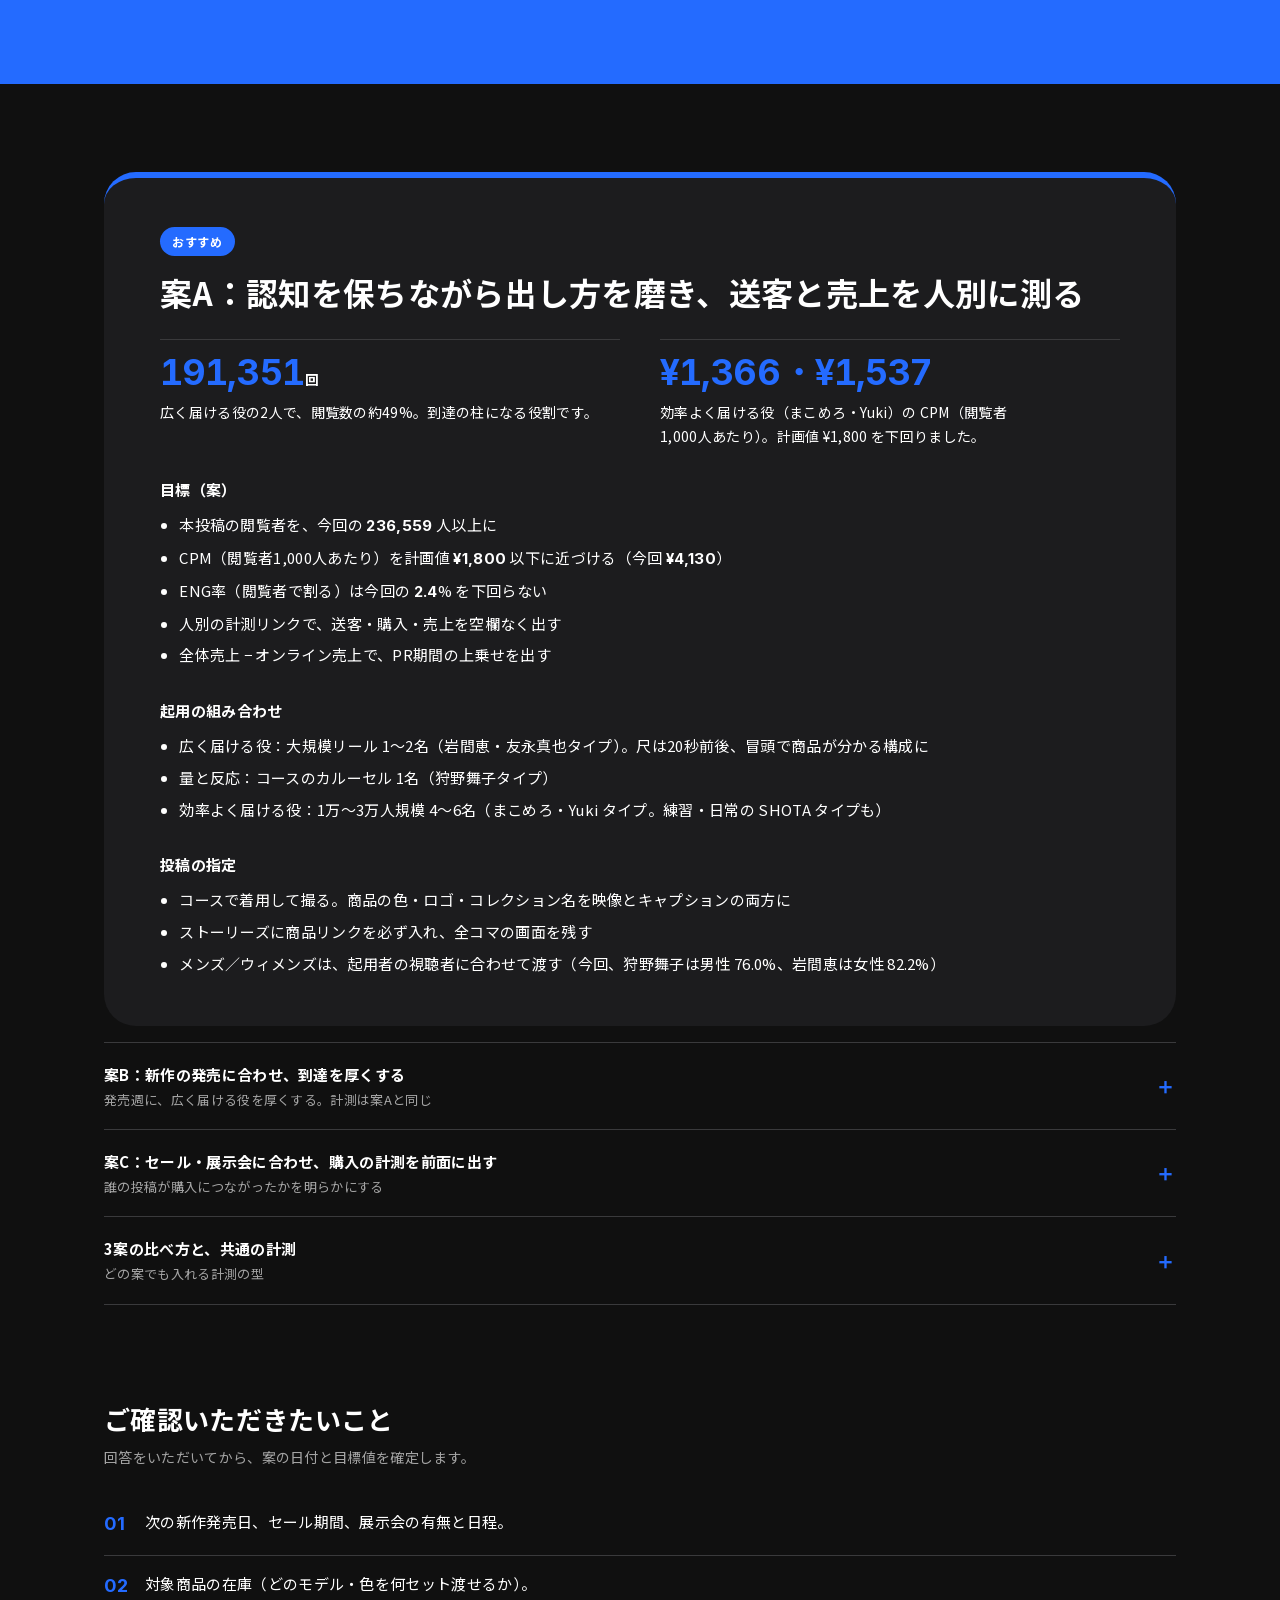
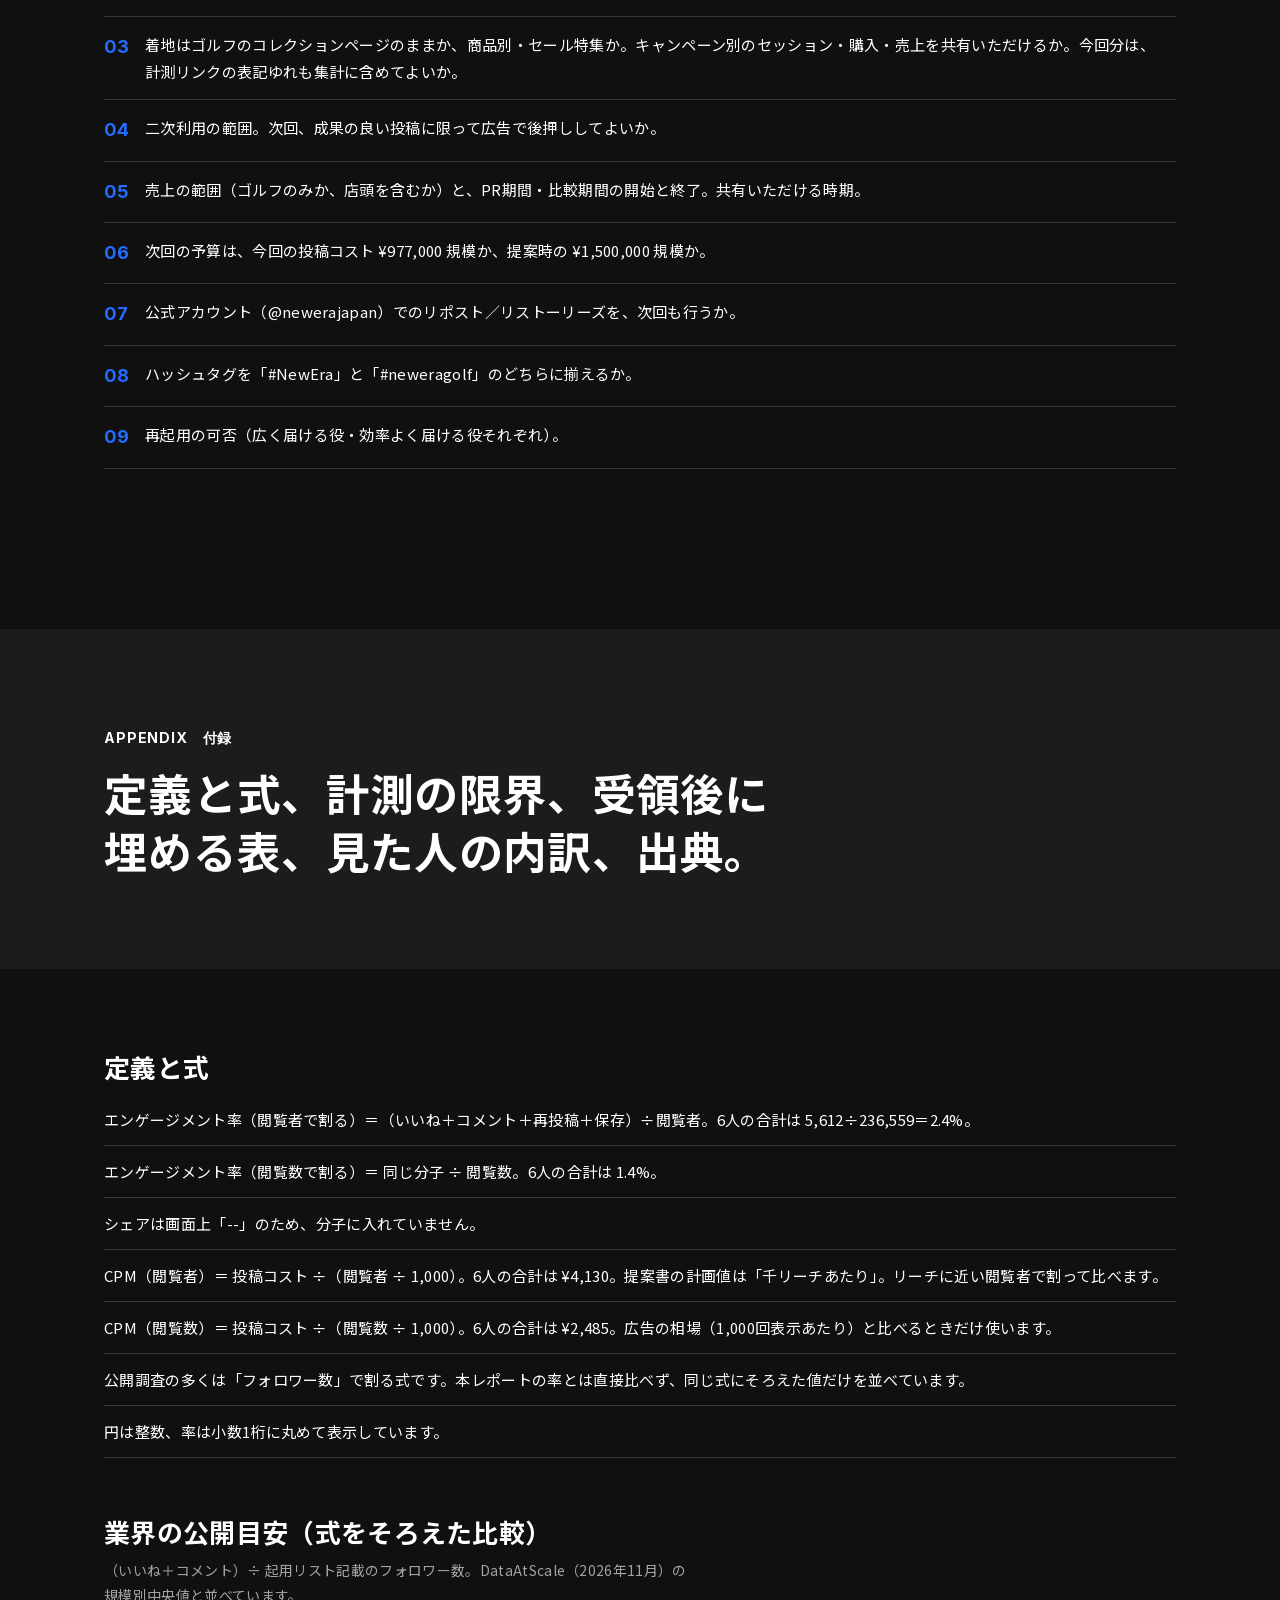
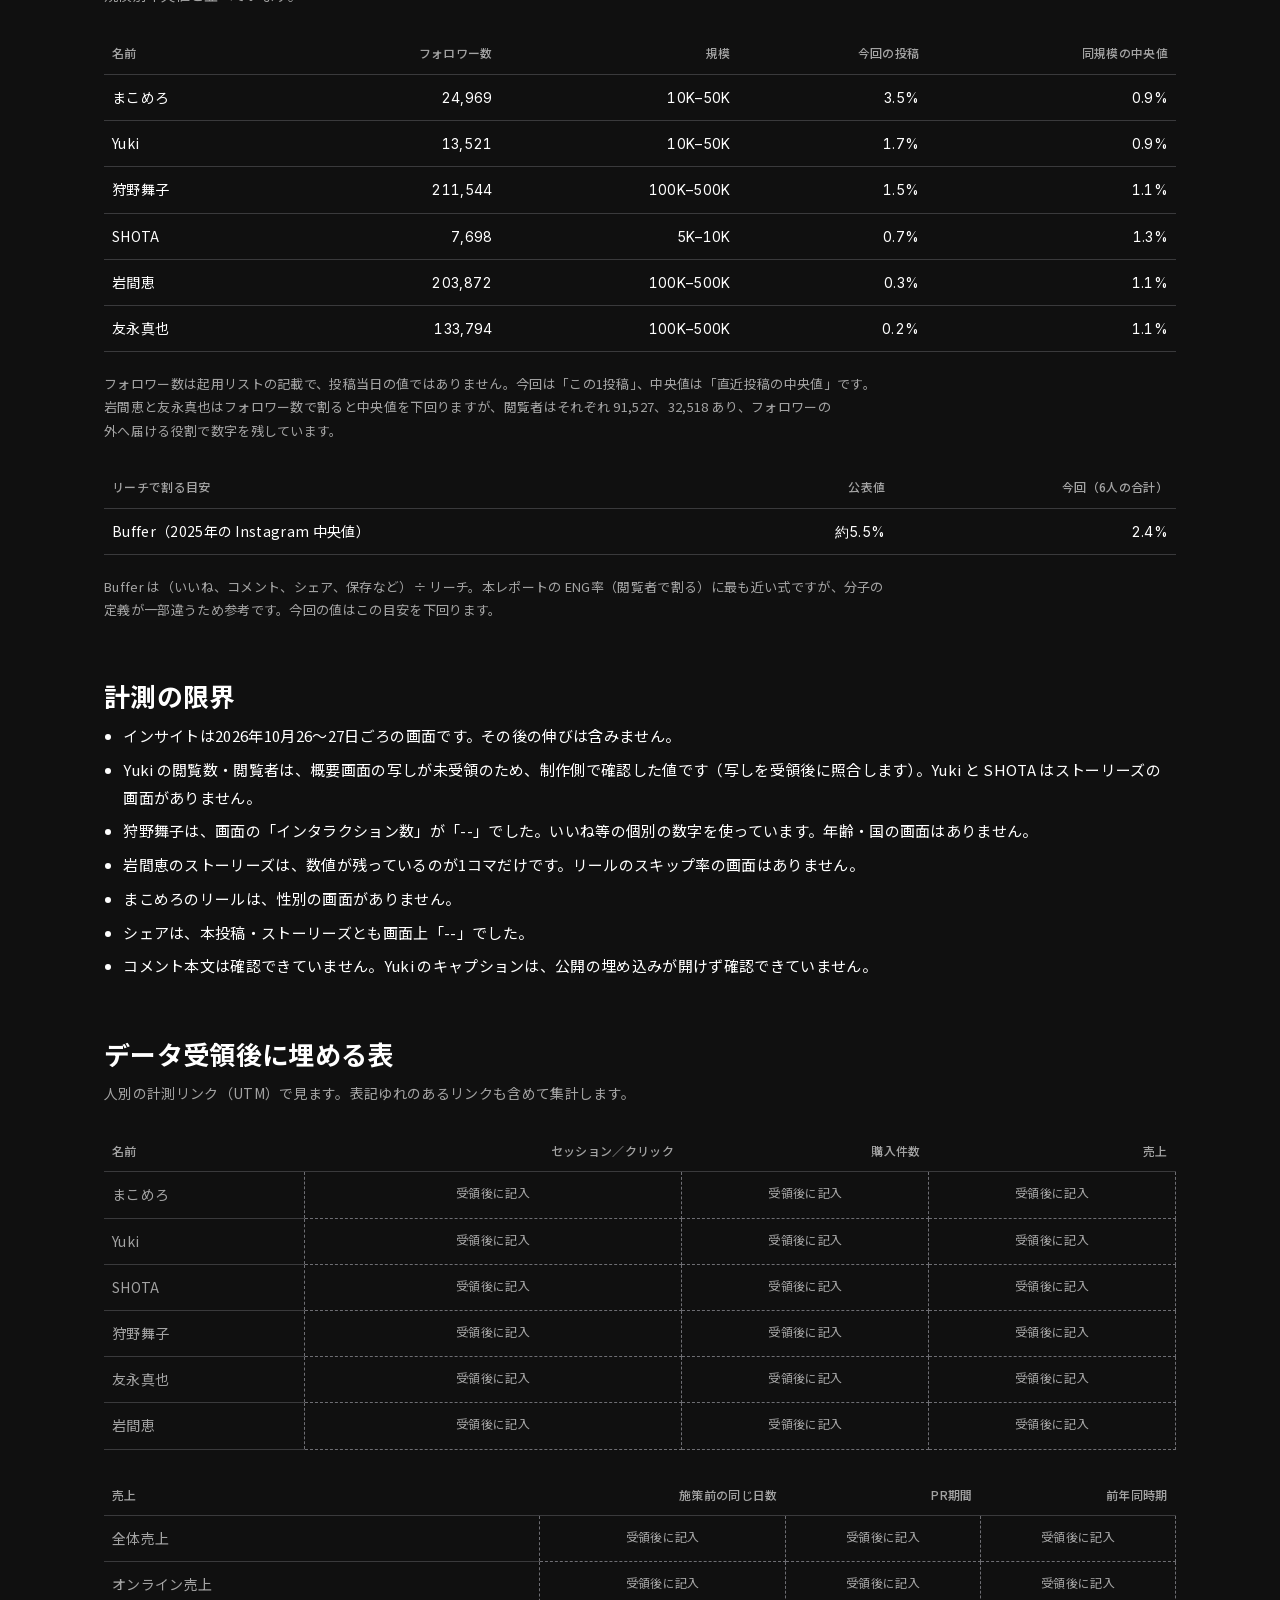
==== commit b4ca4caf: "Fix layout: proof thumbnails and why-section number column Co-authored-by: GOOD-VIBES-AGENCY <GOOD-V" ====
--- a/index.html
+++ b/index.html
@@ -33,8 +33,9 @@
 .thumb.reel{width:64px;aspect-ratio:9/16}
 .thumb.feed{width:72px;aspect-ratio:1/1}
 .thumb.fallback{display:flex;align-items:center;justify-content:center;padding:8px;color:#fff;font-family:var(--gva-f-ja);font-size:12px;font-weight:700;line-height:1.35;text-align:center}
-.reelstrip{display:flex;gap:10px;margin-top:18px;max-width:100%;min-width:0;overflow-x:auto;padding-bottom:6px;scroll-snap-type:x mandatory}
-.reelstrip .thumb{flex:0 0 auto;scroll-snap-align:start}
+.proof,.proof ol,.proof li{min-width:0}
+.reelstrip{display:flex;flex-wrap:wrap;gap:10px;margin-top:18px;max-width:100%;min-width:0}
+.reelstrip .thumb{flex:0 0 auto}
 .proof .reelstrip + .cap{margin:10px 0 0;font-size:12px;font-weight:700;color:#fff;max-width:none}
 .row .who{align-items:center}
 .mh-right{text-align:right;font-family:var(--gva-f-en);font-size:var(--gva-fs-min);font-weight:500;line-height:1.5;letter-spacing:.04em}
@@ -318,7 +319,6 @@
   .tbl .planrow span:first-child{padding-left:12px}
   .tbl .r{text-align:right}
   .row{padding:18px 0}
-  .reelstrip{overflow:visible}
   .reelstrip .thumb.reel{width:72px}
   .reelstrip .thumb.feed{width:72px}
   .row .who{grid-column:auto;flex-direction:row;align-items:center;gap:10px}
@@ -329,7 +329,7 @@
   .row .c{align-items:flex-end;text-align:right}
   .row .c .num{font-size:22px}
   .row.total .c.nf{display:flex}
-  .why li{grid-template-columns:260px 1fr;gap:40px;align-items:baseline}
+  .why li{grid-template-columns:max-content minmax(0,1fr);gap:40px;align-items:baseline}
   .pbars{grid-template-columns:1fr 1fr;gap:64px}
   .reco{border-radius:var(--gva-radius-panel-pc);padding:48px 56px}
   .reco .why2{grid-template-columns:1fr 1fr;gap:40px}
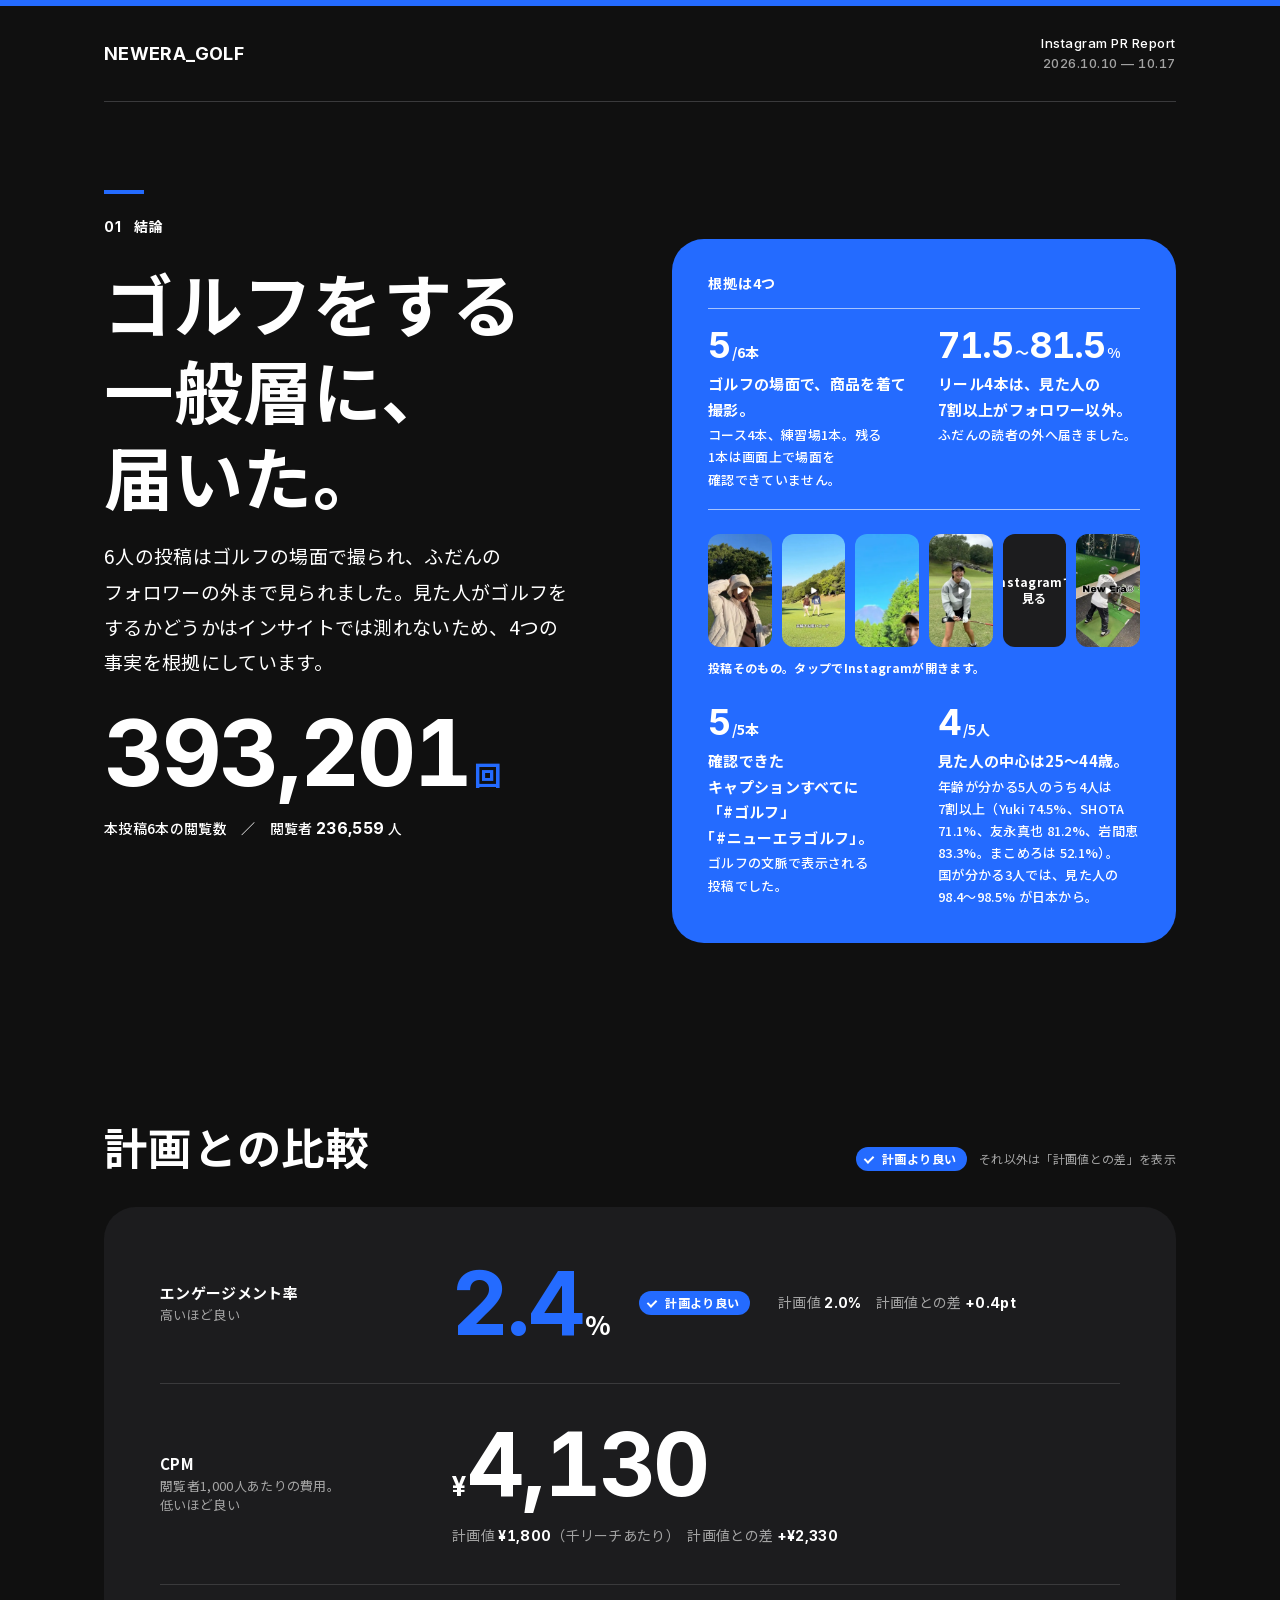
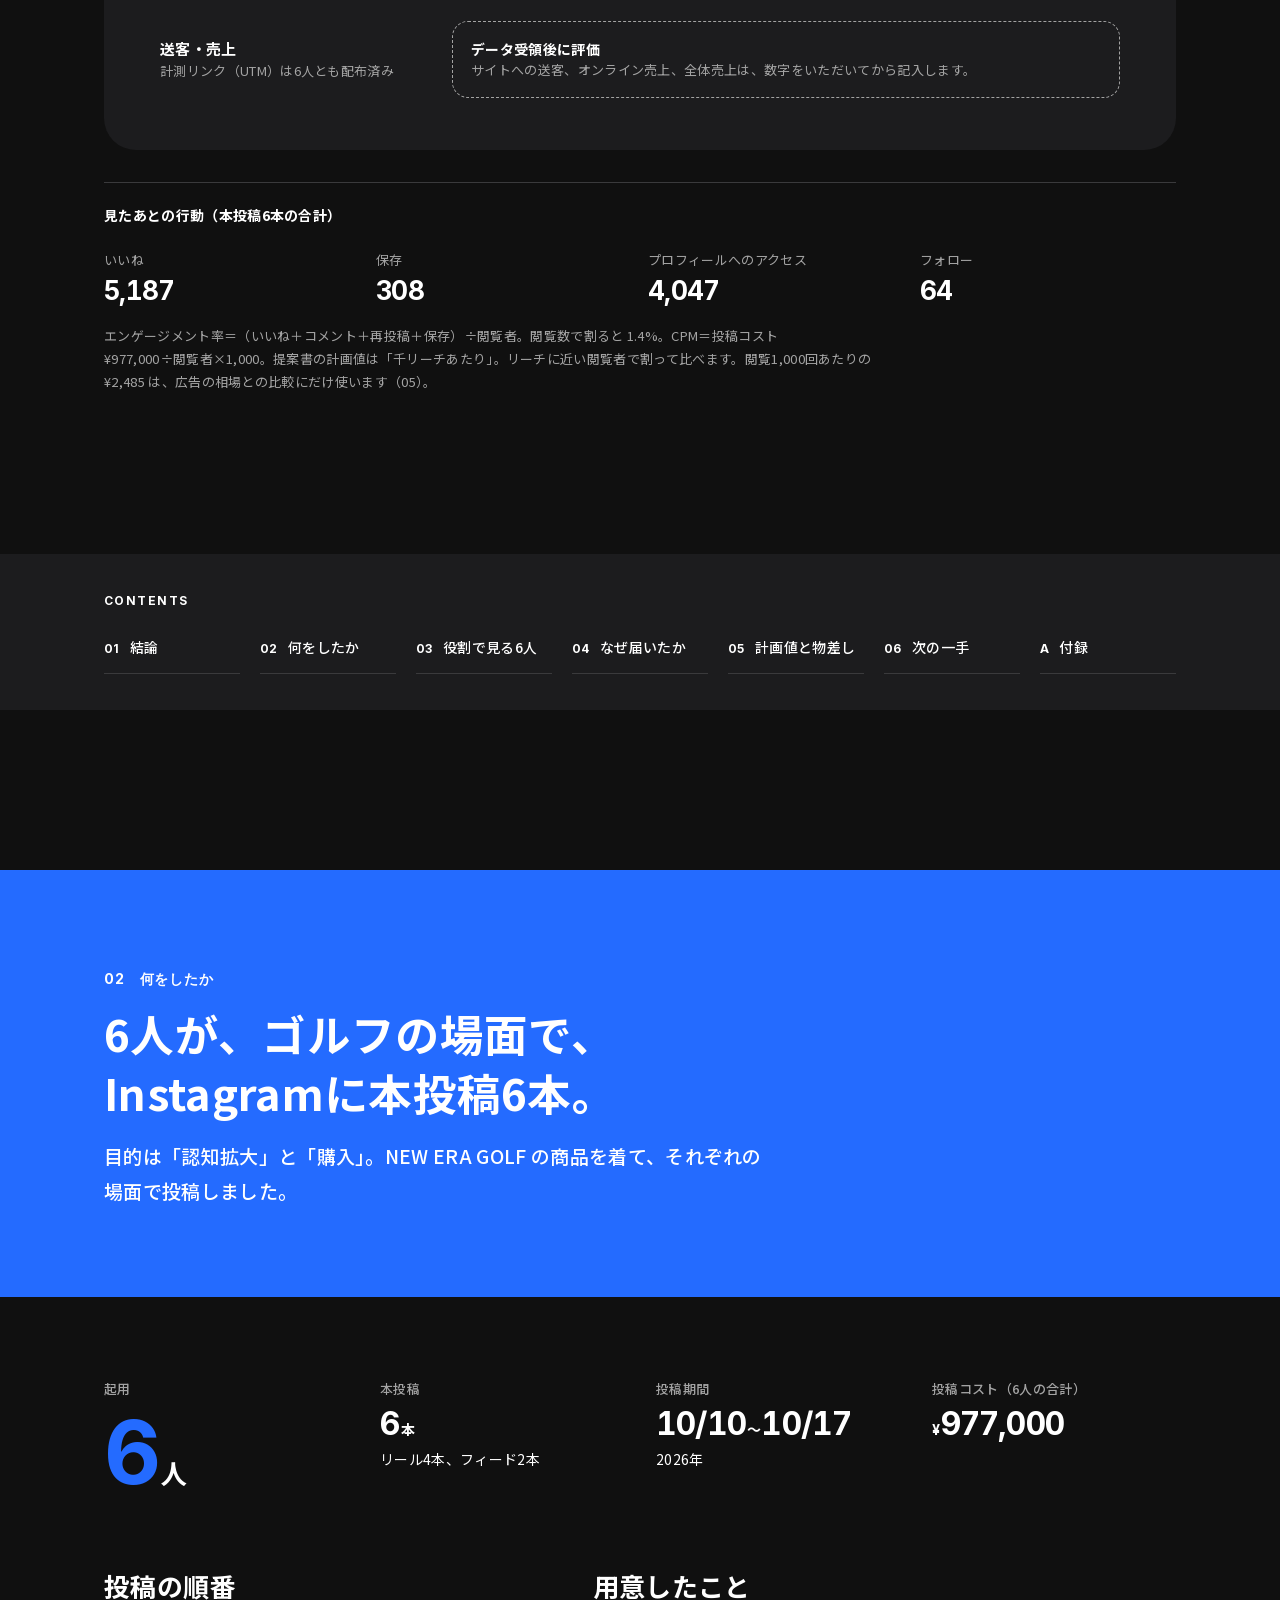
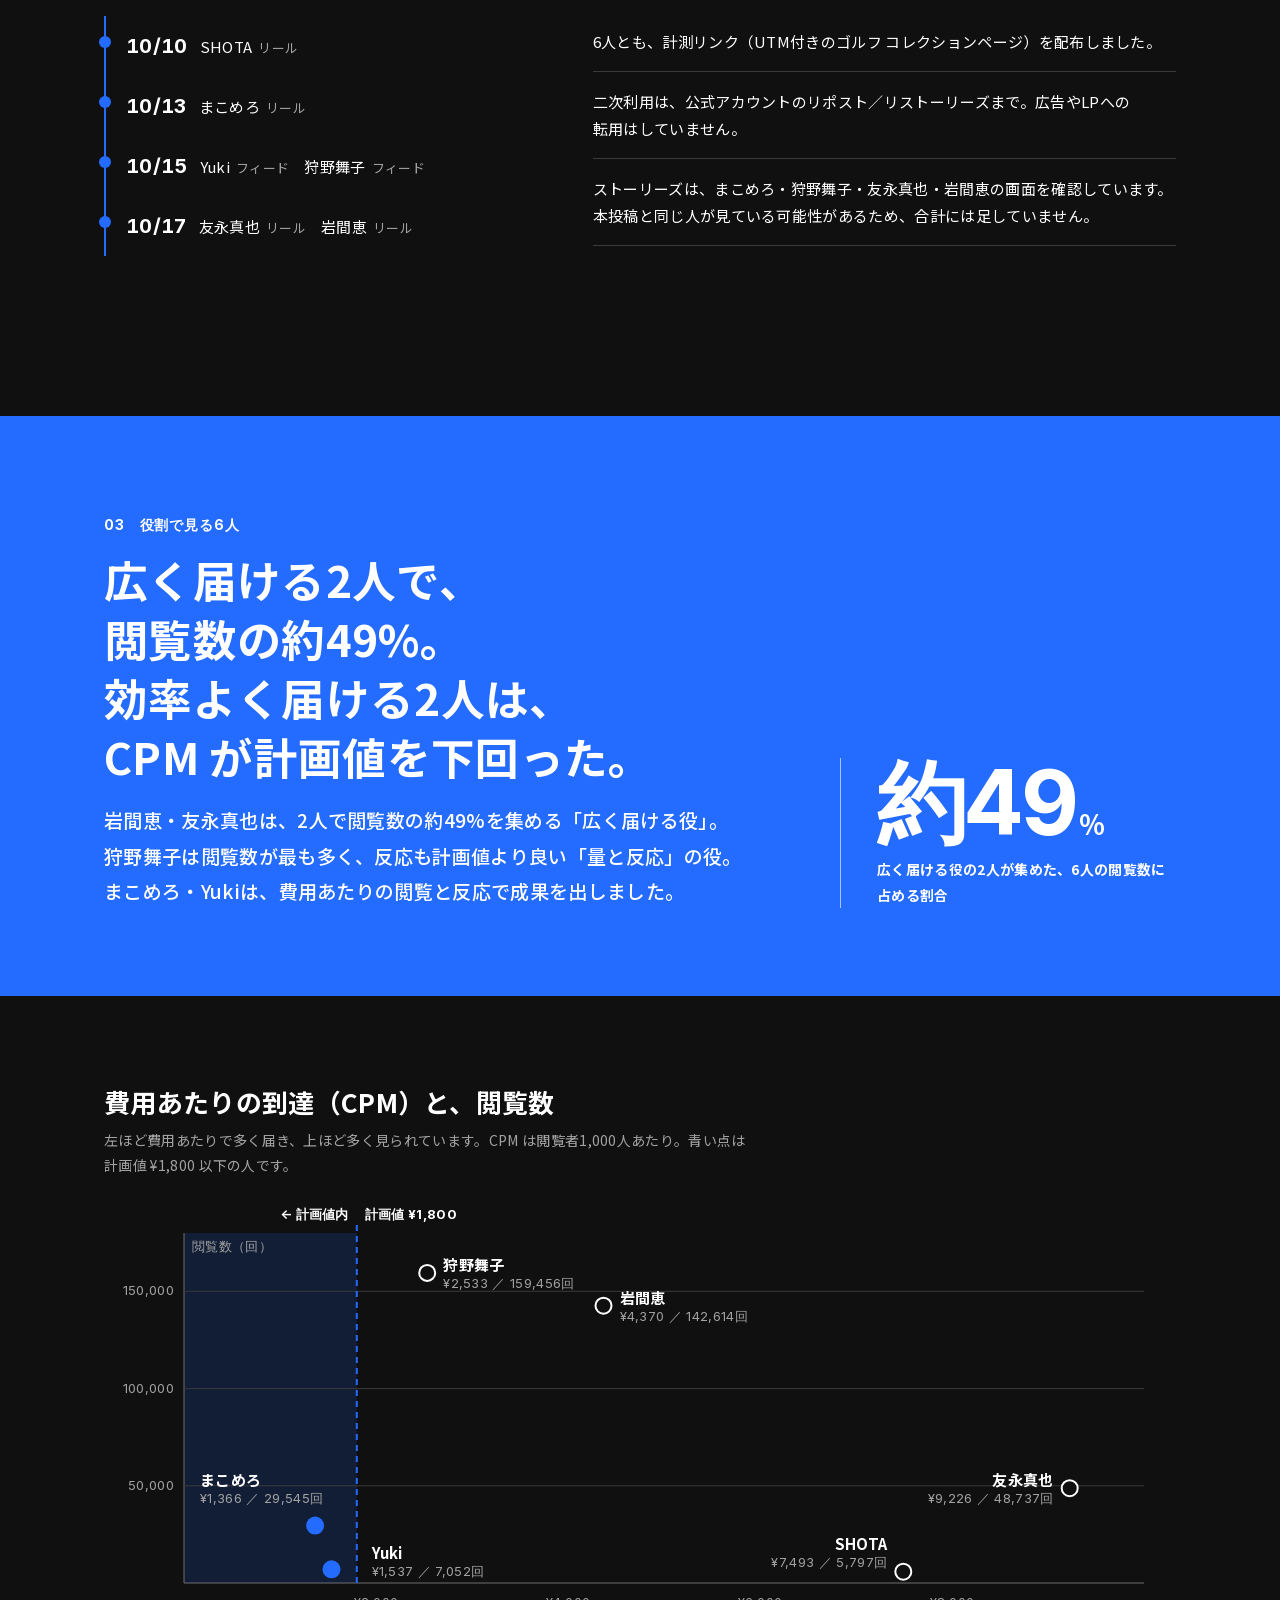
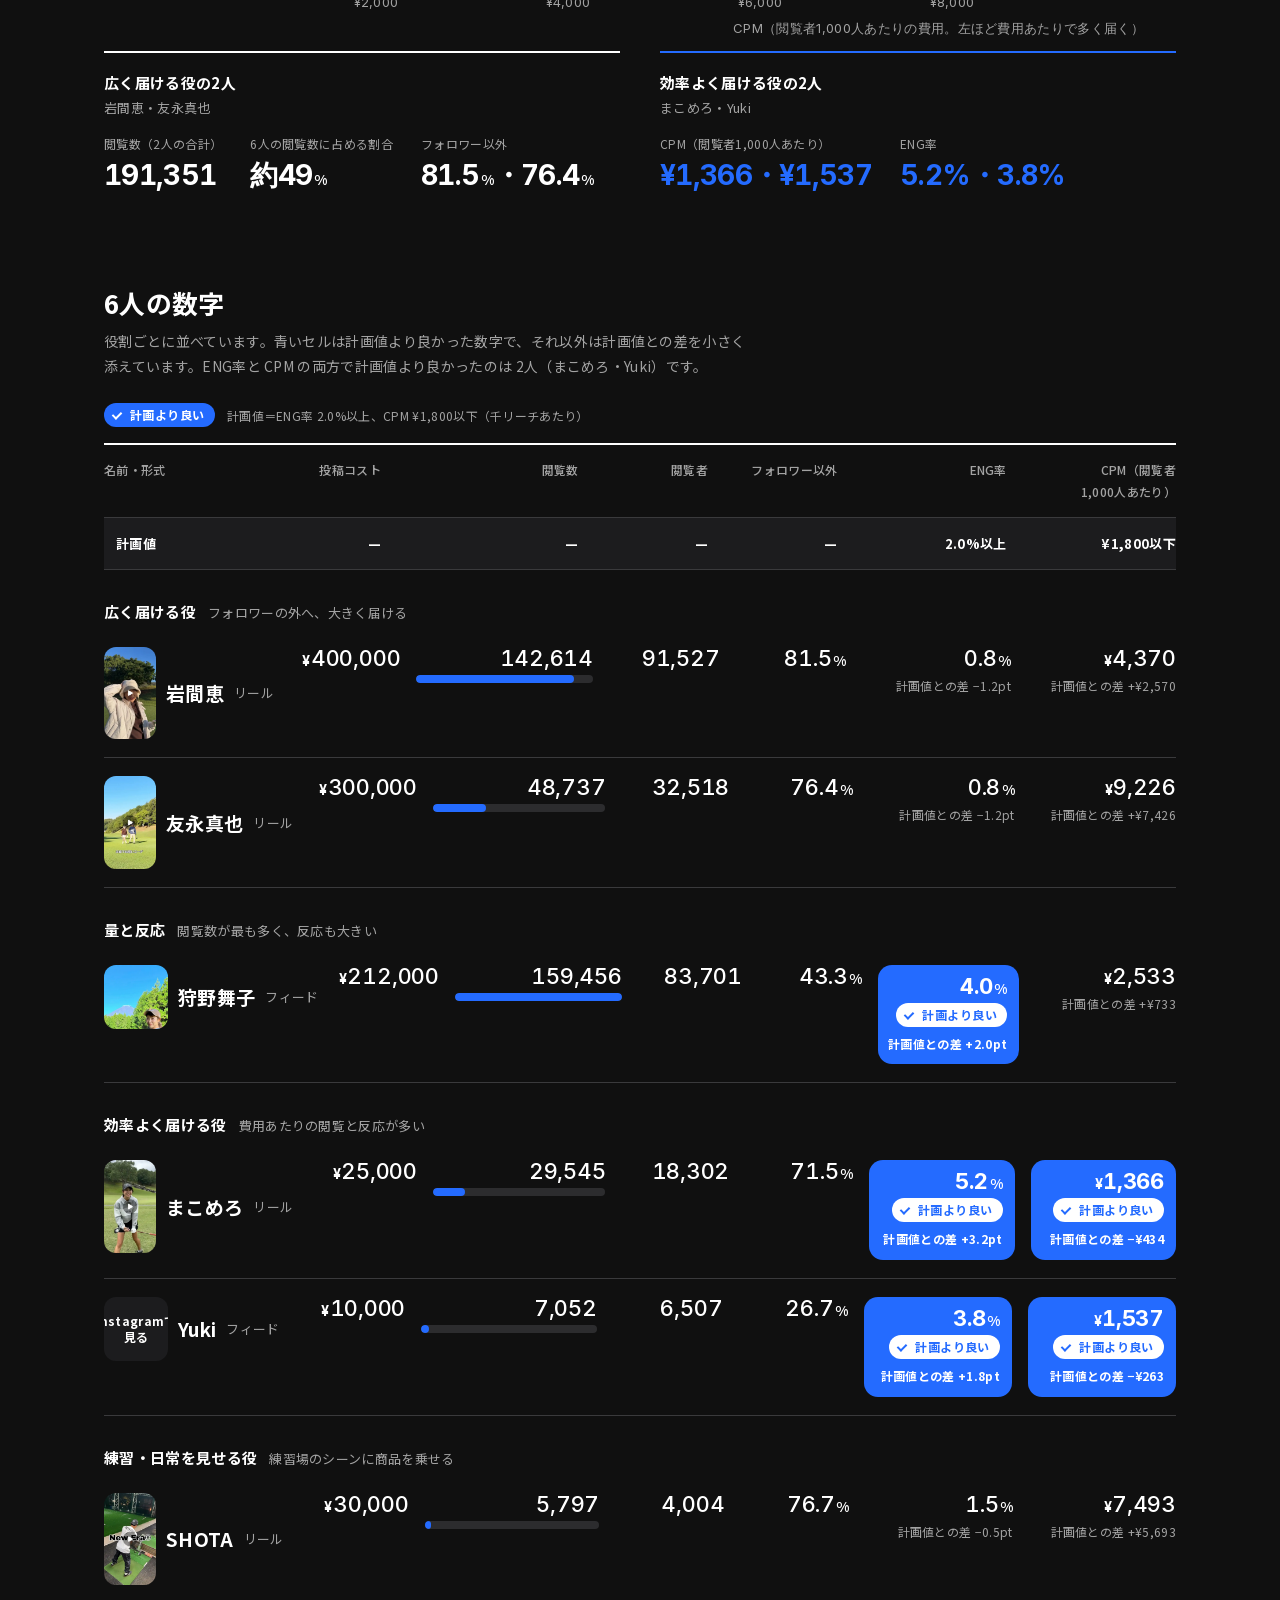
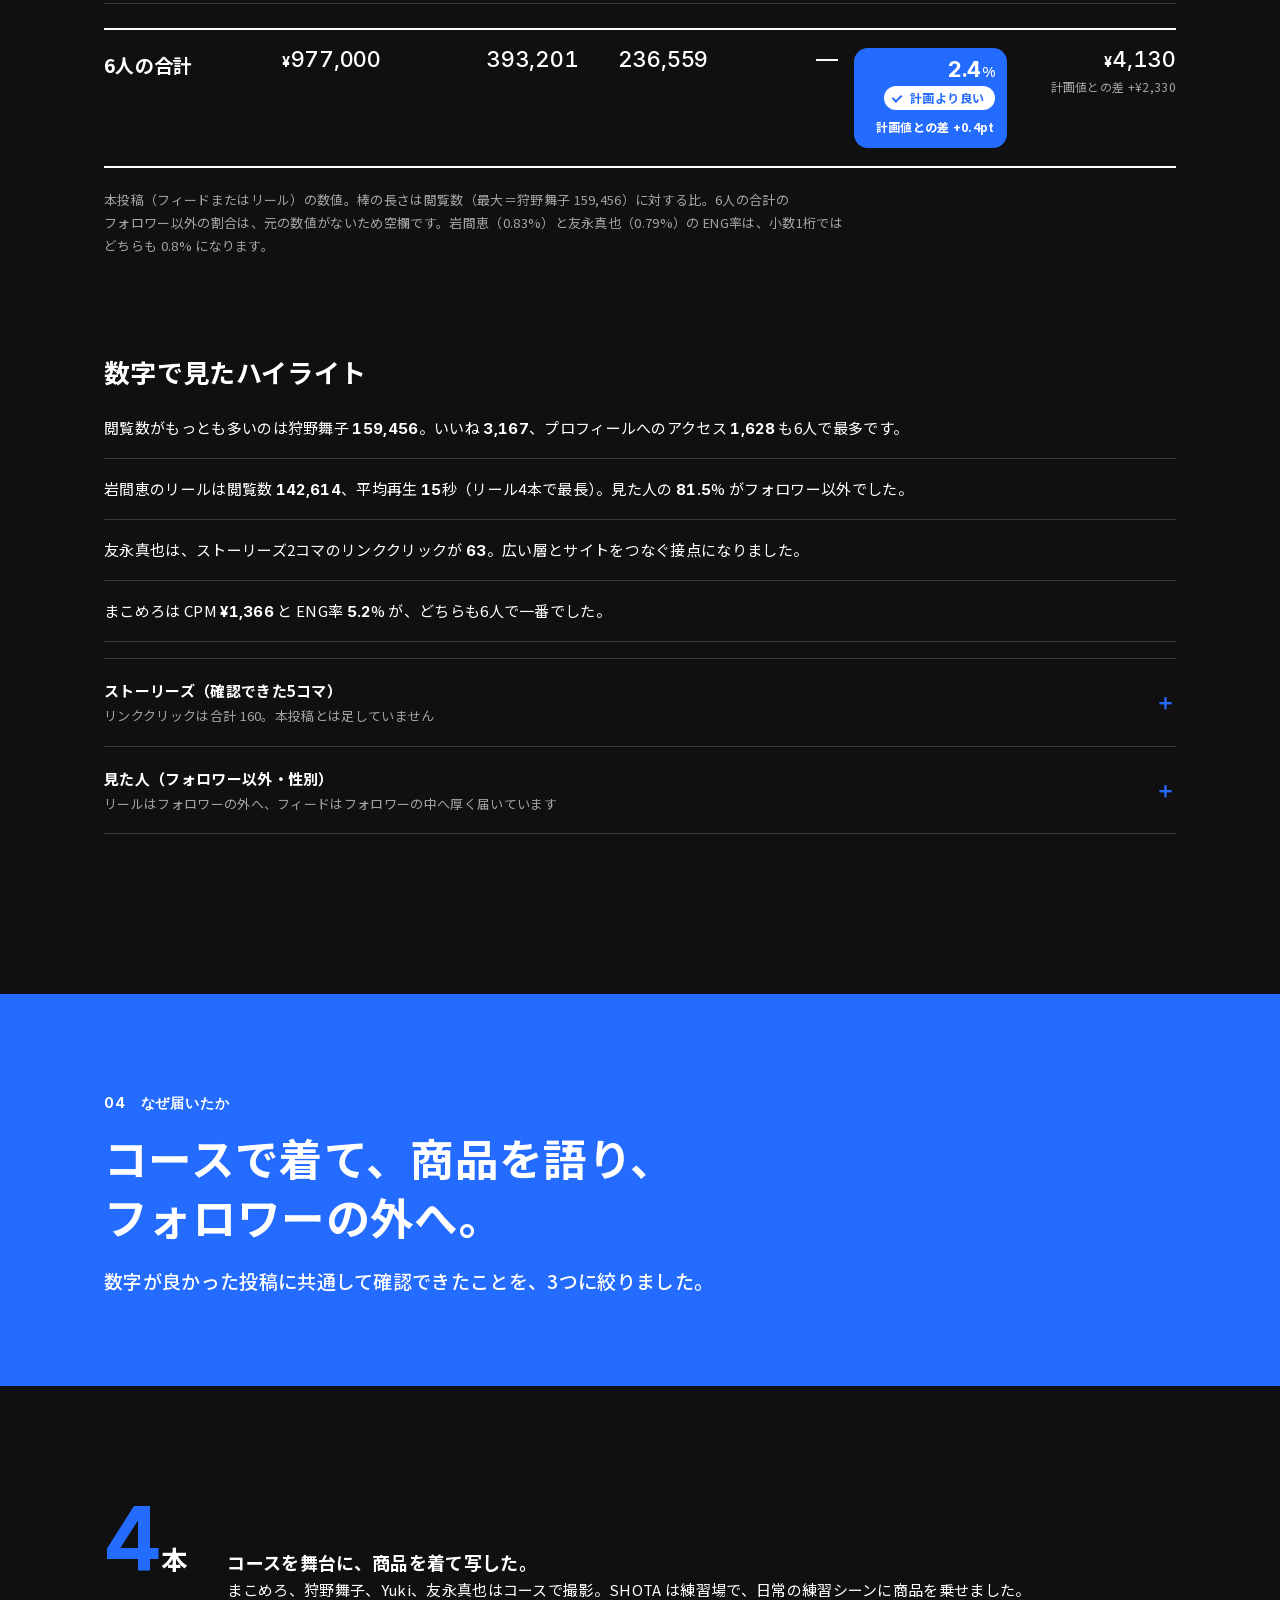
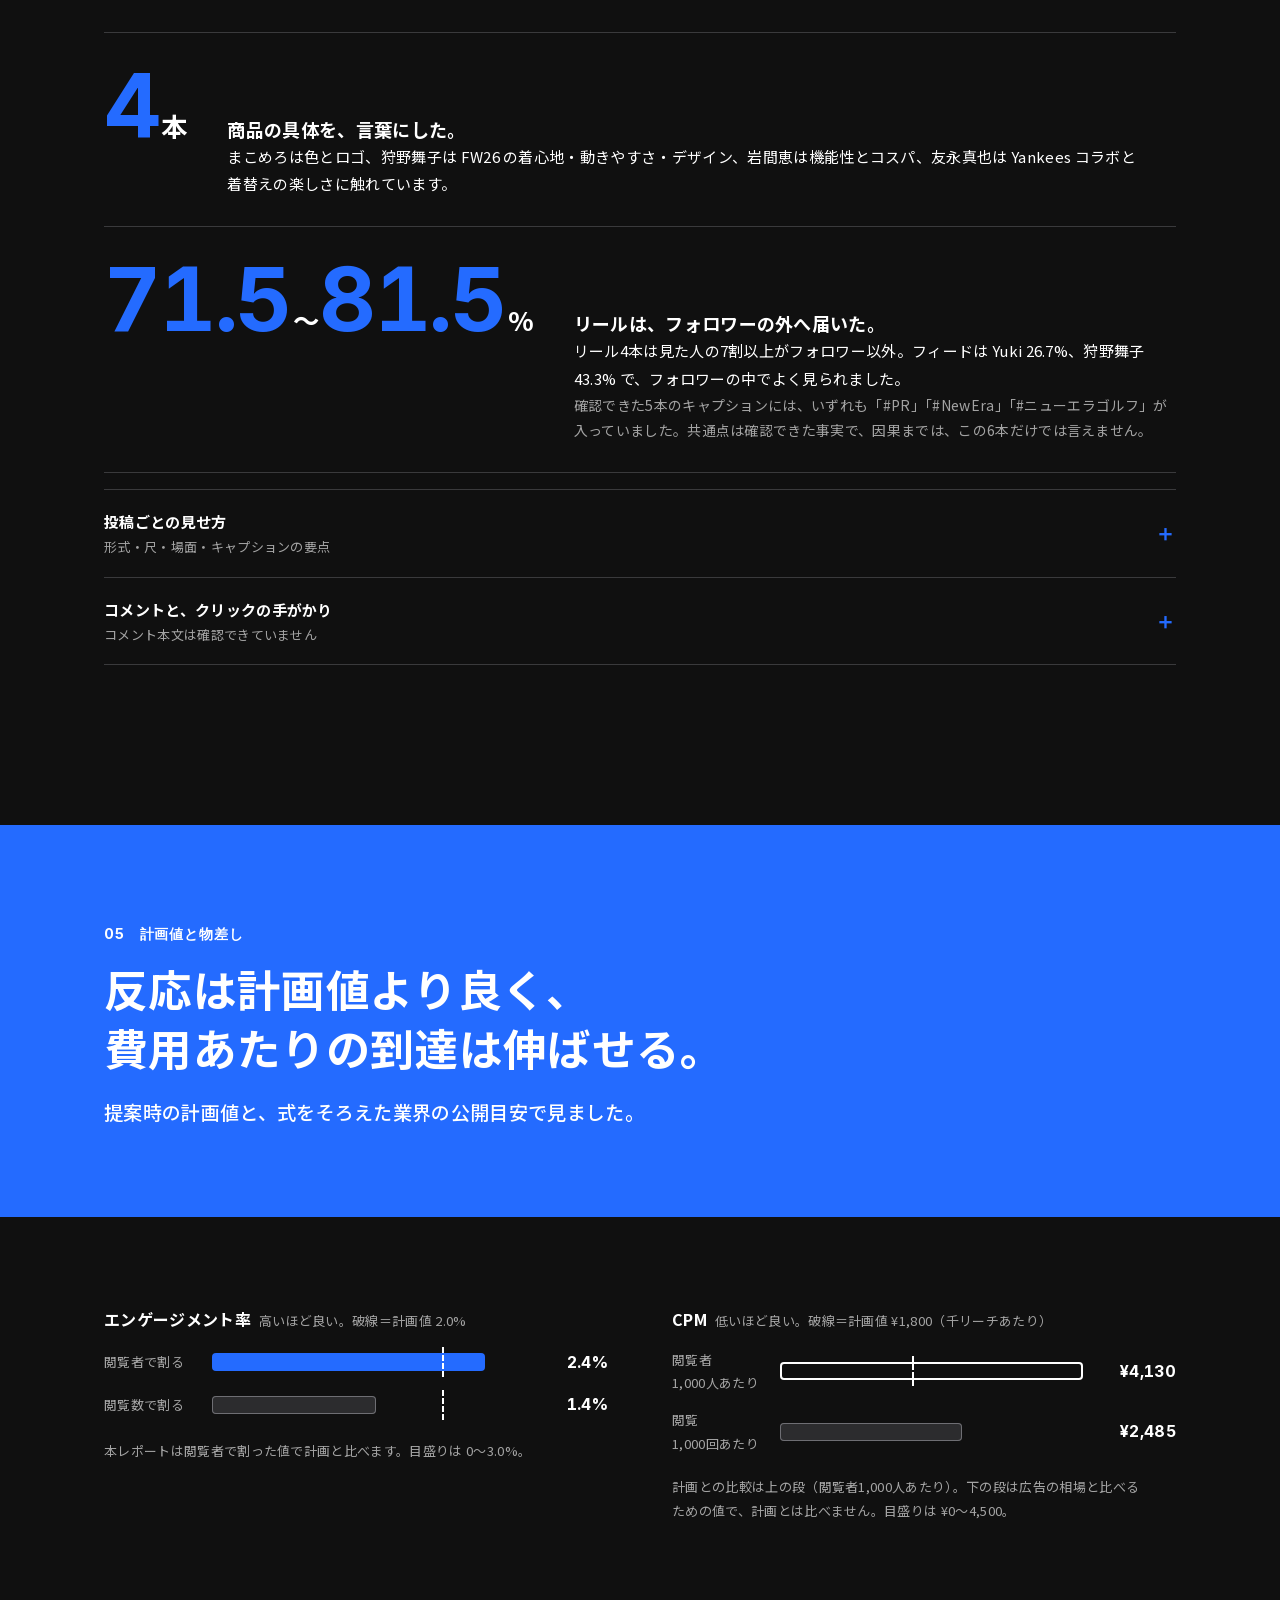
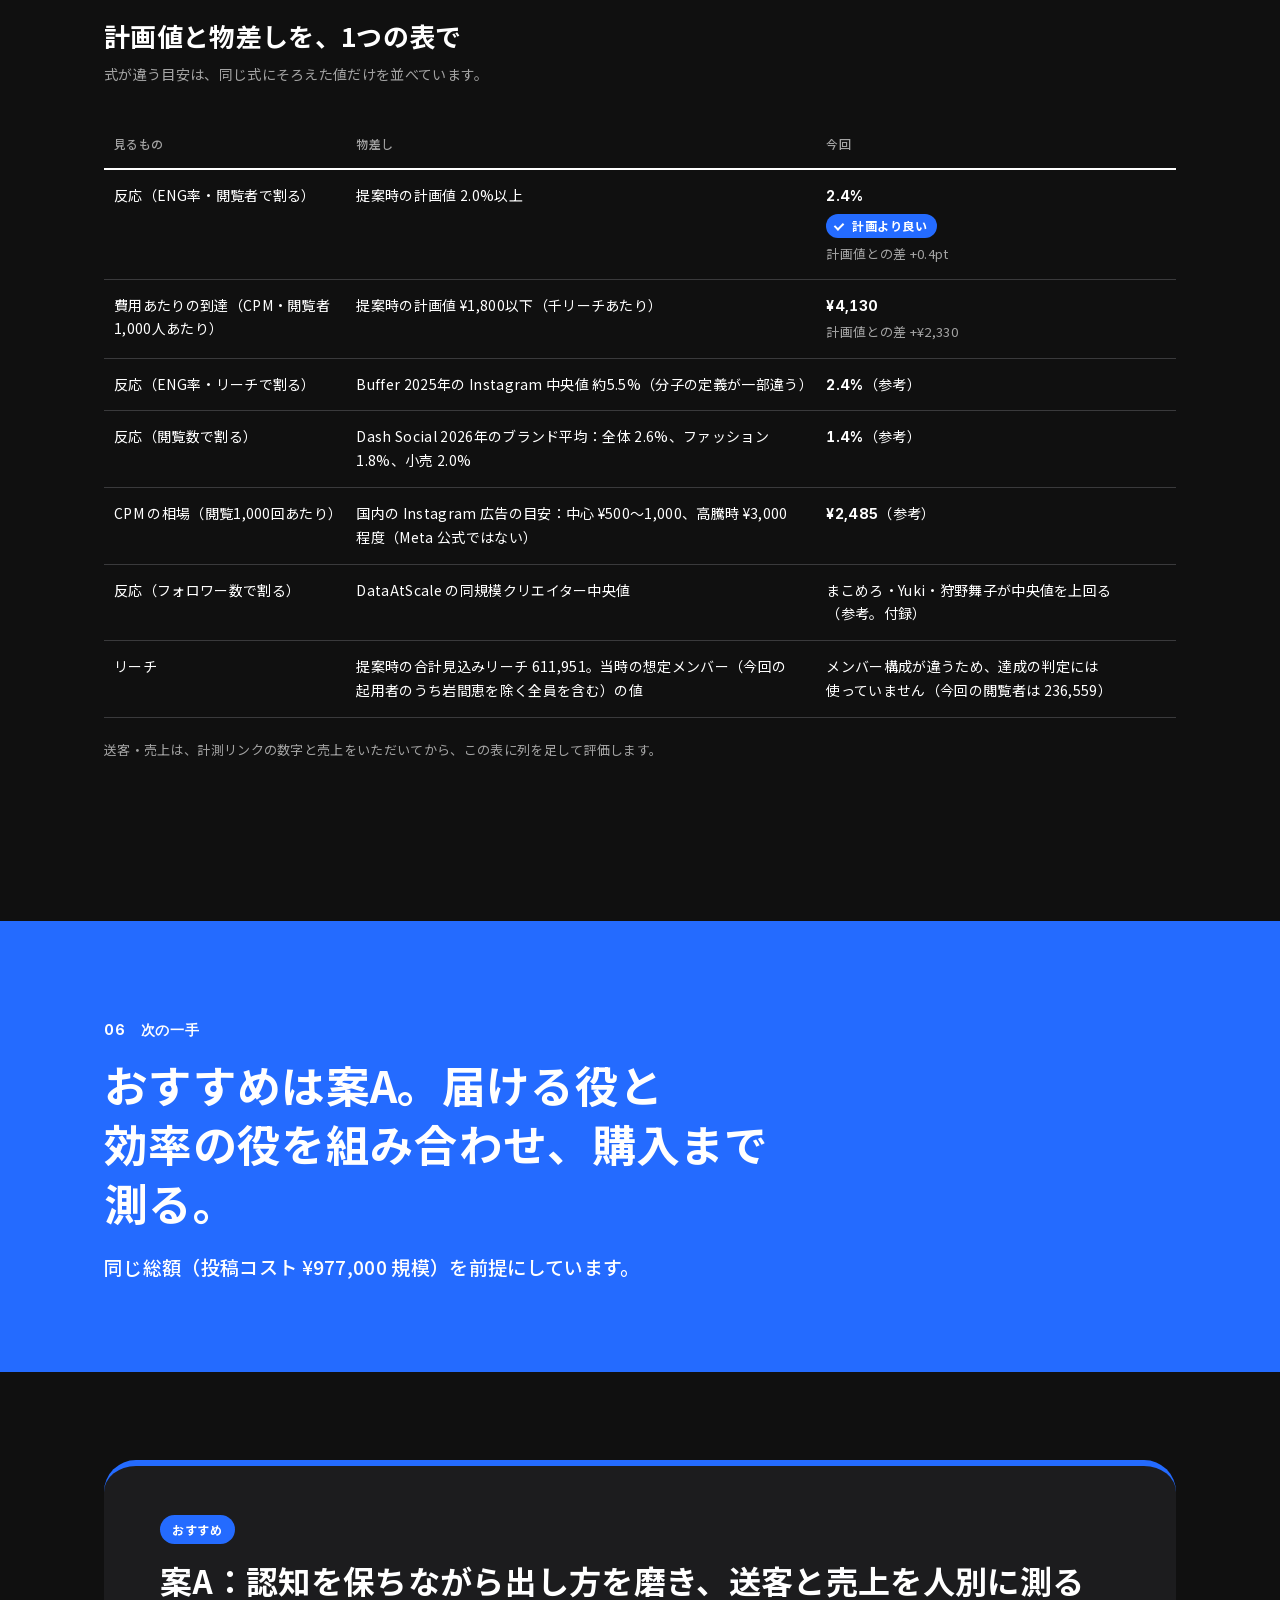
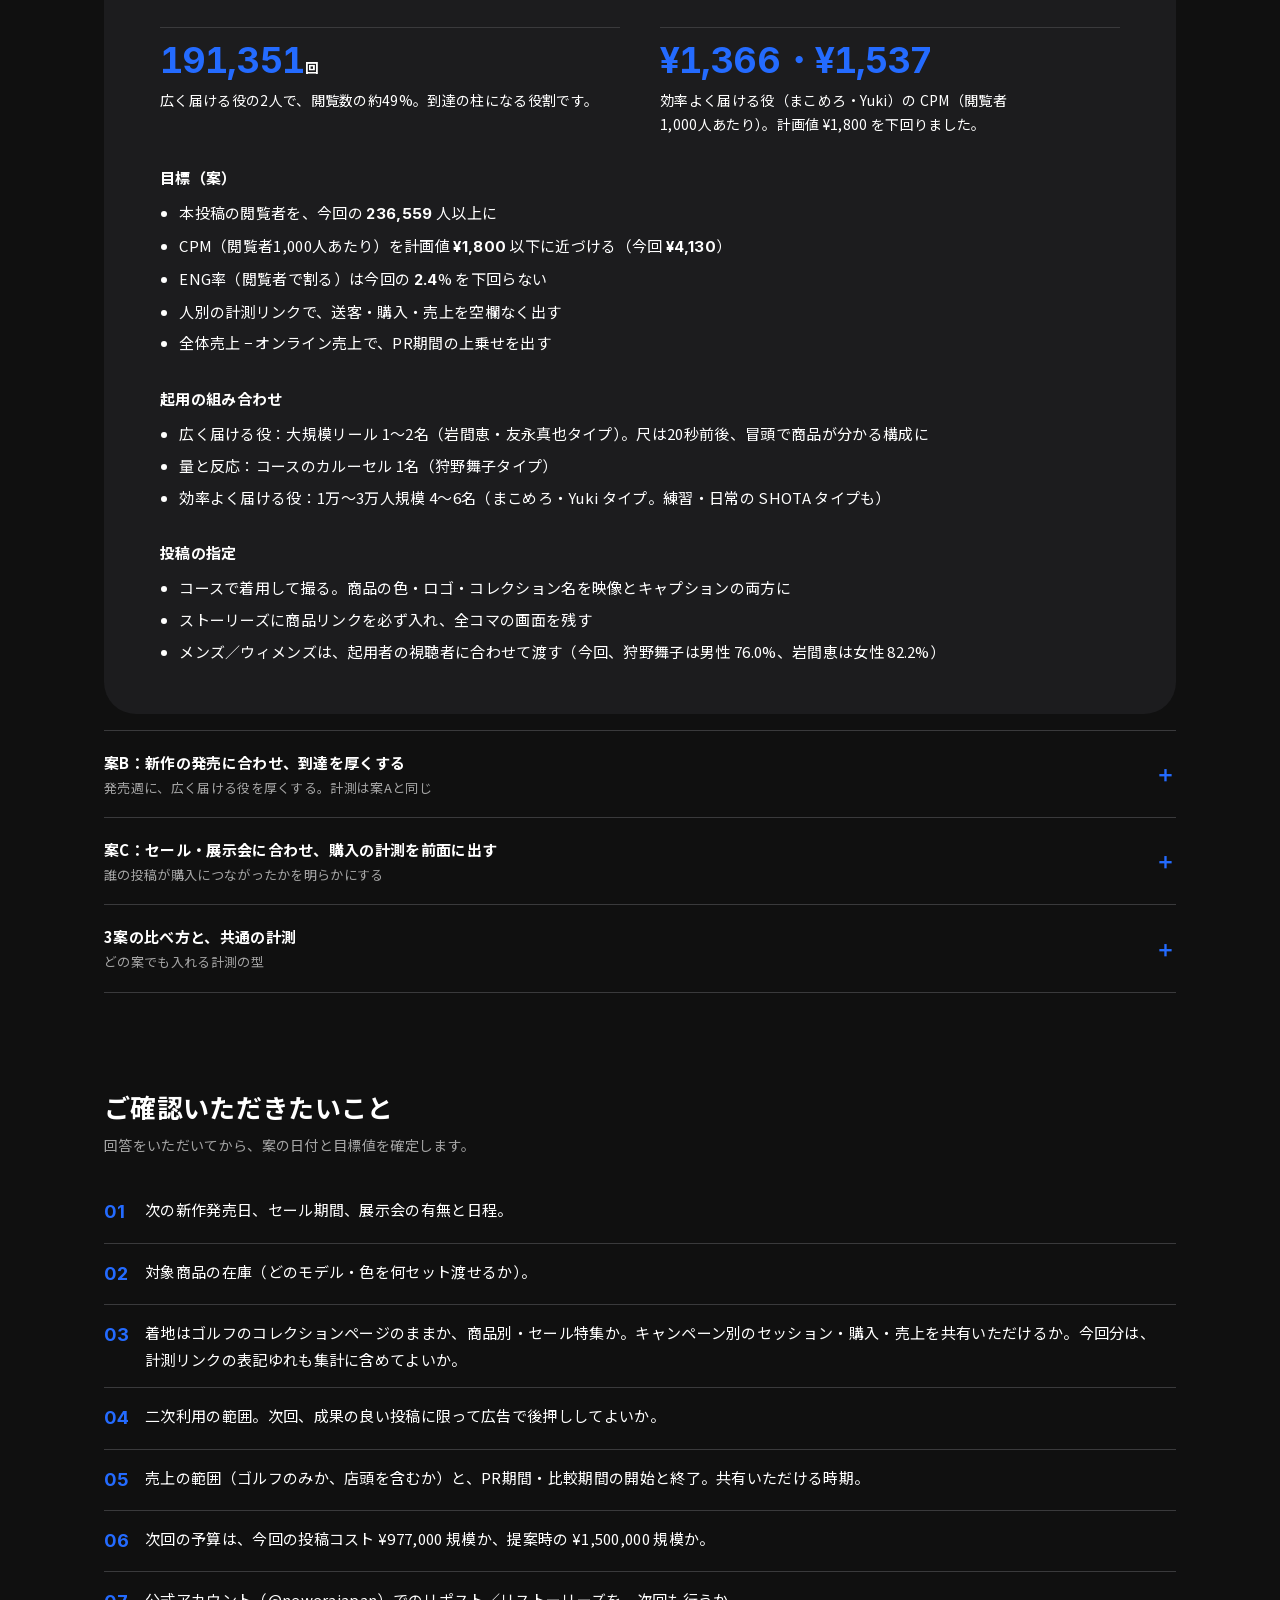
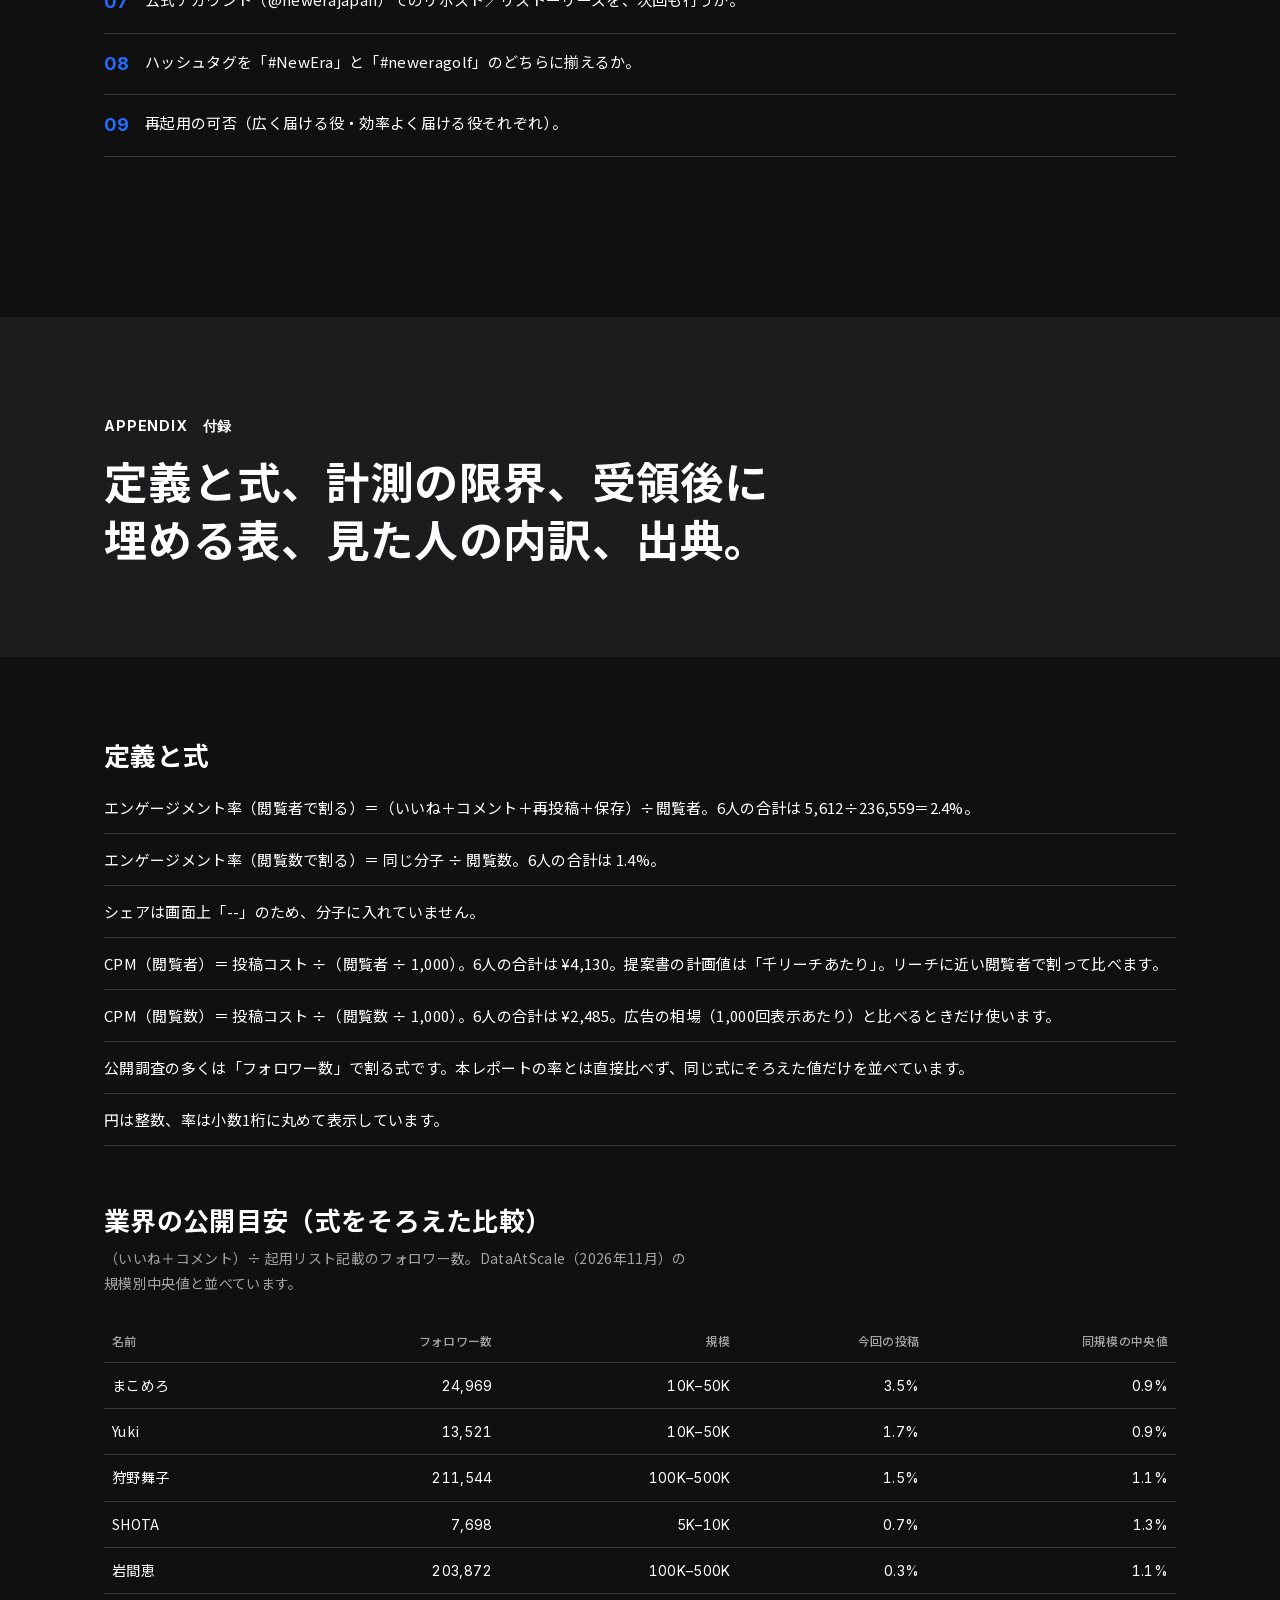
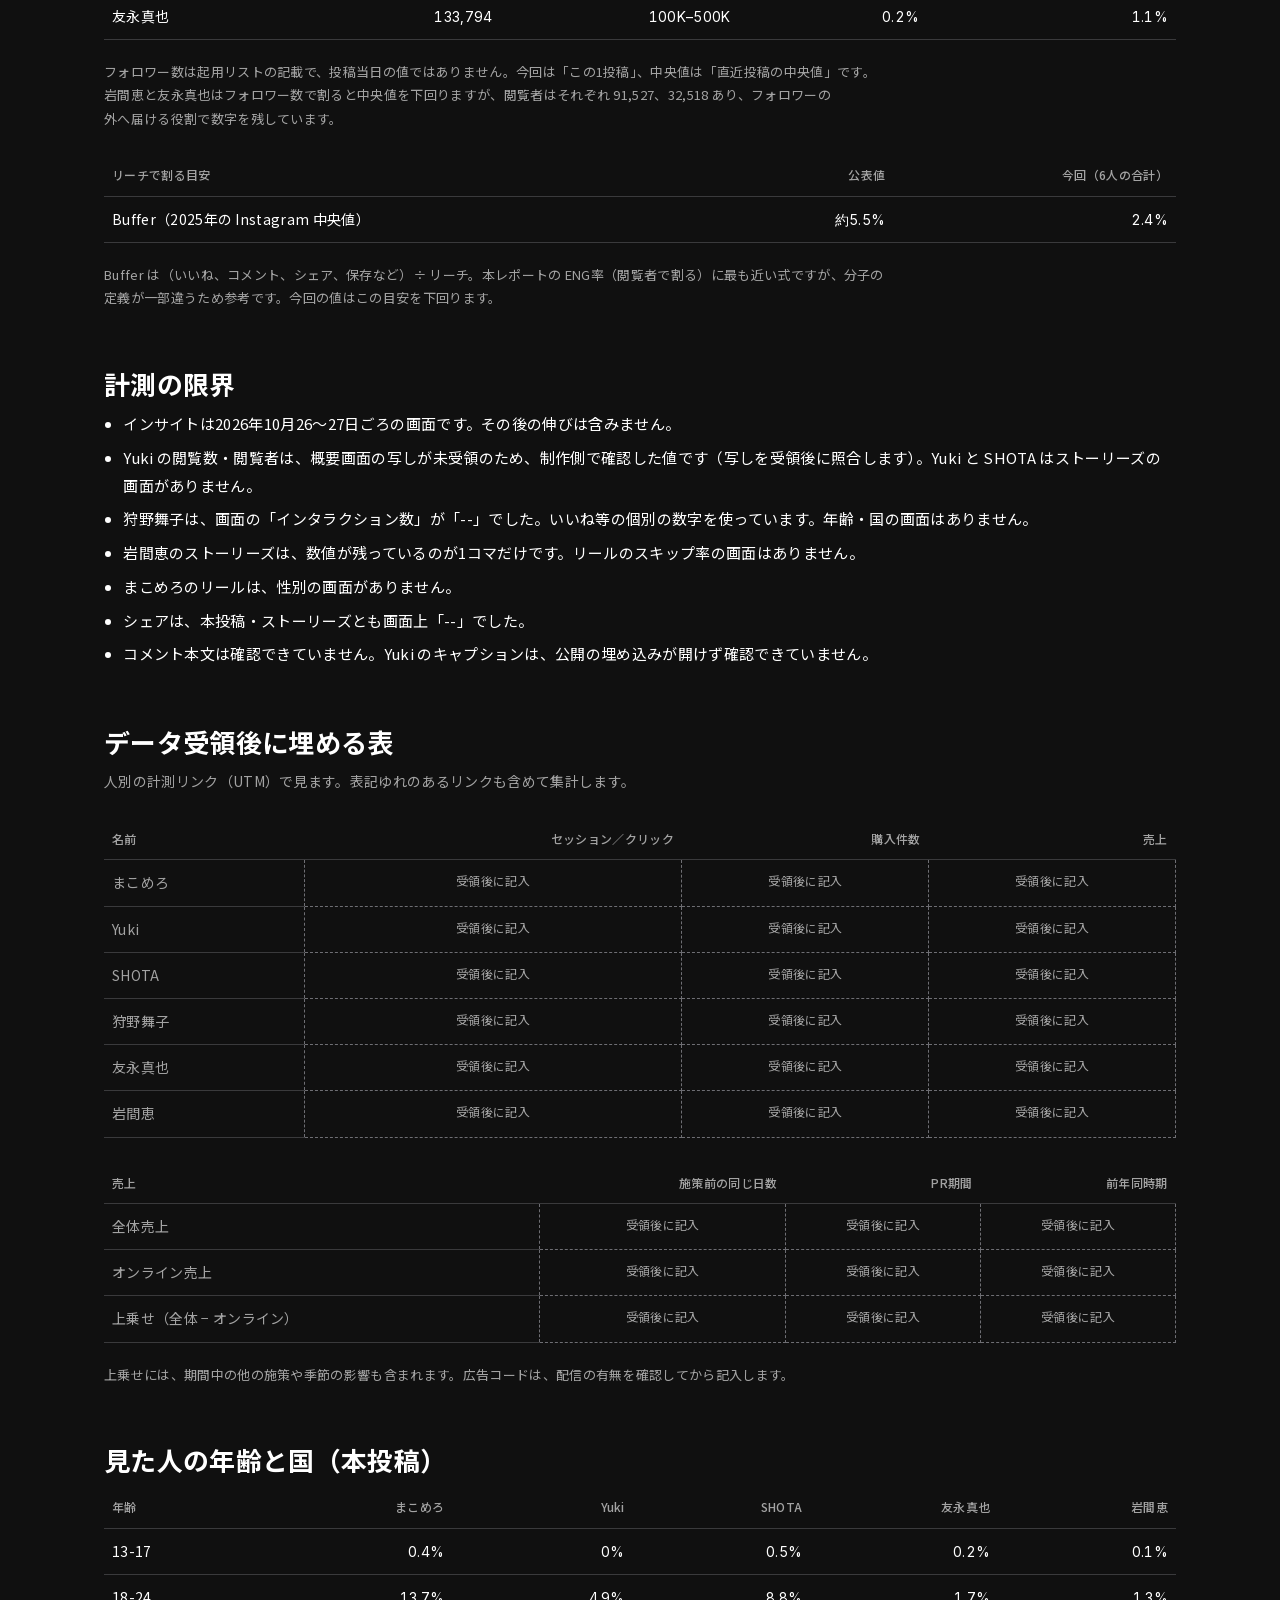
==== commit d8dc3edc: "Fix hero: full-width 6-up thumbnail row, number spacing Co-authored-by: GOOD-VIBES-AGENCY <GOOD-VIBE" ====
--- a/index.html
+++ b/index.html
@@ -33,10 +33,23 @@
 .thumb.reel{width:64px;aspect-ratio:9/16}
 .thumb.feed{width:72px;aspect-ratio:1/1}
 .thumb.fallback{display:flex;align-items:center;justify-content:center;padding:8px;color:#fff;font-family:var(--gva-f-ja);font-size:12px;font-weight:700;line-height:1.35;text-align:center}
-.proof,.proof ol,.proof li{min-width:0}
-.reelstrip{display:flex;flex-wrap:wrap;gap:10px;margin-top:18px;max-width:100%;min-width:0}
-.reelstrip .thumb{flex:0 0 auto}
-.proof .reelstrip + .cap{margin:10px 0 0;font-size:12px;font-weight:700;color:#fff;max-width:none}
+.proof,.proof ol,.proof li,.proof-media{min-width:0}
+.proof{display:grid}
+.proof h2,.proof-media{grid-column:1/-1}
+.proof h2{order:0}
+.proof ol{display:contents}
+.proof li:nth-of-type(1){order:1;border-bottom:0}
+.proof-media{order:2;padding:0 0 22px;border-bottom:1px solid var(--gva-on-blue-rule)}
+.proof li:nth-of-type(2){order:3}
+.proof li:nth-of-type(3){order:4}
+.proof li:nth-of-type(4){order:5}
+.reelstrip{display:grid;grid-template-columns:repeat(3,1fr);gap:10px;margin-top:4px;max-width:100%;min-width:0}
+.reelstrip .thumb{width:100%;min-width:0;aspect-ratio:9/16}
+.reelstrip .thumb.fallback{font-size:clamp(8px,2.8vw,12px);padding:6px}
+.proof-media .cap{margin:10px 0 0;font-size:12px;font-weight:700;color:#fff;max-width:none}
+@media (min-width:768px){
+  .reelstrip{grid-template-columns:repeat(6,1fr)}
+}
 .row .who{align-items:center}
 .mh-right{text-align:right;font-family:var(--gva-f-en);font-size:var(--gva-fs-min);font-weight:500;line-height:1.5;letter-spacing:.04em}
 .mh-right span{display:block}
@@ -282,12 +295,14 @@
   .wordmark{font-size:18px}
   .mh-right{font-size:13px}
   .hero{padding:88px 0 16px}
-  .hero-grid{display:grid;grid-template-columns:minmax(0,7fr) minmax(0,5fr);gap:56px;align-items:end}
+  .hero-grid{display:grid;grid-template-columns:minmax(0,1fr) minmax(0,1fr);gap:clamp(48px,5vw,72px);align-items:start}
   .key{margin-top:28px}
-  .key .num{font-size:clamp(88px,9vw,128px)}
-  .proof{margin-top:0;padding:32px 36px 16px;border-radius:var(--gva-radius-panel-pc)}
-  .hero-grid{grid-template-columns:minmax(0,6fr) minmax(0,6fr);align-items:start}
-  .proof ol{display:grid;grid-template-columns:1fr 1fr;gap:0 28px}
+  .key .num{font-size:clamp(72px,7.2vw,108px)}
+  .proof{margin-top:0;padding:32px 36px 16px;border-radius:var(--gva-radius-panel-pc);grid-template-columns:1fr 1fr;column-gap:28px}
+  .proof li:nth-of-type(1),.proof li:nth-of-type(2){order:1;border-bottom:0}
+  .proof-media{order:2;padding:16px 0 8px;border-bottom:0;border-top:1px solid var(--gva-on-blue-rule)}
+  .proof li:nth-of-type(3),.proof li:nth-of-type(4){order:3}
+  .reelstrip{margin-top:8px}
   .proof li{padding:18px 0;gap:8px;align-content:start}
   .proof li:nth-last-child(2){border-bottom:0}
   .proof li .num{font-size:36px}
@@ -319,8 +334,6 @@
   .tbl .planrow span:first-child{padding-left:12px}
   .tbl .r{text-align:right}
   .row{padding:18px 0}
-  .reelstrip .thumb.reel{width:72px}
-  .reelstrip .thumb.feed{width:72px}
   .row .who{grid-column:auto;flex-direction:row;align-items:center;gap:10px}
   .row .thumb.reel{width:52px}
   .row .thumb.feed{width:64px}
@@ -444,7 +457,7 @@
   .scatter-wrap{display:block}
   .scatter{width:100%;height:auto}
   .wordmark{color:#101010}
-  .reelstrip{display:none}
+  .proof-media,.reelstrip{display:none}
   .row .thumb.reel{width:22pt}
   .row .thumb.feed{width:26pt}
   .thumb{border-radius:4pt;print-color-adjust:exact;-webkit-print-color-adjust:exact}
@@ -488,7 +501,15 @@
         <h2>根拠は4つ</h2>
         <ol>
           <li><span class="num">5<span class="u">/6本</span></span>
-            <p><strong>ゴルフの場面で、商品を着て撮影。</strong>コース4本、練習場1本。残る1本は画面上で場面を確認できていません。</p>
+            <p><strong>ゴルフの場面で、商品を着て撮影。</strong>コース4本、練習場1本。残る1本は画面上で場面を確認できていません。</p></li>
+          <li><span class="num">71.5<span class="u">〜</span>81.5<span class="u">%</span></span>
+            <p><strong>リール4本は、見た人の7割以上がフォロワー以外。</strong>ふだんの読者の外へ届きました。</p></li>
+          <li><span class="num">5<span class="u">/5本</span></span>
+            <p><strong>確認できたキャプションすべてに<span class="nw">「#ゴルフ」</span><span class="nw">「#ニューエラゴルフ」</span>。</strong>ゴルフの文脈で表示される投稿でした。</p></li>
+          <li><span class="num">4<span class="u">/5人</span></span>
+            <p><strong>見た人の中心は25〜44歳。</strong>年齢が分かる5人のうち4人は7割以上（Yuki 74.5%、SHOTA 71.1%、友永真也 81.2%、岩間恵 83.3%。まこめろは 52.1%）。国が分かる3人では、見た人の 98.4〜98.5% が日本から。</p></li>
+        </ol>
+        <div class="proof-media">
             <div class="reelstrip" aria-label="6本の投稿">
               <a class="thumb reel" href="https://www.instagram.com/reel/DelxykQhviw/" target="_blank" rel="noopener noreferrer"><img src="assets/creatives/iwama.webp" width="360" height="640" alt="岩間恵のInstagram投稿"></a>
               <a class="thumb reel" href="https://www.instagram.com/reel/Delu-D_BNYR/" target="_blank" rel="noopener noreferrer"><img src="assets/creatives/tomonaga.webp" width="360" height="640" alt="友永真也のInstagram投稿"></a>
@@ -497,14 +518,8 @@
               <a class="thumb feed fallback" href="https://www.instagram.com/p/DegtWUjIBMu/" target="_blank" rel="noopener noreferrer">Instagramで見る</a>
               <a class="thumb reel" href="https://www.instagram.com/reel/DeRUOfBNYpg/" target="_blank" rel="noopener noreferrer"><img src="assets/creatives/shota.webp" width="361" height="640" alt="SHOTAのInstagram投稿"></a>
             </div>
-            <p class="cap">投稿そのもの。タップでInstagramが開きます。</p></li>
-          <li><span class="num">71.5<span class="u">〜</span>81.5<span class="u">%</span></span>
-            <p><strong>リール4本は、見た人の7割以上がフォロワー以外。</strong>ふだんの読者の外へ届きました。</p></li>
-          <li><span class="num">5<span class="u">/5本</span></span>
-            <p><strong>確認できたキャプションすべてに<span class="nw">「#ゴルフ」</span><span class="nw">「#ニューエラゴルフ」</span>。</strong>ゴルフの文脈で表示される投稿でした。</p></li>
-          <li><span class="num">4<span class="u">/5人</span></span>
-            <p><strong>見た人の中心は25〜44歳。</strong>年齢が分かる5人のうち4人は7割以上（Yuki 74.5%、SHOTA 71.1%、友永真也 81.2%、岩間恵 83.3%。まこめろは 52.1%）。国が分かる3人では、見た人の 98.4〜98.5% が日本から。</p></li>
-        </ol>
+            <p class="cap">投稿そのもの。タップでInstagramが開きます。</p>
+        </div>
       </section>
     </div>
   </div>
